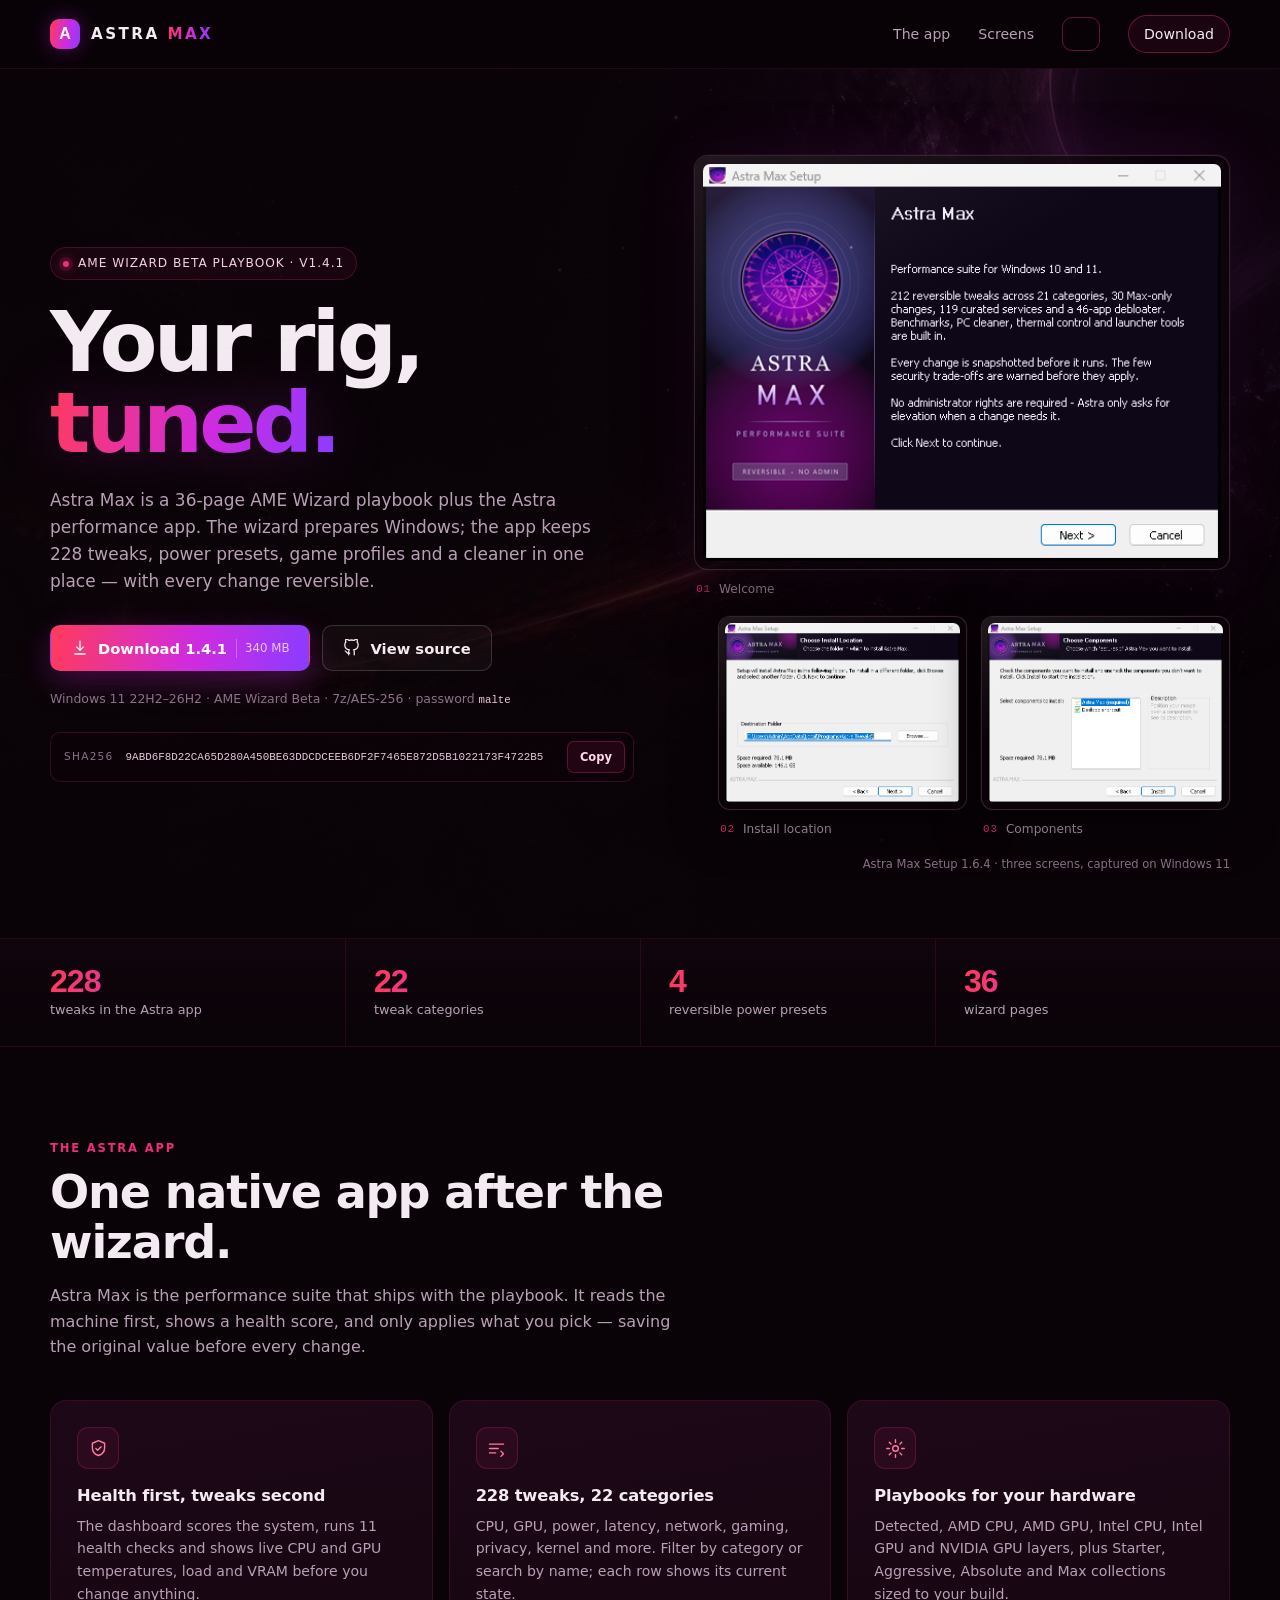
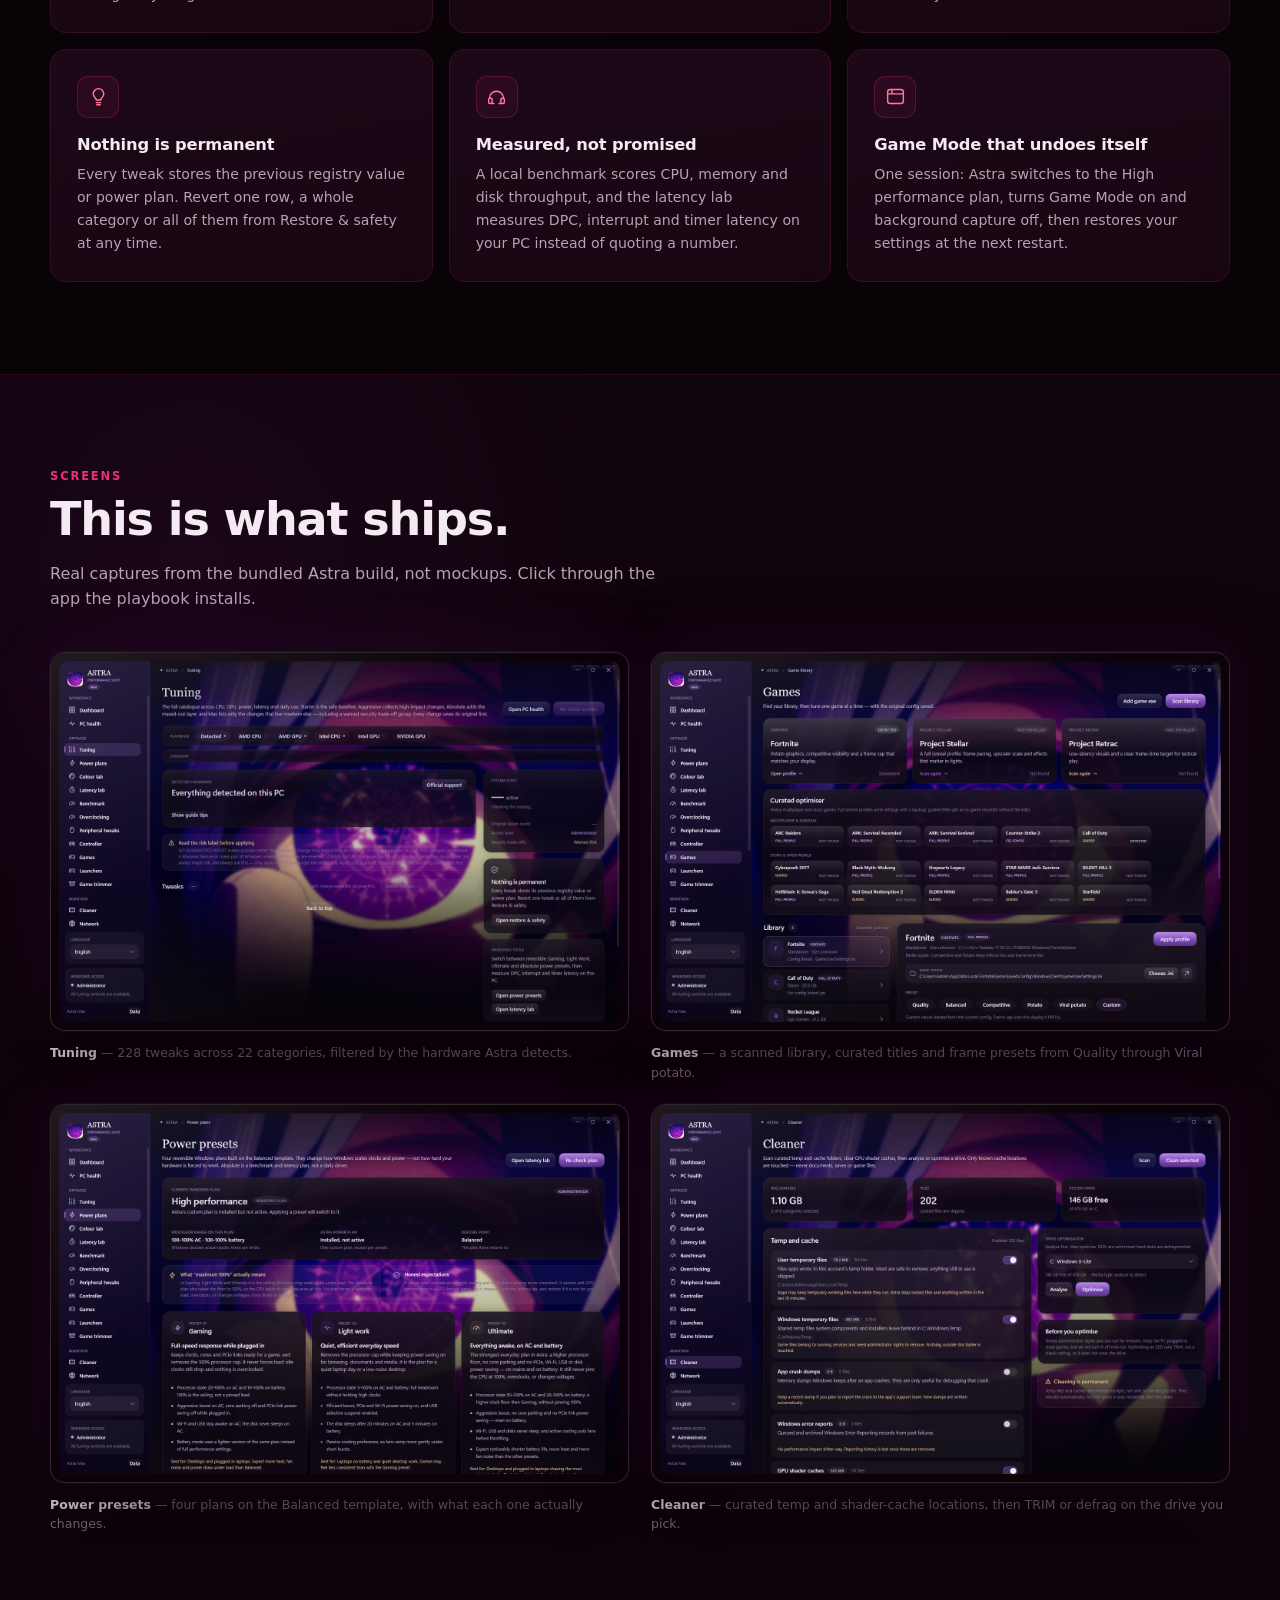
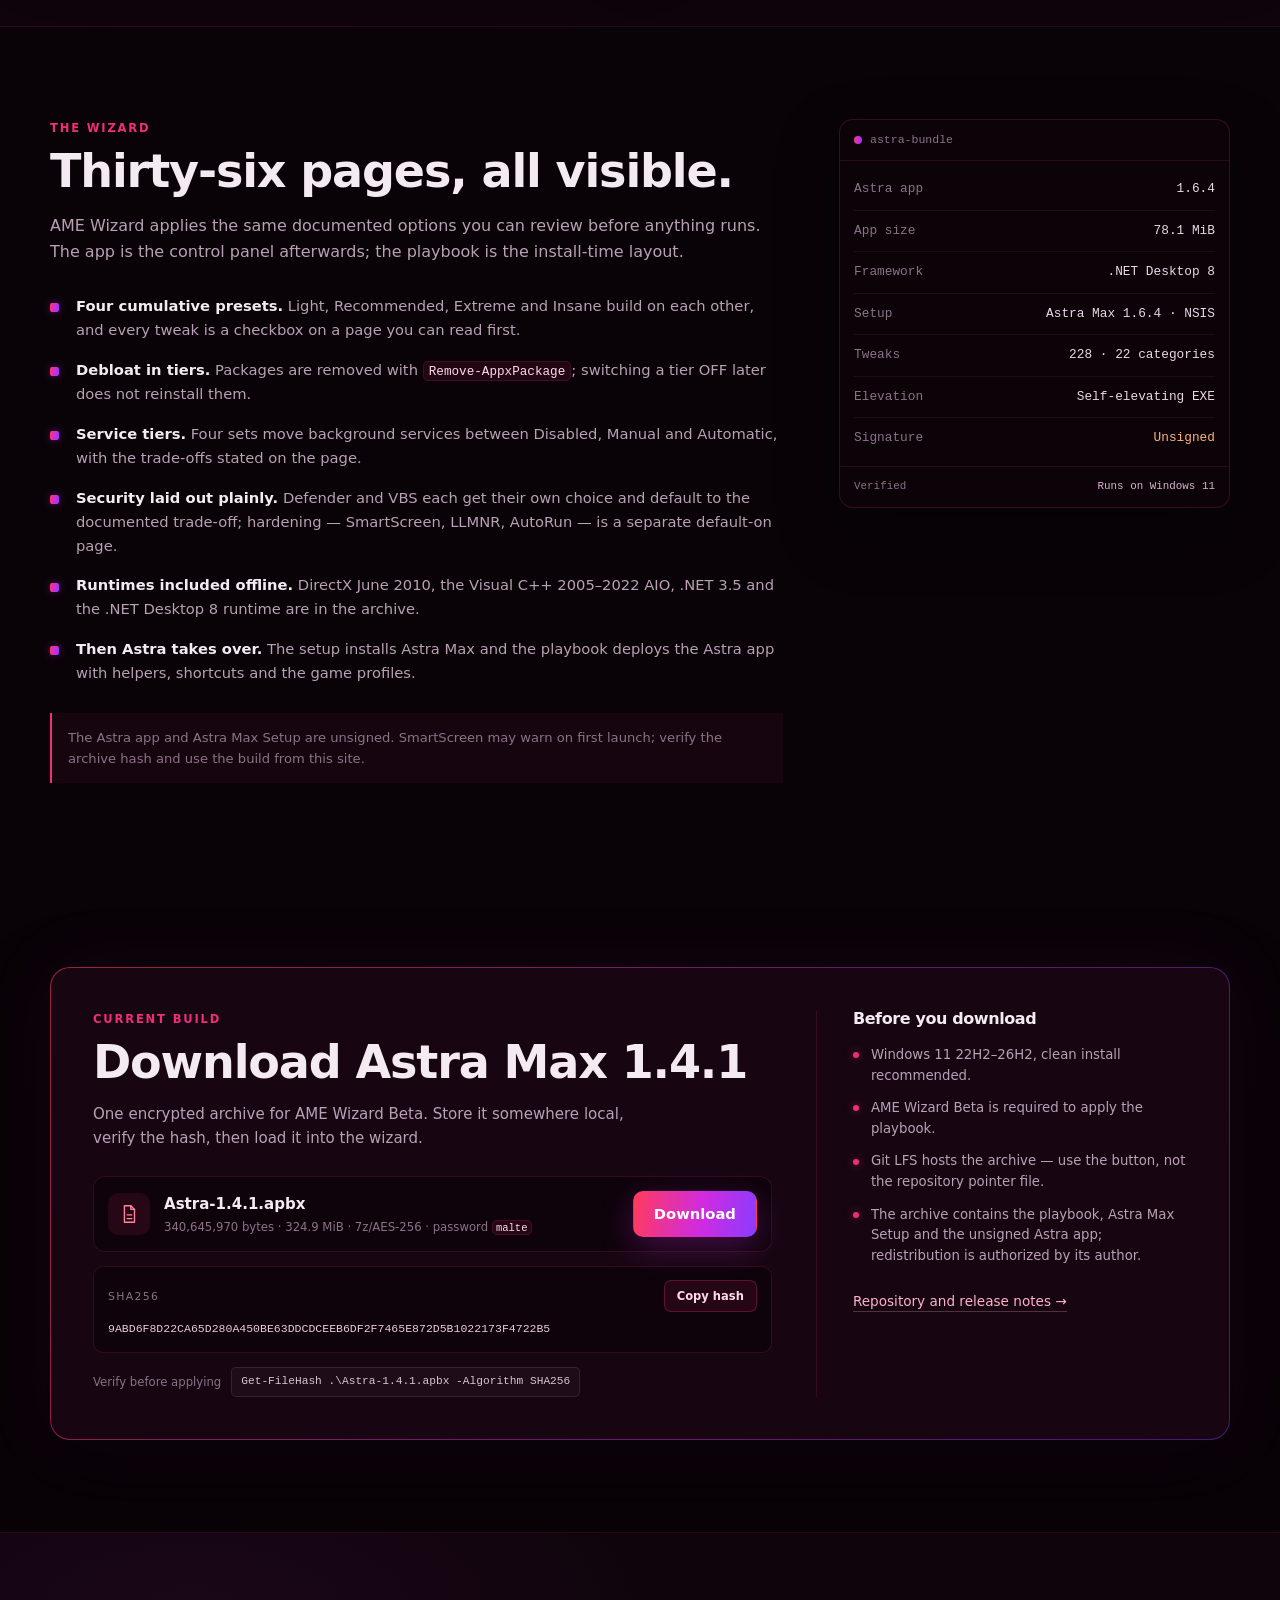
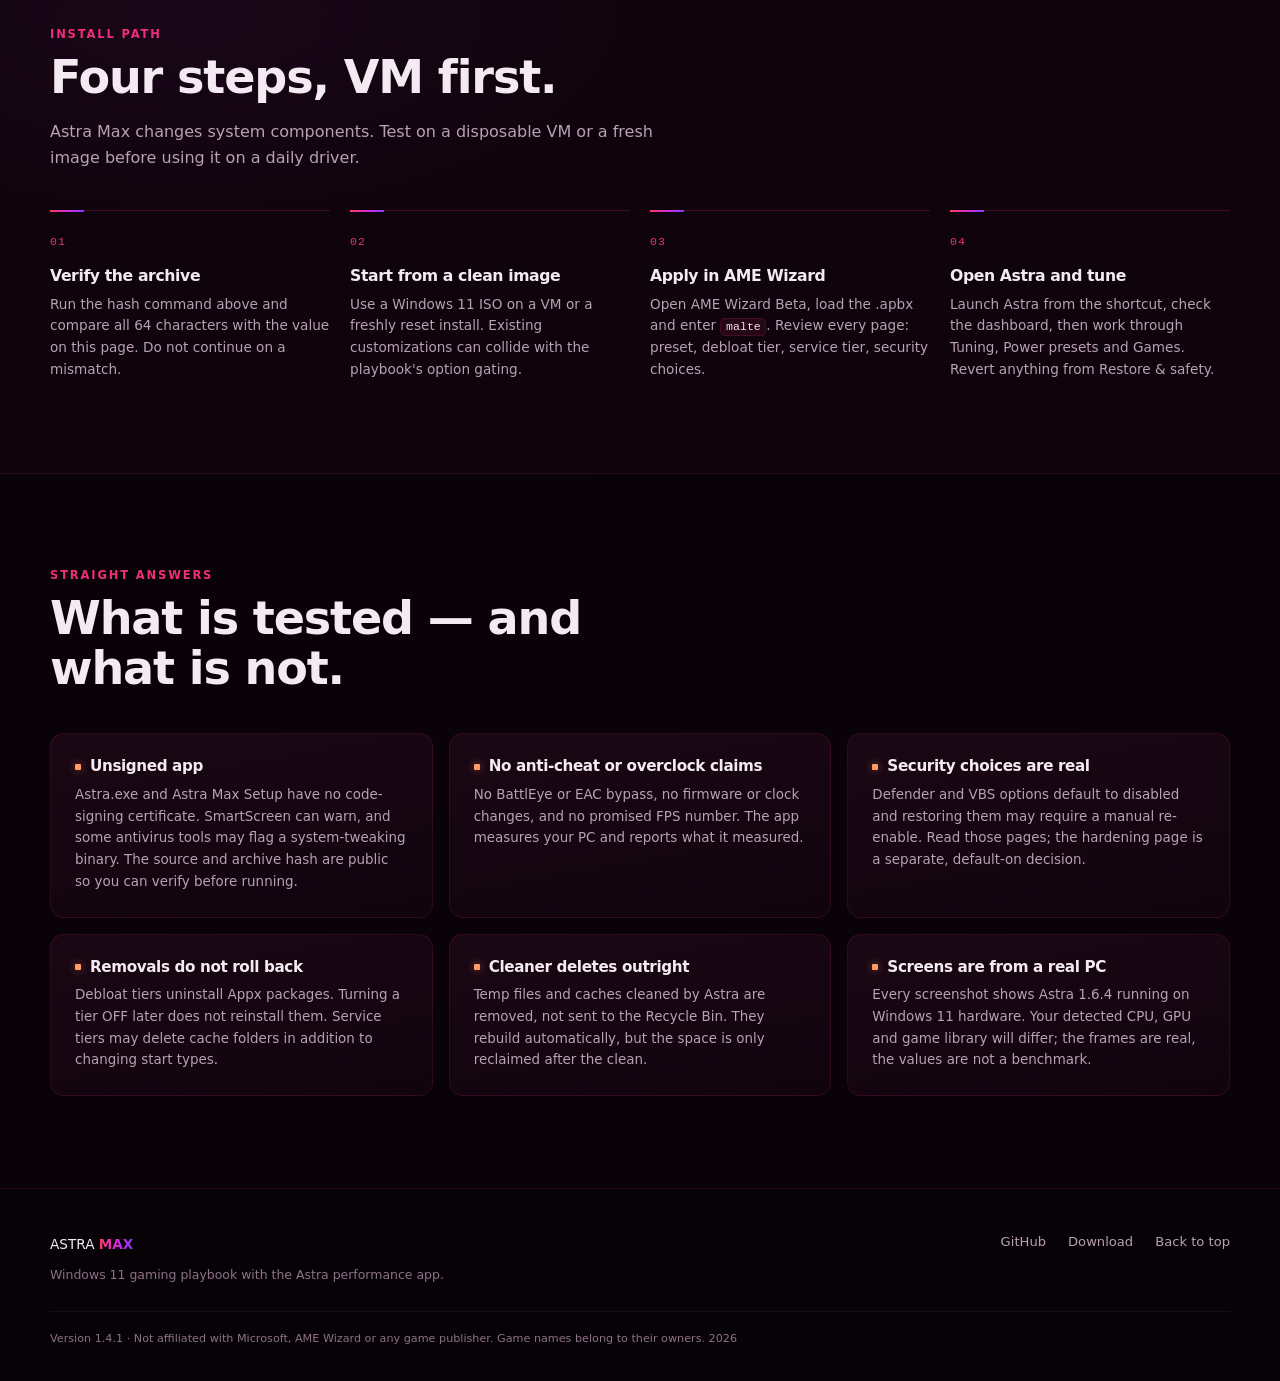
==== docs/index.html @ 4763aed8 "Add a snap transition into the full playbook view A three-line button in the nav dissolves the landi" ====
<!doctype html>
<html lang="en">
<head>
  <meta charset="utf-8">
  <meta name="viewport" content="width=device-width, initial-scale=1">
  <title>Astra Max — Windows 11 Gaming Playbook with the Astra App</title>
  <meta name="description" content="Astra Max is an AME Wizard playbook for Windows 11. The wizard tunes the image; the bundled Astra app keeps 228 tweaks, power presets, game profiles, cleaner and benchmark reversible after setup.">
  <meta name="theme-color" content="#0a0308">
  <meta property="og:type" content="website">
  <meta property="og:title" content="Astra Max — Windows 11 Gaming Playbook">
  <meta property="og:description" content="A 36-page AME Wizard playbook plus the Astra app: 228 tweaks, 22 categories, four power presets, game profiles and a cleaner — all reversible.">
  <meta property="og:image" content="https://raw.githubusercontent.com/Astra-playbook/AstraMax-Playbook/main/docs/assets/setup-1.png">
  <meta name="twitter:card" content="summary_large_image">
  <link rel="icon" href="assets/favicon.svg" type="image/svg+xml">
  <link rel="stylesheet" href="styles.css">
</head>
<body>
  <a class="skip-link" href="#main">Skip to content</a>

  <div id="site-view">
  <header class="site-header">
    <div class="wrap header-inner">
      <a class="brand" href="#top" aria-label="Astra Max home">
        <span class="brand-mark" aria-hidden="true">A</span>
        <span class="brand-text">ASTRA <strong>MAX</strong></span>
      </a>
      <nav class="site-nav" aria-label="Main">
        <a href="#app">The app</a>
        <a href="#inside">Screens</a>
        <button class="nav-lines" id="open-playbook" type="button" aria-label="Open the playbook" title="Open the playbook">
          <span></span><span></span><span></span>
        </button>
        <a class="nav-cta" href="#download">Download</a>
      </nav>
    </div>
  </header>

  <main id="main">
    <section class="hero" id="top">
      <div class="hero-media" aria-hidden="true"></div>
      <div class="wrap hero-grid">
        <div class="hero-copy">
          <p class="eyebrow"><span class="pulse" aria-hidden="true"></span> AME Wizard Beta playbook · v1.4.1</p>
          <h1>Your rig,<br><span class="grad-text">tuned.</span></h1>
          <p class="lede">Astra Max is a 36-page AME Wizard playbook plus the Astra performance app. The wizard prepares Windows; the app keeps 228 tweaks, power presets, game profiles and a cleaner in one place — with every change reversible.</p>
          <div class="cta-row">
            <a class="btn btn-primary" href="https://github.com/Astra-playbook/AstraMax-Playbook/raw/main/Astra-1.4.1.apbx">
              <svg viewBox="0 0 24 24" aria-hidden="true"><path d="M12 3v12m0 0 4.5-4.5M12 15l-4.5-4.5M5 20h14"/></svg>
              Download 1.4.1 <span class="btn-meta">340 MB</span>
            </a>
            <a class="btn btn-ghost" href="https://github.com/Astra-playbook/AstraMax-Playbook">
              <svg viewBox="0 0 24 24" aria-hidden="true"><path d="M9 19c-4 1.5-4-2.5-6-3m12 5v-3.9a3.4 3.4 0 0 0-1-2.6c3-.3 6.2-1.5 6.2-6.8A5.3 5.3 0 0 0 18.8 4a4.9 4.9 0 0 0-.1-3.7S17.5 0 14.7 1.8a13 13 0 0 0-6.8 0C5.1 0 3.9.3 3.9.3A4.9 4.9 0 0 0 3.8 4 5.3 5.3 0 0 0 2.4 7.7c0 5.3 3.2 6.5 6.2 6.8a3.4 3.4 0 0 0-1 2.6V21"/></svg>
              View source
            </a>
          </div>
          <p class="hero-meta">Windows 11 22H2–26H2 · AME Wizard Beta · 7z/AES-256 · password <code>malte</code></p>

          <div class="hash-chip">
            <span class="hash-label">SHA256</span>
            <code>9ABD6F8D22CA65D280A450BE63DDCDCEEB6DF2F7465E872D5B1022173F4722B5</code>
            <button class="copy-btn" type="button" data-copy="9ABD6F8D22CA65D280A450BE63DDCDCEEB6DF2F7465E872D5B1022173F4722B5">Copy</button>
          </div>
        </div>

        <figure class="shot setup-hero">
          <div class="setup-hero-main">
            <div class="shot-frame">
              <img src="assets/setup-1.png" width="503" height="386" alt="Astra Max Setup welcome screen: the Astra Max performance suite branding panel and the reversible, no-admin summary with a Next button." loading="eager">
            </div>
            <p class="setup-tag"><span>01</span> Welcome</p>
          </div>
          <div class="setup-hero-pair">
            <div>
              <div class="shot-frame">
                <img src="assets/setup-2.png" width="503" height="386" alt="Astra Max Setup install-location screen with the destination folder set to the user's local Programs folder and 78.1 MB required." loading="eager">
              </div>
              <p class="setup-tag"><span>02</span> Install location</p>
            </div>
            <div>
              <div class="shot-frame">
                <img src="assets/setup-3.png" width="503" height="386" alt="Astra Max Setup components screen with Astra Max and the desktop shortcut checked before Install." loading="eager">
              </div>
              <p class="setup-tag"><span>03</span> Components</p>
            </div>
          </div>
          <figcaption>Astra Max Setup 1.6.4 · three screens, captured on Windows 11</figcaption>
        </figure>
      </div>
    </section>

    <section class="stats" aria-label="Astra Max at a glance">
      <div class="wrap stats-grid">
        <div class="stat"><span class="stat-num">228</span><span class="stat-label">tweaks in the Astra app</span></div>
        <div class="stat"><span class="stat-num">22</span><span class="stat-label">tweak categories</span></div>
        <div class="stat"><span class="stat-num">4</span><span class="stat-label">reversible power presets</span></div>
        <div class="stat"><span class="stat-num">36</span><span class="stat-label">wizard pages</span></div>
      </div>
    </section>

    <section class="section" id="app">
      <div class="wrap">
        <div class="section-head">
          <p class="kicker">The Astra app</p>
          <h2>One native app after the wizard.</h2>
          <p class="section-lede">Astra Max is the performance suite that ships with the playbook. It reads the machine first, shows a health score, and only applies what you pick — saving the original value before every change.</p>
        </div>

        <div class="feature-grid">
          <article class="card">
            <span class="icon" aria-hidden="true">
              <svg viewBox="0 0 24 24"><path d="M12 3l7 3v5c0 4.4-2.9 7.6-7 9-4.1-1.4-7-4.6-7-9V6z"/><path d="m9 12 2 2 4-4"/></svg>
            </span>
            <h3>Health first, tweaks second</h3>
            <p>The dashboard scores the system, runs 11 health checks and shows live CPU and GPU temperatures, load and VRAM before you change anything.</p>
          </article>

          <article class="card">
            <span class="icon" aria-hidden="true">
              <svg viewBox="0 0 24 24"><path d="M4 7h16M4 12h10M4 17h7"/><path d="M17 15l3 3-3 3"/></svg>
            </span>
            <h3>228 tweaks, 22 categories</h3>
            <p>CPU, GPU, power, latency, network, gaming, privacy, kernel and more. Filter by category or search by name; each row shows its current state.</p>
          </article>

          <article class="card">
            <span class="icon" aria-hidden="true">
              <svg viewBox="0 0 24 24"><circle cx="12" cy="12" r="3.2"/><path d="M12 2v3m0 14v3M2 12h3m14 0h3M4.9 4.9 7 7m10 10 2.1 2.1M19.1 4.9 17 7M7 17l-2.1 2.1"/></svg>
            </span>
            <h3>Playbooks for your hardware</h3>
            <p>Detected, AMD CPU, AMD GPU, Intel CPU, Intel GPU and NVIDIA GPU layers, plus Starter, Aggressive, Absolute and Max collections sized to your build.</p>
          </article>

          <article class="card">
            <span class="icon" aria-hidden="true">
              <svg viewBox="0 0 24 24"><path d="M6 9a6 6 0 1 1 12 0c0 2-1 3.2-2.2 4.4-.7.7-1.1 1.6-1.1 2.6H9.3c0-1-.4-1.9-1.1-2.6C7 12.2 6 11 6 9z"/><path d="M9.5 19h5M10 21.5h4"/></svg>
            </span>
            <h3>Nothing is permanent</h3>
            <p>Every tweak stores the previous registry value or power plan. Revert one row, a whole category or all of them from Restore &amp; safety at any time.</p>
          </article>

          <article class="card">
            <span class="icon" aria-hidden="true">
              <svg viewBox="0 0 24 24"><path d="M4 14a8 8 0 0 1 16 0"/><rect x="3" y="14" width="4" height="6" rx="1.5"/><rect x="17" y="14" width="4" height="6" rx="1.5"/><path d="M7 20h2m6 0h2"/></svg>
            </span>
            <h3>Measured, not promised</h3>
            <p>A local benchmark scores CPU, memory and disk throughput, and the latency lab measures DPC, interrupt and timer latency on your PC instead of quoting a number.</p>
          </article>

          <article class="card">
            <span class="icon" aria-hidden="true">
              <svg viewBox="0 0 24 24"><rect x="3" y="4" width="18" height="16" rx="3"/><path d="M3 9h18M8 4v5"/></svg>
            </span>
            <h3>Game Mode that undoes itself</h3>
            <p>One session: Astra switches to the High performance plan, turns Game Mode on and background capture off, then restores your settings at the next restart.</p>
          </article>
        </div>
      </div>
    </section>

    <section class="section section-alt" id="inside">
      <div class="wrap">
        <div class="section-head">
          <p class="kicker">Screens</p>
          <h2>This is what ships.</h2>
          <p class="section-lede">Real captures from the bundled Astra build, not mockups. Click through the app the playbook installs.</p>
        </div>

        <div class="gallery">
          <figure class="gallery-item">
            <div class="shot-frame">
              <img src="assets/astra-tuning.png" width="1460" height="940" alt="Astra Tuning page with playbook chips for AMD, Intel and NVIDIA hardware, 22 category filters and the 228-tweak catalogue." loading="lazy">
            </div>
            <figcaption><strong>Tuning</strong> — 228 tweaks across 22 categories, filtered by the hardware Astra detects.</figcaption>
          </figure>

          <figure class="gallery-item">
            <div class="shot-frame">
              <img src="assets/astra-games.png" width="1460" height="940" alt="Astra Games page with a detected Fortnite library entry, curated game list and Fortnite frame-rate presets from Quality to Potato." loading="lazy">
            </div>
            <figcaption><strong>Games</strong> — a scanned library, curated titles and frame presets from Quality through Viral potato.</figcaption>
          </figure>

          <figure class="gallery-item">
            <div class="shot-frame">
              <img src="assets/astra-power.png" width="1460" height="940" alt="Astra Power presets page showing the Gaming, Light work and Ultimate plans with processor ranges and honest notes about what each can and cannot do." loading="lazy">
            </div>
            <figcaption><strong>Power presets</strong> — four plans on the Balanced template, with what each one actually changes.</figcaption>
          </figure>

          <figure class="gallery-item">
            <div class="shot-frame">
              <img src="assets/astra-cleaner.png" width="1460" height="940" alt="Astra Cleaner page listing temp folders, crash dumps and GPU shader caches with sizes, plus drive optimisation tools." loading="lazy">
            </div>
            <figcaption><strong>Cleaner</strong> — curated temp and shader-cache locations, then TRIM or defrag on the drive you pick.</figcaption>
          </figure>
        </div>
      </div>
    </section>

    <section class="section" id="playbook">
      <div class="wrap playbook-grid">
        <div>
          <p class="kicker">The wizard</p>
          <h2>Thirty-six pages, all visible.</h2>
          <p class="section-lede">AME Wizard applies the same documented options you can review before anything runs. The app is the control panel afterwards; the playbook is the install-time layout.</p>

          <ul class="check-list">
            <li><strong>Four cumulative presets.</strong> Light, Recommended, Extreme and Insane build on each other, and every tweak is a checkbox on a page you can read first.</li>
            <li><strong>Debloat in tiers.</strong> Packages are removed with <code>Remove-AppxPackage</code>; switching a tier OFF later does not reinstall them.</li>
            <li><strong>Service tiers.</strong> Four sets move background services between Disabled, Manual and Automatic, with the trade-offs stated on the page.</li>
            <li><strong>Security laid out plainly.</strong> Defender and VBS each get their own choice and default to the documented trade-off; hardening — SmartScreen, LLMNR, AutoRun — is a separate default-on page.</li>
            <li><strong>Runtimes included offline.</strong> DirectX June 2010, the Visual C++ 2005–2022 AIO, .NET 3.5 and the .NET Desktop 8 runtime are in the archive.</li>
            <li><strong>Then Astra takes over.</strong> The setup installs Astra Max and the playbook deploys the Astra app with helpers, shortcuts and the game profiles.</li>
          </ul>

          <p class="note-inline">The Astra app and Astra Max Setup are unsigned. SmartScreen may warn on first launch; verify the archive hash and use the build from this site.</p>
        </div>

        <aside class="toolkit-panel" aria-label="Bundle details">
          <div class="panel-head">
            <span class="panel-dot" aria-hidden="true"></span>
            <span>astra-bundle</span>
          </div>
          <dl class="spec">
            <div><dt>Astra app</dt><dd>1.6.4</dd></div>
            <div><dt>App size</dt><dd>78.1 MiB</dd></div>
            <div><dt>Framework</dt><dd>.NET Desktop 8</dd></div>
            <div><dt>Setup</dt><dd>Astra Max 1.6.4 · NSIS</dd></div>
            <div><dt>Tweaks</dt><dd>228 · 22 categories</dd></div>
            <div><dt>Elevation</dt><dd>Self-elevating EXE</dd></div>
            <div><dt>Signature</dt><dd class="warn">Unsigned</dd></div>
          </dl>
          <div class="panel-foot">
            <span>Verified</span>
            <span class="panel-state">Runs on Windows 11</span>
          </div>
        </aside>
      </div>
    </section>

    <section class="section" id="download">
      <div class="wrap">
        <div class="download-card">
          <div class="download-main">
            <p class="kicker">Current build</p>
            <h2>Download Astra Max 1.4.1</h2>
            <p class="download-lede">One encrypted archive for AME Wizard Beta. Store it somewhere local, verify the hash, then load it into the wizard.</p>

            <div class="file-row">
              <div class="file-icon" aria-hidden="true">
                <svg viewBox="0 0 24 24"><path d="M7 3h7l4 4v14H7z"/><path d="M14 3v4h4M10 13h5M10 17h5"/></svg>
              </div>
              <div class="file-meta">
                <strong>Astra-1.4.1.apbx</strong>
                <span>340,645,970 bytes · 324.9 MiB · 7z/AES-256 · password <code>malte</code></span>
              </div>
              <a class="btn btn-primary btn-download" href="https://github.com/Astra-playbook/AstraMax-Playbook/raw/main/Astra-1.4.1.apbx">Download</a>
            </div>

            <div class="sha-box">
              <div class="sha-head">
                <span>SHA256</span>
                <button class="copy-btn" type="button" data-copy="9ABD6F8D22CA65D280A450BE63DDCDCEEB6DF2F7465E872D5B1022173F4722B5">Copy hash</button>
              </div>
              <code class="sha">9ABD6F8D22CA65D280A450BE63DDCDCEEB6DF2F7465E872D5B1022173F4722B5</code>
            </div>

            <div class="verify">
              <span>Verify before applying</span>
              <code>Get-FileHash .\Astra-1.4.1.apbx -Algorithm SHA256</code>
            </div>
          </div>

          <aside class="download-side">
            <h3>Before you download</h3>
            <ul class="plain-list">
              <li>Windows 11 22H2–26H2, clean install recommended.</li>
              <li>AME Wizard Beta is required to apply the playbook.</li>
              <li>Git LFS hosts the archive — use the button, not the repository pointer file.</li>
              <li>The archive contains the playbook, Astra Max Setup and the unsigned Astra app; redistribution is authorized by its author.</li>
            </ul>
            <a class="text-link" href="https://github.com/Astra-playbook/AstraMax-Playbook">Repository and release notes <span aria-hidden="true">→</span></a>
          </aside>
        </div>
      </div>
    </section>

    <section class="section section-alt" id="install">
      <div class="wrap">
        <div class="section-head">
          <p class="kicker">Install path</p>
          <h2>Four steps, VM first.</h2>
          <p class="section-lede">Astra Max changes system components. Test on a disposable VM or a fresh image before using it on a daily driver.</p>
        </div>

        <ol class="steps">
          <li>
            <span class="step-num">01</span>
            <h3>Verify the archive</h3>
            <p>Run the hash command above and compare all 64 characters with the value on this page. Do not continue on a mismatch.</p>
          </li>
          <li>
            <span class="step-num">02</span>
            <h3>Start from a clean image</h3>
            <p>Use a Windows 11 ISO on a VM or a freshly reset install. Existing customizations can collide with the playbook's option gating.</p>
          </li>
          <li>
            <span class="step-num">03</span>
            <h3>Apply in AME Wizard</h3>
            <p>Open AME Wizard Beta, load the .apbx and enter <code>malte</code>. Review every page: preset, debloat tier, service tier, security choices.</p>
          </li>
          <li>
            <span class="step-num">04</span>
            <h3>Open Astra and tune</h3>
            <p>Launch Astra from the shortcut, check the dashboard, then work through Tuning, Power presets and Games. Revert anything from Restore &amp; safety.</p>
          </li>
        </ol>
      </div>
    </section>

    <section class="section" id="caveats">
      <div class="wrap">
        <div class="section-head">
          <p class="kicker">Straight answers</p>
          <h2>What is tested — and what is not.</h2>
        </div>

        <div class="caveat-grid">
          <article class="caveat">
            <h3>Unsigned app</h3>
            <p>Astra.exe and Astra Max Setup have no code-signing certificate. SmartScreen can warn, and some antivirus tools may flag a system-tweaking binary. The source and archive hash are public so you can verify before running.</p>
          </article>
          <article class="caveat">
            <h3>No anti-cheat or overclock claims</h3>
            <p>No BattlEye or EAC bypass, no firmware or clock changes, and no promised FPS number. The app measures your PC and reports what it measured.</p>
          </article>
          <article class="caveat">
            <h3>Security choices are real</h3>
            <p>Defender and VBS options default to disabled and restoring them may require a manual re-enable. Read those pages; the hardening page is a separate, default-on decision.</p>
          </article>
          <article class="caveat">
            <h3>Removals do not roll back</h3>
            <p>Debloat tiers uninstall Appx packages. Turning a tier OFF later does not reinstall them. Service tiers may delete cache folders in addition to changing start types.</p>
          </article>
          <article class="caveat">
            <h3>Cleaner deletes outright</h3>
            <p>Temp files and caches cleaned by Astra are removed, not sent to the Recycle Bin. They rebuild automatically, but the space is only reclaimed after the clean.</p>
          </article>
          <article class="caveat">
            <h3>Screens are from a real PC</h3>
            <p>Every screenshot shows Astra 1.6.4 running on Windows 11 hardware. Your detected CPU, GPU and game library will differ; the frames are real, the values are not a benchmark.</p>
          </article>
        </div>
      </div>
    </section>
  </main>

  <footer class="site-footer">
    <div class="wrap footer-inner">
      <div>
        <span class="brand-text small">ASTRA <strong>MAX</strong></span>
        <p>Windows 11 gaming playbook with the Astra performance app.</p>
      </div>
      <div class="footer-links">
        <a href="https://github.com/Astra-playbook/AstraMax-Playbook">GitHub</a>
        <a href="#download">Download</a>
        <a href="#top">Back to top</a>
      </div>
      <p class="fineprint">Version 1.4.1 · Not affiliated with Microsoft, AME Wizard or any game publisher. Game names belong to their owners. <span id="year"></span></p>
    </div>
  </footer>
  </div>

  <section class="playbook-view" id="playbook-view" hidden aria-label="The Astra Max playbook">
    <header class="pb-header">
      <div class="wrap pb-header-inner">
        <button class="pb-back" id="close-playbook" type="button">
          <svg viewBox="0 0 24 24" aria-hidden="true"><path d="M15 5l-7 7 7 7"/></svg>
          Back to site
        </button>
        <span class="pb-brand">ASTRA <strong>MAX</strong></span>
        <a class="nav-cta" href="https://github.com/Astra-playbook/AstraMax-Playbook/raw/main/Astra-1.4.1.apbx">Download 1.4.1</a>
      </div>
    </header>

    <div class="wrap pb-body">
      <div class="pb-intro">
        <p class="kicker">The wizard</p>
        <h1>The playbook.</h1>
        <p class="pb-lede">All 36 pages in the order AME Wizard shows them. Every entry is a checkbox or radio button on a page you can read before anything runs — nothing is applied silently.</p>
      </div>

      <div class="pb-pages" id="pb-pages"></div>

      <p class="pb-footnote">Astra Max 1.4.1 · 36 pages · the page list mirrors <code>playbook.conf</code> in the repository.</p>
    </div>
  </section>

  <script src="app.js"></script>
</body>
</html>
---- docs/styles.css ----
:root {
  --bg: #090307;
  --bg-soft: #0f040c;
  --panel: #170612;
  --panel-2: #1d0817;
  --line: rgba(236, 45, 122, 0.18);
  --line-strong: rgba(236, 45, 122, 0.4);
  --text: #f4ebf2;
  --muted: #b9a0b6;
  --dim: #8c7189;
  --red: #ff3b5c;
  --pink: #ef2d7a;
  --purple: #c026d3;
  --violet: #8a3cff;
  --grad: linear-gradient(100deg, #ff3b5c 0%, #d02be0 55%, #8a3cff 100%);
  --mono: ui-monospace, "Cascadia Code", "SFMono-Regular", Consolas, monospace;
  --radius: 16px;
  --wrap: 1180px;
}

*,
*::before,
*::after {
  box-sizing: border-box;
}

html {
  scroll-behavior: smooth;
  scroll-padding-top: 84px;
  -webkit-text-size-adjust: 100%;
}

body {
  margin: 0;
  background: var(--bg);
  color: var(--text);
  font-family: "Segoe UI Variable Text", "Segoe UI", system-ui, -apple-system, sans-serif;
  font-size: 16px;
  line-height: 1.6;
  -webkit-font-smoothing: antialiased;
}

img,
svg {
  display: block;
  max-width: 100%;
}

a {
  color: inherit;
}

code {
  font-family: var(--mono);
  font-size: 0.86em;
  color: #ffd9ea;
  background: rgba(236, 45, 122, 0.1);
  border: 1px solid rgba(236, 45, 122, 0.16);
  padding: 0.12em 0.4em;
  border-radius: 5px;
  white-space: nowrap;
}

::selection {
  background: rgba(208, 43, 224, 0.45);
  color: #fff;
}

:focus-visible {
  outline: 2px solid var(--pink);
  outline-offset: 3px;
  border-radius: 4px;
}

.skip-link {
  position: absolute;
  left: 16px;
  top: -60px;
  z-index: 100;
  padding: 10px 16px;
  background: var(--panel-2);
  border: 1px solid var(--line-strong);
  border-radius: 8px;
  color: var(--text);
  text-decoration: none;
}

.skip-link:focus {
  top: 16px;
}

.wrap {
  width: min(var(--wrap), calc(100% - 48px));
  margin-inline: auto;
}

/* Header */
.site-header {
  position: sticky;
  top: 0;
  z-index: 50;
  background: rgba(9, 3, 7, 0.72);
  border-bottom: 1px solid rgba(236, 45, 122, 0.12);
  backdrop-filter: blur(16px) saturate(130%);
}

.header-inner {
  display: flex;
  align-items: center;
  justify-content: space-between;
  height: 68px;
  gap: 24px;
}

.brand {
  display: inline-flex;
  align-items: center;
  gap: 11px;
  text-decoration: none;
  letter-spacing: 0.16em;
  font-size: 0.95rem;
  font-weight: 700;
}

.brand-mark {
  display: grid;
  place-items: center;
  width: 30px;
  height: 30px;
  border-radius: 9px;
  background: var(--grad);
  color: #fff;
  font-family: "Segoe UI Variable Display", "Segoe UI", sans-serif;
  font-size: 1rem;
  font-weight: 800;
  letter-spacing: 0;
  box-shadow: 0 0 22px rgba(208, 43, 224, 0.35);
}

.brand-text strong {
  background: var(--grad);
  -webkit-background-clip: text;
  background-clip: text;
  color: transparent;
}

.site-nav {
  display: flex;
  align-items: center;
  gap: 28px;
  font-size: 0.88rem;
}

.site-nav a {
  color: var(--muted);
  text-decoration: none;
  transition: color 0.18s ease;
}

.site-nav a:hover {
  color: var(--text);
}

.site-nav .nav-cta,
.pb-header .nav-cta {
  color: var(--text);
  padding: 7px 15px;
  border: 1px solid var(--line-strong);
  border-radius: 999px;
  background: rgba(236, 45, 122, 0.08);
  text-decoration: none;
}

.site-nav .nav-cta:hover,
.pb-header .nav-cta:hover {
  background: rgba(236, 45, 122, 0.16);
}

/* Hero */
.hero {
  position: relative;
  padding: 86px 0 64px;
  overflow: clip;
  isolation: isolate;
}

.hero-media {
  position: absolute;
  inset: 0;
  z-index: -2;
  background: url("assets/astra-hero.jpg") center / cover no-repeat;
  opacity: 0.62;
}

.hero::before {
  content: "";
  position: absolute;
  inset: 0;
  z-index: -1;
  background:
    linear-gradient(90deg, rgba(9, 3, 7, 0.97) 0%, rgba(9, 3, 7, 0.9) 38%, rgba(9, 3, 7, 0.58) 72%, rgba(9, 3, 7, 0.72) 100%),
    linear-gradient(0deg, var(--bg) 0%, rgba(9, 3, 7, 0) 42%),
    radial-gradient(70% 80% at 85% 20%, rgba(208, 43, 224, 0.16), transparent 65%);
}

.hero-grid {
  display: grid;
  grid-template-columns: 1.05fr 0.95fr;
  gap: 52px;
  align-items: center;
}

.eyebrow {
  display: inline-flex;
  align-items: center;
  gap: 9px;
  margin: 0 0 22px;
  padding: 6px 12px;
  border: 1px solid rgba(236, 45, 122, 0.22);
  border-radius: 999px;
  background: rgba(236, 45, 122, 0.07);
  color: #f2cfe0;
  font-size: 0.76rem;
  letter-spacing: 0.08em;
  text-transform: uppercase;
}

.pulse {
  width: 6px;
  height: 6px;
  border-radius: 50%;
  background: var(--pink);
  box-shadow: 0 0 0 4px rgba(239, 45, 122, 0.14), 0 0 12px var(--pink);
}

h1,
h2,
h3 {
  font-family: "Segoe UI Variable Display", "Segoe UI", system-ui, sans-serif;
  line-height: 1.08;
  margin: 0;
  letter-spacing: -0.025em;
}

h1 {
  font-size: clamp(3.2rem, 6.6vw, 5.4rem);
  font-weight: 800;
  line-height: 0.95;
  letter-spacing: -0.045em;
}

.grad-text {
  background: var(--grad);
  -webkit-background-clip: text;
  background-clip: text;
  color: transparent;
  filter: drop-shadow(0 0 28px rgba(208, 43, 224, 0.25));
}

.lede {
  max-width: 34rem;
  margin: 24px 0 0;
  color: var(--muted);
  font-size: 1.06rem;
}

.cta-row {
  display: flex;
  flex-wrap: wrap;
  gap: 12px;
  margin-top: 30px;
}

.btn {
  display: inline-flex;
  align-items: center;
  justify-content: center;
  gap: 9px;
  min-height: 46px;
  padding: 0 20px;
  border-radius: 10px;
  border: 1px solid transparent;
  font: inherit;
  font-size: 0.92rem;
  font-weight: 600;
  text-decoration: none;
  cursor: pointer;
  transition: transform 0.18s ease, box-shadow 0.18s ease, background-color 0.18s ease, border-color 0.18s ease;
}

.btn svg {
  width: 18px;
  height: 18px;
  fill: none;
  stroke: currentColor;
  stroke-width: 1.7;
  stroke-linecap: round;
  stroke-linejoin: round;
}

.btn-primary {
  color: #fff;
  background: var(--grad);
  box-shadow: 0 10px 32px rgba(208, 43, 224, 0.28);
}

.btn-primary:hover {
  transform: translateY(-1px);
  box-shadow: 0 14px 38px rgba(208, 43, 224, 0.4);
}

.btn-ghost {
  color: var(--text);
  background: rgba(255, 255, 255, 0.03);
  border-color: rgba(255, 255, 255, 0.16);
}

.btn-ghost:hover {
  background: rgba(255, 255, 255, 0.07);
  border-color: rgba(255, 255, 255, 0.26);
}

.btn-meta {
  font-weight: 500;
  color: rgba(255, 255, 255, 0.72);
  font-size: 0.8em;
  padding-left: 8px;
  border-left: 1px solid rgba(255, 255, 255, 0.28);
}

.hero-meta {
  margin: 18px 0 0;
  color: var(--dim);
  font-size: 0.78rem;
}

.hero-meta code {
  color: #f0c7dc;
  background: none;
  border: 0;
  padding: 0;
}

.hash-chip {
  display: flex;
  align-items: center;
  gap: 12px;
  max-width: 36.5rem;
  margin-top: 22px;
  padding: 8px 8px 8px 13px;
  border: 1px solid rgba(236, 45, 122, 0.2);
  border-radius: 10px;
  background: rgba(13, 3, 10, 0.72);
}

.hash-label {
  flex: none;
  color: var(--dim);
  font-size: 0.66rem;
  letter-spacing: 0.12em;
}

.hash-chip code {
  flex: 1;
  min-width: 0;
  overflow-wrap: anywhere;
  white-space: normal;
  color: #e8c9db;
  background: none;
  border: 0;
  padding: 0;
  font-size: 0.68rem;
  line-height: 1.5;
}

.copy-btn {
  flex: none;
  padding: 6px 12px;
  border: 1px solid rgba(236, 45, 122, 0.3);
  border-radius: 7px;
  background: rgba(236, 45, 122, 0.1);
  color: #ffd9ea;
  font: inherit;
  font-size: 0.72rem;
  font-weight: 600;
  cursor: pointer;
  transition: background-color 0.18s ease, color 0.18s ease;
}

.copy-btn:hover {
  background: rgba(236, 45, 122, 0.2);
}

.copy-btn.copied {
  color: #d8ffe4;
  border-color: rgba(80, 220, 140, 0.5);
  background: rgba(80, 220, 140, 0.12);
}

/* Hero screenshot */
.shot {
  margin: 0;
}

.shot-frame {
  position: relative;
  padding: 8px;
  border: 1px solid rgba(255, 255, 255, 0.14);
  border-radius: 15px;
  background: rgba(12, 3, 9, 0.78);
  box-shadow: 0 36px 90px rgba(0, 0, 0, 0.62), 0 0 0 1px rgba(236, 45, 122, 0.08), 0 0 70px rgba(208, 43, 224, 0.1);
}

.shot-frame::after {
  content: "";
  position: absolute;
  inset: 0;
  border-radius: 15px;
  pointer-events: none;
  background: linear-gradient(150deg, rgba(255, 255, 255, 0.09), transparent 38%);
}

.shot-frame img {
  width: 100%;
  height: auto;
  border-radius: 9px;
}

.shot figcaption {
  margin-top: 13px;
  color: var(--dim);
  font-size: 0.72rem;
  text-align: right;
}

/* Hero setup composition */
.setup-hero {
  display: grid;
  gap: 16px;
}

.setup-hero .shot-frame {
  padding: 6px;
  border-radius: 12px;
}

.setup-hero .shot-frame::after {
  border-radius: 12px;
}

.setup-hero .shot-frame img {
  border-radius: 7px;
}

.setup-hero-main .shot-frame {
  padding: 8px;
  border-radius: 14px;
  box-shadow: 0 30px 70px rgba(0, 0, 0, 0.58), 0 0 0 1px rgba(236, 45, 122, 0.08), 0 0 60px rgba(208, 43, 224, 0.1);
}

.setup-hero-main .shot-frame::after {
  border-radius: 14px;
}

.setup-hero-pair {
  display: grid;
  grid-template-columns: 1fr 1fr;
  gap: 14px;
  margin-left: 24px;
}

.setup-hero-pair .shot-frame {
  box-shadow: 0 18px 44px rgba(0, 0, 0, 0.5), 0 0 0 1px rgba(236, 45, 122, 0.06);
}

.setup-tag {
  display: flex;
  align-items: center;
  gap: 8px;
  margin: 10px 0 0;
  padding-left: 2px;
  color: var(--muted);
  font-size: 0.76rem;
}

.setup-tag span {
  font-family: var(--mono);
  color: var(--pink);
  font-size: 0.68rem;
  letter-spacing: 0.08em;
}

.setup-hero figcaption {
  margin-top: 0;
}

/* Playbook trigger */
.nav-lines {
  display: inline-flex;
  flex-direction: column;
  justify-content: center;
  gap: 4px;
  width: 38px;
  height: 34px;
  padding: 0 9px;
  border: 1px solid var(--line-strong);
  border-radius: 10px;
  background: transparent;
  cursor: pointer;
  transition: border-color 0.18s ease, background 0.18s ease;
}

.nav-lines span {
  display: block;
  height: 2px;
  border-radius: 2px;
  background: var(--text);
  transition: background 0.18s ease;
}

.nav-lines:hover,
.nav-lines:focus-visible {
  border-color: rgba(236, 45, 122, 0.45);
  background: rgba(236, 45, 122, 0.12);
}

.nav-lines:hover span,
.nav-lines:focus-visible span {
  background: #fff;
}

/* Playbook view */
.playbook-view {
  min-height: 100vh;
  background:
    radial-gradient(60% 40% at 85% 0%, rgba(208, 43, 224, 0.1), transparent 60%),
    var(--bg);
}

.pb-header {
  position: sticky;
  top: 0;
  z-index: 50;
  background: rgba(9, 3, 7, 0.82);
  border-bottom: 1px solid rgba(236, 45, 122, 0.12);
  backdrop-filter: blur(16px) saturate(130%);
}

.pb-header-inner {
  display: flex;
  align-items: center;
  gap: 18px;
  height: 68px;
}

.pb-back {
  display: inline-flex;
  align-items: center;
  gap: 7px;
  padding: 7px 14px 7px 10px;
  border: 1px solid var(--line-strong);
  border-radius: 999px;
  background: transparent;
  color: var(--text);
  font: inherit;
  font-size: 0.84rem;
  cursor: pointer;
  transition: border-color 0.18s ease, background 0.18s ease;
}

.pb-back:hover,
.pb-back:focus-visible {
  border-color: rgba(236, 45, 122, 0.45);
  background: rgba(236, 45, 122, 0.12);
}

.pb-back svg {
  width: 15px;
  height: 15px;
  fill: none;
  stroke: currentColor;
  stroke-width: 2;
  stroke-linecap: round;
  stroke-linejoin: round;
}

.pb-brand {
  margin-right: auto;
  letter-spacing: 0.16em;
  font-size: 0.9rem;
  font-weight: 700;
}

.pb-brand strong {
  background: var(--grad);
  -webkit-background-clip: text;
  background-clip: text;
  color: transparent;
}

.pb-body {
  padding: 60px 0 100px;
}

.pb-intro h1 {
  margin: 6px 0 14px;
  font-size: clamp(2.2rem, 5vw, 3.4rem);
  line-height: 1.05;
}

.pb-lede {
  max-width: 760px;
  margin: 0;
  color: var(--muted);
}

.pb-group {
  margin-top: 48px;
}

.pb-group-head {
  display: flex;
  align-items: baseline;
  gap: 12px;
  margin-bottom: 18px;
}

.pb-group-head h2 {
  margin: 0;
  font-size: 1.12rem;
  letter-spacing: 0.01em;
}

.pb-group-head span {
  font-family: var(--mono);
  color: var(--pink);
  font-size: 0.68rem;
  letter-spacing: 0.08em;
}

.pb-cards {
  display: grid;
  grid-template-columns: repeat(auto-fill, minmax(330px, 1fr));
  gap: 16px;
}

.pb-card {
  padding: 20px 20px 16px;
  border: 1px solid rgba(255, 255, 255, 0.09);
  border-radius: 14px;
  background: rgba(15, 5, 12, 0.62);
}

.pb-card-head {
  display: flex;
  align-items: baseline;
  gap: 11px;
  margin-bottom: 9px;
}

.pb-num {
  font-family: var(--mono);
  color: var(--pink);
  font-size: 0.7rem;
  letter-spacing: 0.08em;
}

.pb-card h3 {
  margin: 0;
  font-size: 0.98rem;
}

.pb-card p {
  margin: 0 0 13px;
  color: var(--muted);
  font-size: 0.8rem;
  line-height: 1.6;
}

.pb-options {
  display: flex;
  flex-wrap: wrap;
  gap: 6px;
  margin: 0;
  padding: 0;
  list-style: none;
}

.pb-options li {
  padding: 4px 9px;
  border: 1px solid rgba(236, 45, 122, 0.17);
  border-radius: 7px;
  background: rgba(236, 45, 122, 0.08);
  color: #f0d3e0;
  font-size: 0.71rem;
  line-height: 1.45;
}

.pb-footnote {
  margin-top: 52px;
  color: var(--dim);
  font-size: 0.75rem;
}

/* Snap transition */
.snap-layer {
  position: fixed;
  inset: 0;
  z-index: 300;
  overflow: hidden;
  pointer-events: none;
}

.snap-layer i {
  position: absolute;
  width: var(--s);
  height: var(--s);
  border-radius: 50%;
  background: var(--c);
  opacity: 0;
  animation: snap-dust var(--d) cubic-bezier(0.15, 0.6, 0.4, 1) var(--delay) forwards;
}

@keyframes snap-dust {
  0% {
    opacity: 0;
    transform: translate3d(0, 0, 0) scale(0.6);
  }
  12% {
    opacity: 0.95;
  }
  100% {
    opacity: 0;
    transform: translate3d(var(--dx), var(--dy), 0) scale(0.15);
  }
}

.snap-target {
  animation: snap-dissolve var(--dur, 0.7s) cubic-bezier(0.45, 0, 0.55, 1) var(--delay, 0s) forwards;
}

@keyframes snap-dissolve {
  0% {
    opacity: 1;
    filter: blur(0) brightness(1);
    transform: translate3d(0, 0, 0);
  }
  55% {
    opacity: 0.55;
    filter: blur(2.5px) brightness(1.5);
  }
  100% {
    opacity: 0;
    filter: blur(16px) brightness(2.2);
    transform: translate3d(0, -14px, 0);
  }
}

.snap-material {
  animation: snap-in 0.85s cubic-bezier(0.2, 0.7, 0.3, 1) var(--delay, 0s) backwards;
}

@keyframes snap-in {
  0% {
    opacity: 0;
    filter: blur(12px) brightness(1.6);
    transform: translate3d(0, 10px, 0);
  }
  100% {
    opacity: 1;
    filter: none;
    transform: none;
  }
}

body.snap-flash::after {
  content: "";
  position: fixed;
  inset: 0;
  z-index: 290;
  pointer-events: none;
  background: radial-gradient(60% 60% at 50% 45%, rgba(208, 43, 224, 0.26), transparent 70%);
  animation: snap-flash 1.1s ease-out forwards;
}

@keyframes snap-flash {
  0% {
    opacity: 0;
  }
  30% {
    opacity: 1;
  }
  100% {
    opacity: 0;
  }
}

/* Stats */
.stats {
  border-block: 1px solid rgba(236, 45, 122, 0.13);
  background: linear-gradient(180deg, rgba(23, 6, 18, 0.5), rgba(9, 3, 7, 0.2));
}

.stats-grid {
  display: grid;
  grid-template-columns: repeat(4, 1fr);
}

.stat {
  display: flex;
  flex-direction: column;
  gap: 3px;
  padding: 26px 28px;
  border-left: 1px solid rgba(236, 45, 122, 0.13);
}

.stat:first-child {
  border-left: 0;
  padding-left: 0;
}

.stat-num {
  font-family: "Segoe UI Variable Display", "Segoe UI", sans-serif;
  font-size: 2rem;
  font-weight: 700;
  line-height: 1;
  letter-spacing: -0.03em;
  background: var(--grad);
  -webkit-background-clip: text;
  background-clip: text;
  color: transparent;
}

.stat-label {
  color: var(--muted);
  font-size: 0.8rem;
}

/* Sections */
.section {
  padding: 92px 0;
}

.section-alt {
  border-block: 1px solid rgba(236, 45, 122, 0.1);
  background:
    radial-gradient(55% 60% at 15% 15%, rgba(208, 43, 224, 0.06), transparent 65%),
    var(--bg-soft);
}

.section-head {
  max-width: 640px;
  margin-bottom: 40px;
}

.kicker {
  margin: 0 0 10px;
  color: var(--pink);
  font-size: 0.72rem;
  font-weight: 600;
  letter-spacing: 0.16em;
  text-transform: uppercase;
}

h2 {
  font-size: clamp(1.9rem, 3.6vw, 2.9rem);
  font-weight: 750;
}

.section-lede {
  margin: 16px 0 0;
  color: var(--muted);
  font-size: 1rem;
}

.feature-grid {
  display: grid;
  grid-template-columns: repeat(3, 1fr);
  gap: 16px;
}

.card {
  position: relative;
  padding: 26px;
  border: 1px solid rgba(236, 45, 122, 0.14);
  border-radius: var(--radius);
  background: linear-gradient(170deg, var(--panel-2), var(--panel));
  transition: transform 0.2s ease, border-color 0.2s ease, box-shadow 0.2s ease;
}

.card:hover {
  transform: translateY(-3px);
  border-color: rgba(236, 45, 122, 0.32);
  box-shadow: 0 18px 44px rgba(0, 0, 0, 0.32);
}

.icon {
  display: grid;
  place-items: center;
  width: 42px;
  height: 42px;
  margin-bottom: 18px;
  border: 1px solid rgba(236, 45, 122, 0.22);
  border-radius: 11px;
  background: rgba(236, 45, 122, 0.08);
  color: #ff7d9b;
}

.icon svg {
  width: 21px;
  height: 21px;
  fill: none;
  stroke: currentColor;
  stroke-width: 1.6;
  stroke-linecap: round;
  stroke-linejoin: round;
}

.card h3 {
  font-size: 1.02rem;
  font-weight: 650;
  letter-spacing: -0.01em;
}

.card p {
  margin: 10px 0 0;
  color: var(--muted);
  font-size: 0.88rem;
  line-height: 1.62;
}

.card code {
  font-size: 0.78em;
}

/* Toolkit */
.toolkit-grid {
  display: grid;
  grid-template-columns: 1.5fr 0.8fr;
  gap: 56px;
  align-items: start;
}

.check-list {
  list-style: none;
  margin: 30px 0 0;
  padding: 0;
  display: grid;
  gap: 16px;
}

.check-list li {
  position: relative;
  padding-left: 26px;
  color: var(--muted);
  font-size: 0.92rem;
  line-height: 1.62;
}

.check-list li::before {
  content: "";
  position: absolute;
  left: 0;
  top: 0.62em;
  width: 9px;
  height: 9px;
  border-radius: 2px;
  background: var(--grad);
  box-shadow: 0 0 10px rgba(208, 43, 224, 0.4);
}

.check-list strong {
  color: var(--text);
  font-weight: 600;
}

.note-inline {
  margin: 28px 0 0;
  padding: 14px 16px;
  border-left: 2px solid var(--pink);
  background: rgba(236, 45, 122, 0.06);
  color: var(--dim);
  font-size: 0.82rem;
}

.toolkit-panel {
  overflow: hidden;
  border: 1px solid rgba(236, 45, 122, 0.2);
  border-radius: 14px;
  background: #0c0309;
  box-shadow: 0 24px 60px rgba(0, 0, 0, 0.4);
  font-family: var(--mono);
  font-size: 0.8rem;
}

.panel-head {
  display: flex;
  align-items: center;
  gap: 8px;
  padding: 11px 14px;
  border-bottom: 1px solid rgba(236, 45, 122, 0.14);
  color: var(--dim);
  font-size: 0.72rem;
}

.panel-dot {
  width: 8px;
  height: 8px;
  border-radius: 50%;
  background: var(--grad);
}

.spec {
  margin: 0;
  padding: 8px 14px;
}

.spec > div {
  display: flex;
  justify-content: space-between;
  gap: 16px;
  padding: 10px 0;
  border-bottom: 1px solid rgba(255, 255, 255, 0.05);
}

.spec > div:last-child {
  border-bottom: 0;
}

.spec dt {
  color: var(--dim);
}

.spec dd {
  margin: 0;
  color: #ecd7e8;
  text-align: right;
  overflow-wrap: anywhere;
}

.spec .warn {
  color: #ffb27a;
}

.panel-foot {
  display: flex;
  justify-content: space-between;
  gap: 12px;
  padding: 11px 14px;
  border-top: 1px solid rgba(236, 45, 122, 0.14);
  color: var(--dim);
  font-size: 0.68rem;
}

.panel-state {
  color: #d9b3d0;
}

/* Gallery */
.playbook-grid {
  display: grid;
  grid-template-columns: 1.5fr 0.8fr;
  gap: 56px;
  align-items: start;
}

.gallery {
  display: grid;
  grid-template-columns: repeat(2, 1fr);
  gap: 22px;
}

.gallery-item {
  margin: 0;
}

.gallery-item .shot-frame img {
  width: 100%;
  height: auto;
}

.gallery-item figcaption {
  margin-top: 12px;
  color: var(--dim);
  font-size: 0.78rem;
  line-height: 1.55;
}

.gallery-item figcaption strong {
  color: var(--text);
  font-weight: 600;
}

/* Download */
.download-card {
  display: grid;
  grid-template-columns: 1.5fr 0.82fr;
  gap: 44px;
  padding: 42px;
  border: 1px solid transparent;
  border-radius: 20px;
  background:
    linear-gradient(var(--panel), var(--panel)) padding-box,
    linear-gradient(120deg, rgba(255, 59, 92, 0.6), rgba(208, 43, 224, 0.5) 55%, rgba(138, 60, 255, 0.45)) border-box;
  box-shadow: 0 30px 80px rgba(0, 0, 0, 0.36), 0 0 80px rgba(208, 43, 224, 0.07);
}

.download-main h2 {
  margin-top: 2px;
}

.download-lede {
  max-width: 34rem;
  margin: 14px 0 26px;
  color: var(--muted);
  font-size: 0.94rem;
}

.file-row {
  display: flex;
  align-items: center;
  gap: 14px;
  padding: 14px;
  border: 1px solid rgba(236, 45, 122, 0.16);
  border-radius: 12px;
  background: rgba(9, 3, 7, 0.55);
}

.file-icon {
  flex: none;
  display: grid;
  place-items: center;
  width: 42px;
  height: 42px;
  border-radius: 10px;
  background: rgba(236, 45, 122, 0.1);
  color: #ff85a0;
}

.file-icon svg {
  width: 22px;
  height: 22px;
  fill: none;
  stroke: currentColor;
  stroke-width: 1.5;
  stroke-linecap: round;
  stroke-linejoin: round;
}

.file-meta {
  display: flex;
  flex-direction: column;
  gap: 3px;
  min-width: 0;
}

.file-meta strong {
  font-size: 0.94rem;
}

.file-meta span {
  color: var(--dim);
  font-size: 0.73rem;
  line-height: 1.5;
  overflow-wrap: anywhere;
}

.file-meta code {
  font-size: 0.9em;
  padding: 0.05em 0.3em;
}

.btn-download {
  margin-left: auto;
  flex: none;
}

.sha-box {
  margin-top: 14px;
  padding: 13px 14px;
  border: 1px solid rgba(236, 45, 122, 0.16);
  border-radius: 10px;
  background: rgba(9, 3, 7, 0.55);
}

.sha-head {
  display: flex;
  align-items: center;
  justify-content: space-between;
  gap: 12px;
  margin-bottom: 8px;
  color: var(--dim);
  font-size: 0.68rem;
  letter-spacing: 0.12em;
}

.sha {
  display: block;
  padding: 0;
  border: 0;
  background: none;
  color: #eac9dd;
  font-size: 0.72rem;
  line-height: 1.6;
  overflow-wrap: anywhere;
  white-space: normal;
}

.verify {
  display: flex;
  flex-wrap: wrap;
  align-items: center;
  gap: 10px;
  margin-top: 14px;
  color: var(--dim);
  font-size: 0.73rem;
}

.verify code {
  padding: 5px 9px;
  background: rgba(255, 255, 255, 0.03);
  border-color: rgba(255, 255, 255, 0.09);
  color: #d8c3d3;
  font-size: 0.7rem;
}

.download-side {
  padding-left: 36px;
  border-left: 1px solid rgba(236, 45, 122, 0.14);
}

.download-side h3 {
  font-size: 1rem;
  font-weight: 650;
}

.plain-list {
  list-style: none;
  margin: 18px 0 22px;
  padding: 0;
  display: grid;
  gap: 12px;
}

.plain-list li {
  position: relative;
  padding-left: 18px;
  color: var(--muted);
  font-size: 0.83rem;
  line-height: 1.55;
}

.plain-list li::before {
  content: "";
  position: absolute;
  left: 0;
  top: 0.55em;
  width: 6px;
  height: 6px;
  border-radius: 50%;
  background: var(--pink);
  box-shadow: 0 0 8px rgba(239, 45, 122, 0.5);
}

.text-link {
  color: #ffb0c8;
  font-size: 0.85rem;
  text-decoration: none;
  border-bottom: 1px solid rgba(255, 176, 200, 0.25);
  padding-bottom: 2px;
}

.text-link:hover {
  color: #fff;
  border-color: #fff;
}

/* Steps */
.steps {
  list-style: none;
  margin: 0;
  padding: 0;
  display: grid;
  grid-template-columns: repeat(4, 1fr);
  gap: 20px;
  counter-reset: step;
}

.steps li {
  position: relative;
  padding-top: 22px;
  border-top: 1px solid rgba(236, 45, 122, 0.22);
}

.steps li::before {
  content: "";
  position: absolute;
  left: 0;
  top: -1px;
  width: 34px;
  height: 2px;
  background: var(--grad);
}

.step-num {
  display: block;
  margin-bottom: 16px;
  font-family: var(--mono);
  font-size: 0.72rem;
  color: var(--pink);
  letter-spacing: 0.1em;
}

.steps h3 {
  font-size: 0.98rem;
  font-weight: 650;
}

.steps p {
  margin: 9px 0 0;
  color: var(--muted);
  font-size: 0.85rem;
  line-height: 1.6;
}

.steps code {
  font-size: 0.85em;
}

/* Caveats */
.caveat-grid {
  display: grid;
  grid-template-columns: repeat(3, 1fr);
  gap: 16px;
}

.caveat {
  padding: 24px;
  border: 1px solid rgba(236, 45, 122, 0.13);
  border-radius: 14px;
  background: linear-gradient(170deg, rgba(29, 8, 23, 0.9), rgba(18, 4, 14, 0.9));
}

.caveat h3 {
  display: flex;
  align-items: center;
  gap: 9px;
  font-size: 0.95rem;
  font-weight: 650;
}

.caveat h3::before {
  content: "";
  flex: none;
  width: 6px;
  height: 6px;
  border-radius: 1px;
  background: #ff9a63;
  box-shadow: 0 0 9px rgba(255, 154, 99, 0.5);
}

.caveat p {
  margin: 9px 0 0;
  color: var(--muted);
  font-size: 0.84rem;
  line-height: 1.62;
}

/* Footer */
.site-footer {
  padding: 42px 0 34px;
  border-top: 1px solid rgba(236, 45, 122, 0.12);
  background: #070205;
}

.footer-inner {
  display: grid;
  grid-template-columns: 1fr auto;
  gap: 18px 32px;
  align-items: start;
}

.brand-text.small {
  font-size: 0.85rem;
}

.site-footer p {
  margin: 8px 0 0;
  color: var(--dim);
  font-size: 0.78rem;
}

.footer-links {
  display: flex;
  gap: 22px;
  font-size: 0.82rem;
}

.footer-links a {
  color: var(--muted);
  text-decoration: none;
}

.footer-links a:hover {
  color: var(--text);
}

.fineprint {
  grid-column: 1 / -1;
  padding-top: 18px;
  border-top: 1px solid rgba(255, 255, 255, 0.05);
  color: var(--dim) !important;
  font-size: 0.7rem !important;
}

/* Responsive */
@media (max-width: 1024px) {
  .hero-grid {
    grid-template-columns: 1fr;
    gap: 42px;
  }

  .hero {
    padding-top: 64px;
  }

  .hero-copy {
    max-width: 680px;
  }

  .shot {
    max-width: 900px;
  }

  .feature-grid,
  .caveat-grid {
    grid-template-columns: repeat(2, 1fr);
  }

  .toolkit-grid,
  .playbook-grid {
    grid-template-columns: 1fr;
    gap: 36px;
  }

  .toolkit-panel {
    max-width: 460px;
  }

  .download-card {
    grid-template-columns: 1fr;
    gap: 30px;
    padding: 34px;
  }

  .download-side {
    padding: 26px 0 0;
    border-left: 0;
    border-top: 1px solid rgba(236, 45, 122, 0.14);
  }

  .steps {
    grid-template-columns: repeat(2, 1fr);
    gap: 28px 20px;
  }
}

@media (max-width: 720px) {
  .wrap {
    width: calc(100% - 32px);
  }

  .site-nav {
    gap: 16px;
  }

  .site-nav a:not(.nav-cta) {
    display: none;
  }

  .hero {
    padding: 52px 0 46px;
  }

  .hero::before {
    background:
      linear-gradient(180deg, rgba(9, 3, 7, 0.88) 0%, rgba(9, 3, 7, 0.8) 45%, var(--bg) 100%),
      radial-gradient(80% 50% at 80% 10%, rgba(208, 43, 224, 0.18), transparent 65%);
  }

  .hero-media {
    opacity: 0.42;
  }

  h1 {
    font-size: clamp(2.7rem, 13vw, 3.8rem);
  }

  .lede {
    font-size: 0.98rem;
  }

  .hash-chip {
    flex-wrap: wrap;
    gap: 8px;
  }

  .hash-chip code {
    flex-basis: calc(100% - 54px);
    font-size: 0.64rem;
  }

  .hash-chip .copy-btn {
    margin-left: auto;
  }

  .stats-grid {
    grid-template-columns: repeat(2, 1fr);
  }

  .stat {
    padding: 20px 18px;
  }

  .stat:nth-child(3) {
    border-left: 0;
    padding-left: 0;
  }

  .stat:nth-child(n + 3) {
    border-top: 1px solid rgba(236, 45, 122, 0.13);
  }

  .section {
    padding: 64px 0;
  }

  .feature-grid,
  .caveat-grid,
  .steps {
    grid-template-columns: 1fr;
  }

  .gallery {
    grid-template-columns: 1fr;
  }

  .setup-hero-pair {
    grid-template-columns: 1fr;
    margin-left: 0;
  }

  .pb-header-inner {
    gap: 10px;
  }

  .pb-brand {
    display: none;
  }

  .pb-back,
  .pb-header .nav-cta {
    padding: 6px 11px;
    font-size: 0.78rem;
  }

  .pb-back {
    padding-left: 7px;
  }

  .pb-header .nav-cta {
    margin-left: auto;
  }

  .download-card {
    padding: 24px;
  }

  .file-row {
    flex-wrap: wrap;
  }

  .btn-download {
    width: 100%;
    margin-left: 0;
    margin-top: 4px;
  }

  .footer-inner {
    grid-template-columns: 1fr;
  }

  .footer-links {
    gap: 18px;
  }
}

@media (max-width: 420px) {
  .cta-row .btn {
    width: 100%;
  }

  .shot-frame {
    padding: 5px;
  }

  .file-meta span {
    font-size: 0.7rem;
  }
}

@media (prefers-reduced-motion: reduce) {
  html {
    scroll-behavior: auto;
  }

  *,
  *::before,
  *::after {
    transition-duration: 0.01ms !important;
    animation-duration: 0.01ms !important;
  }
}
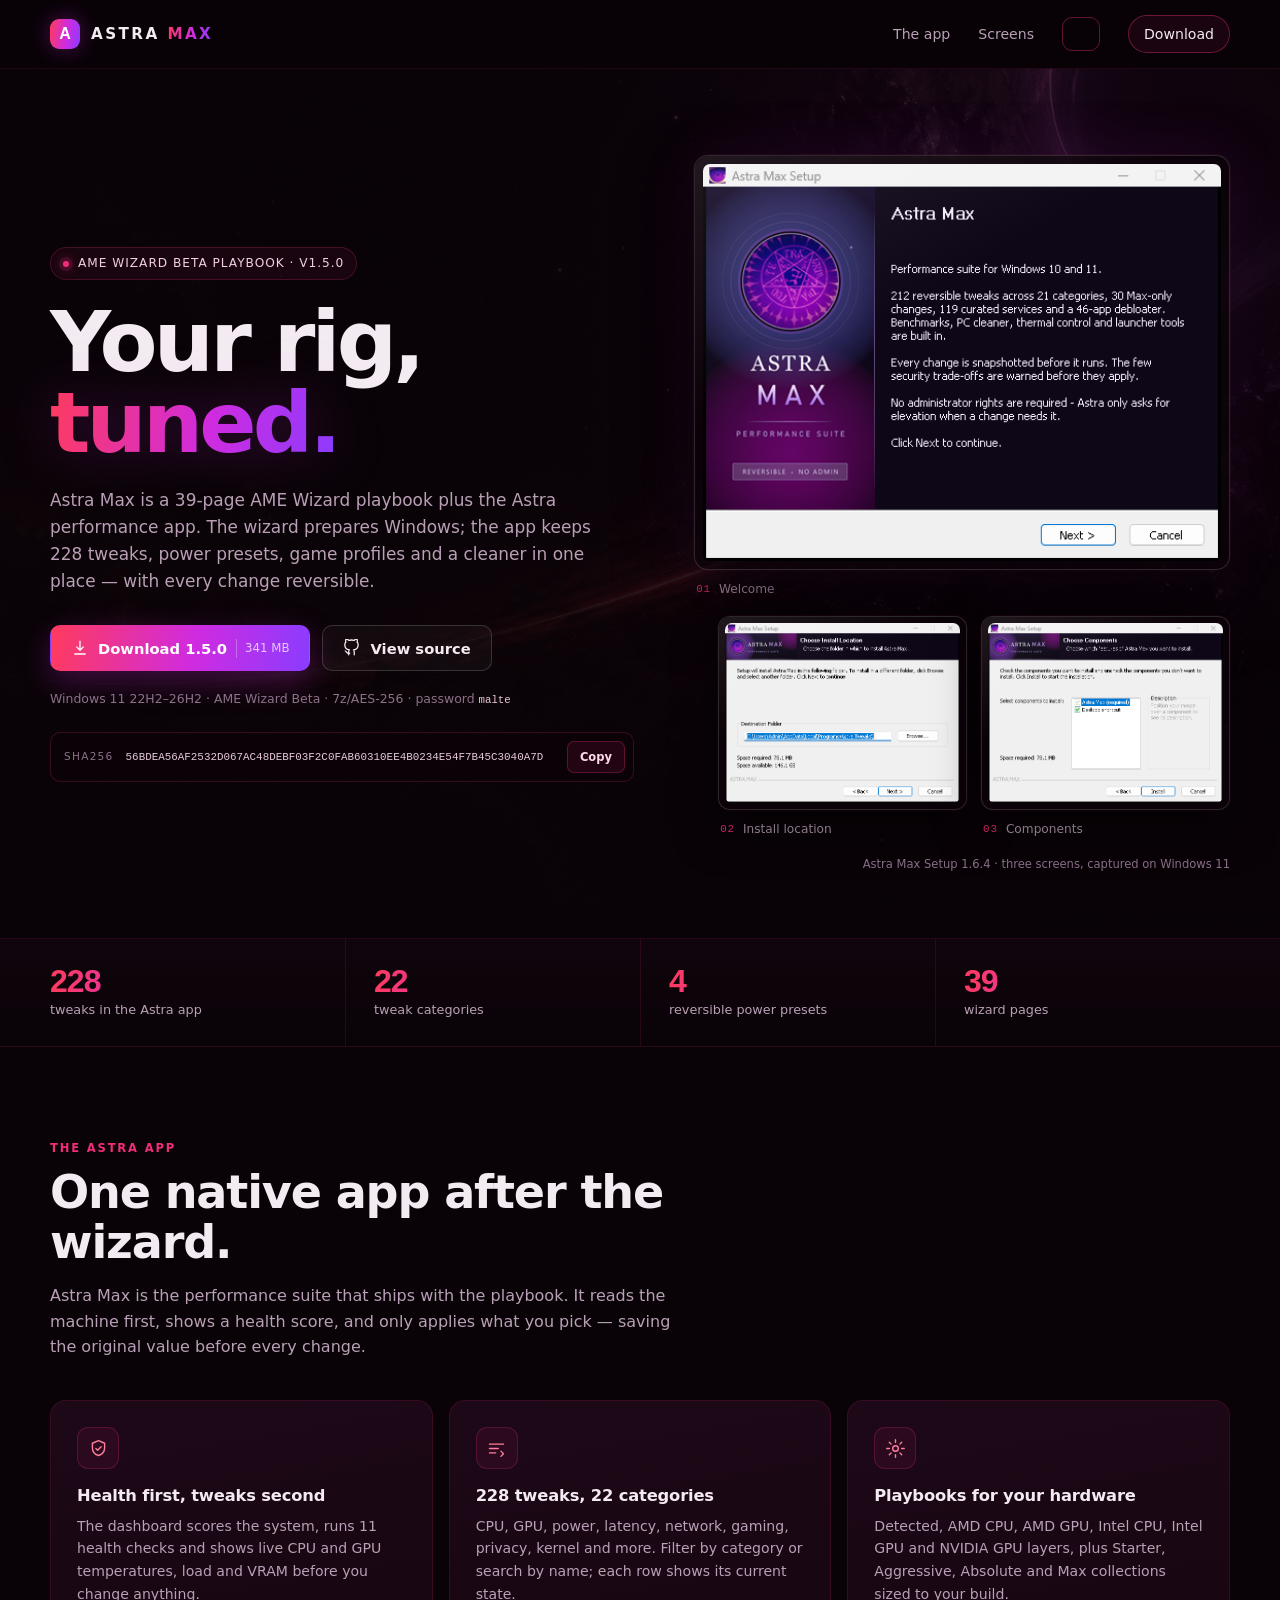
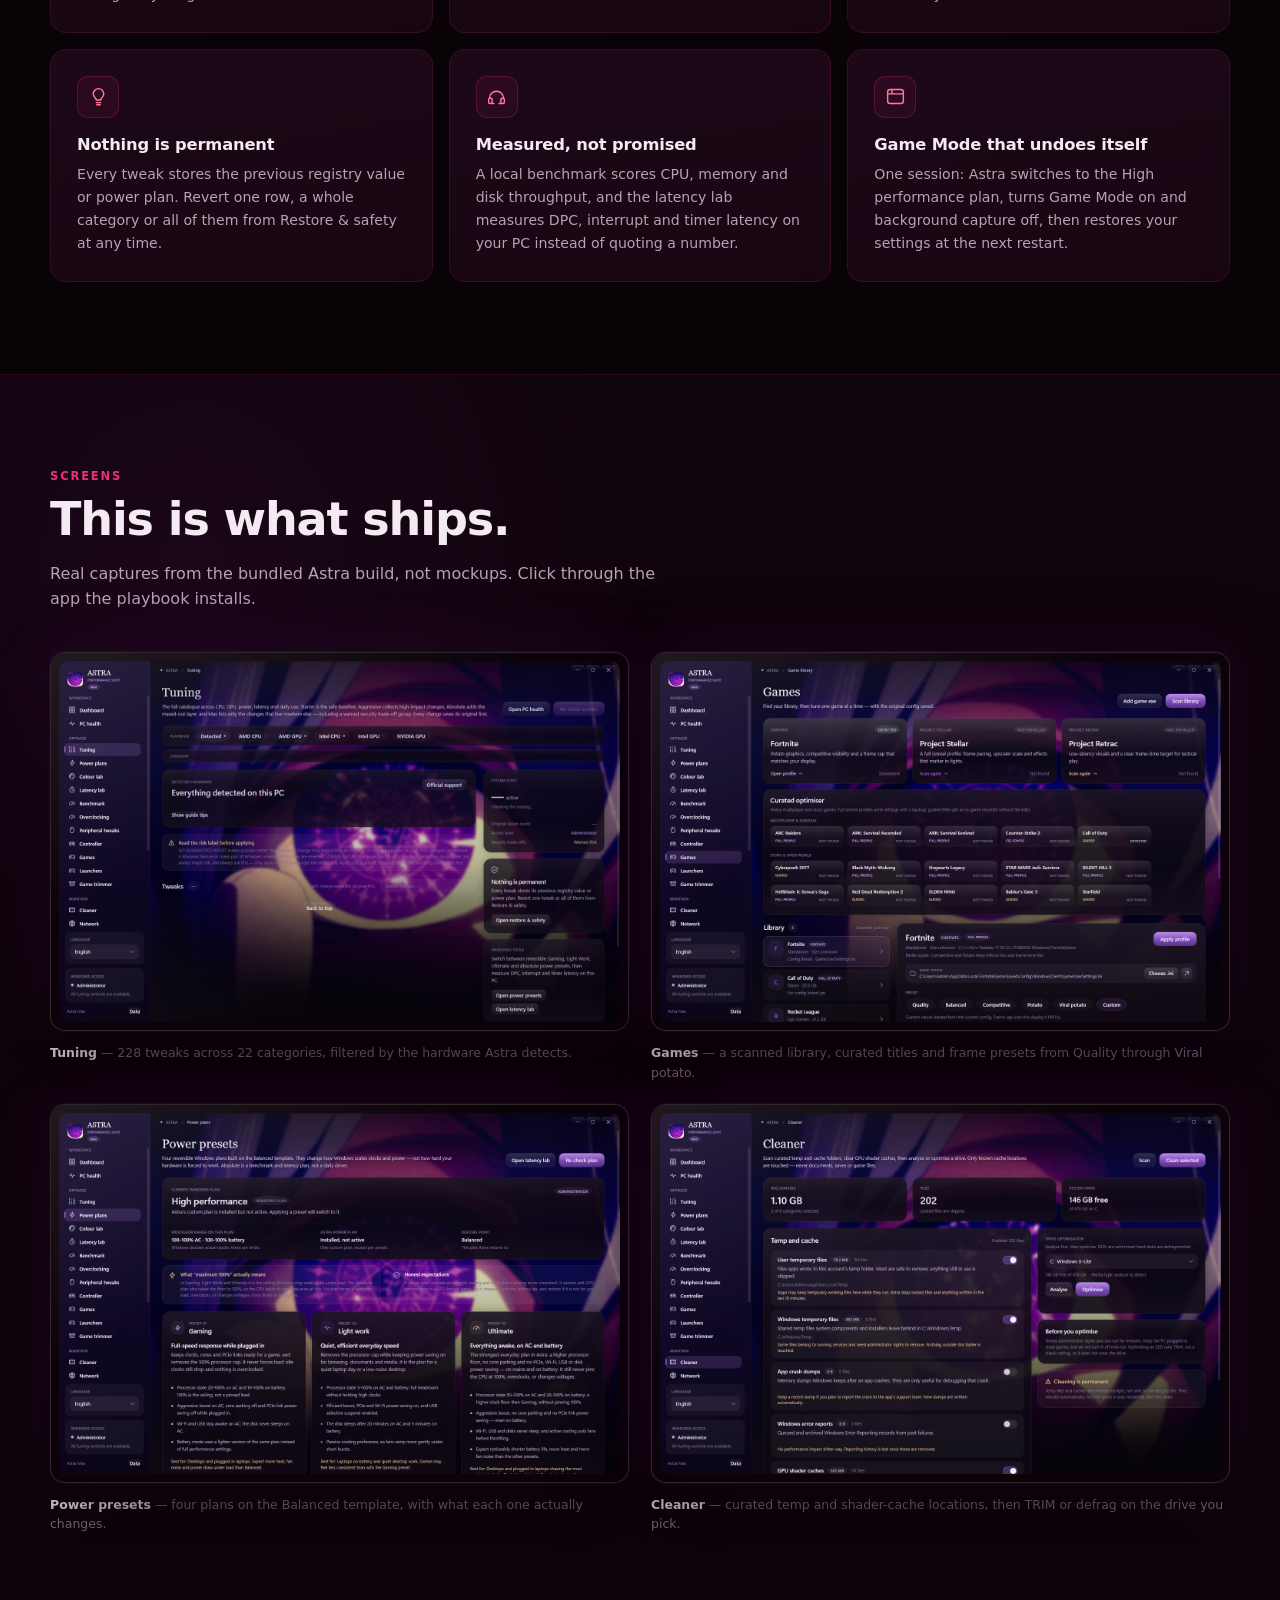
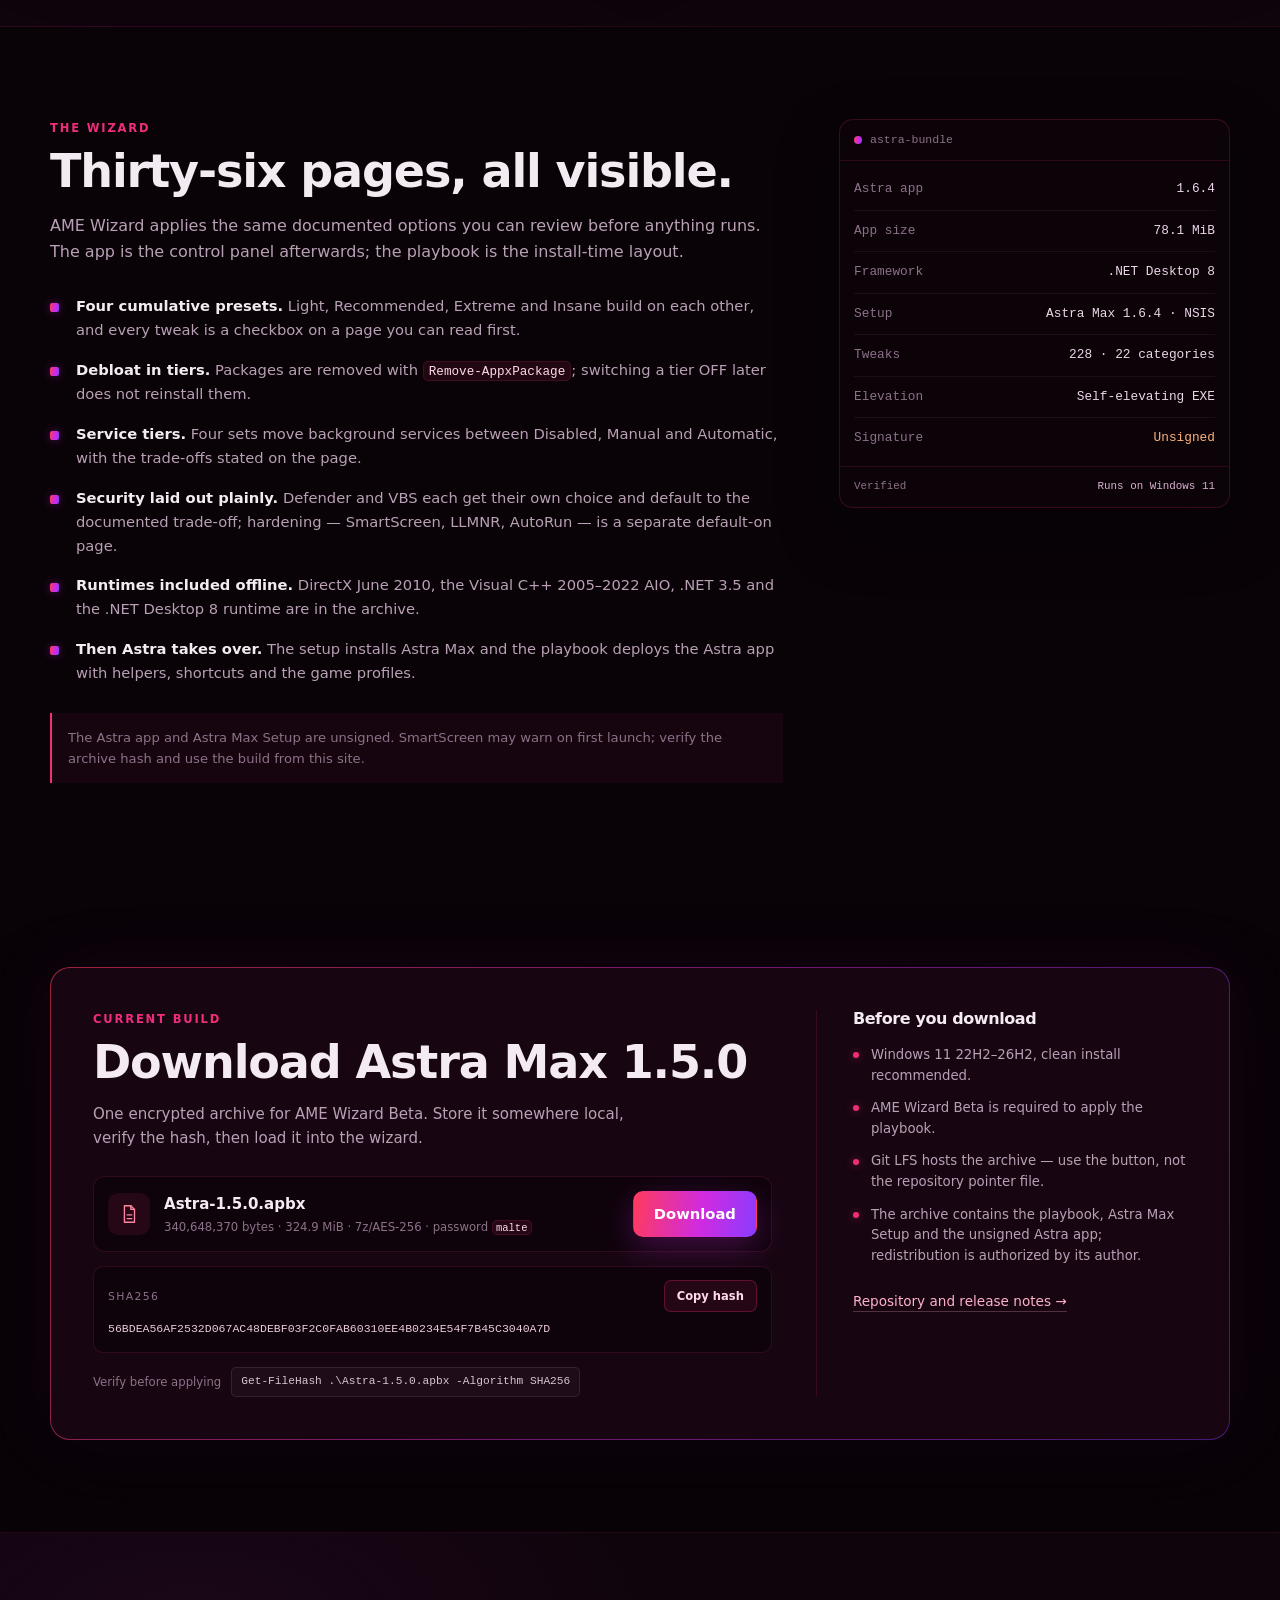
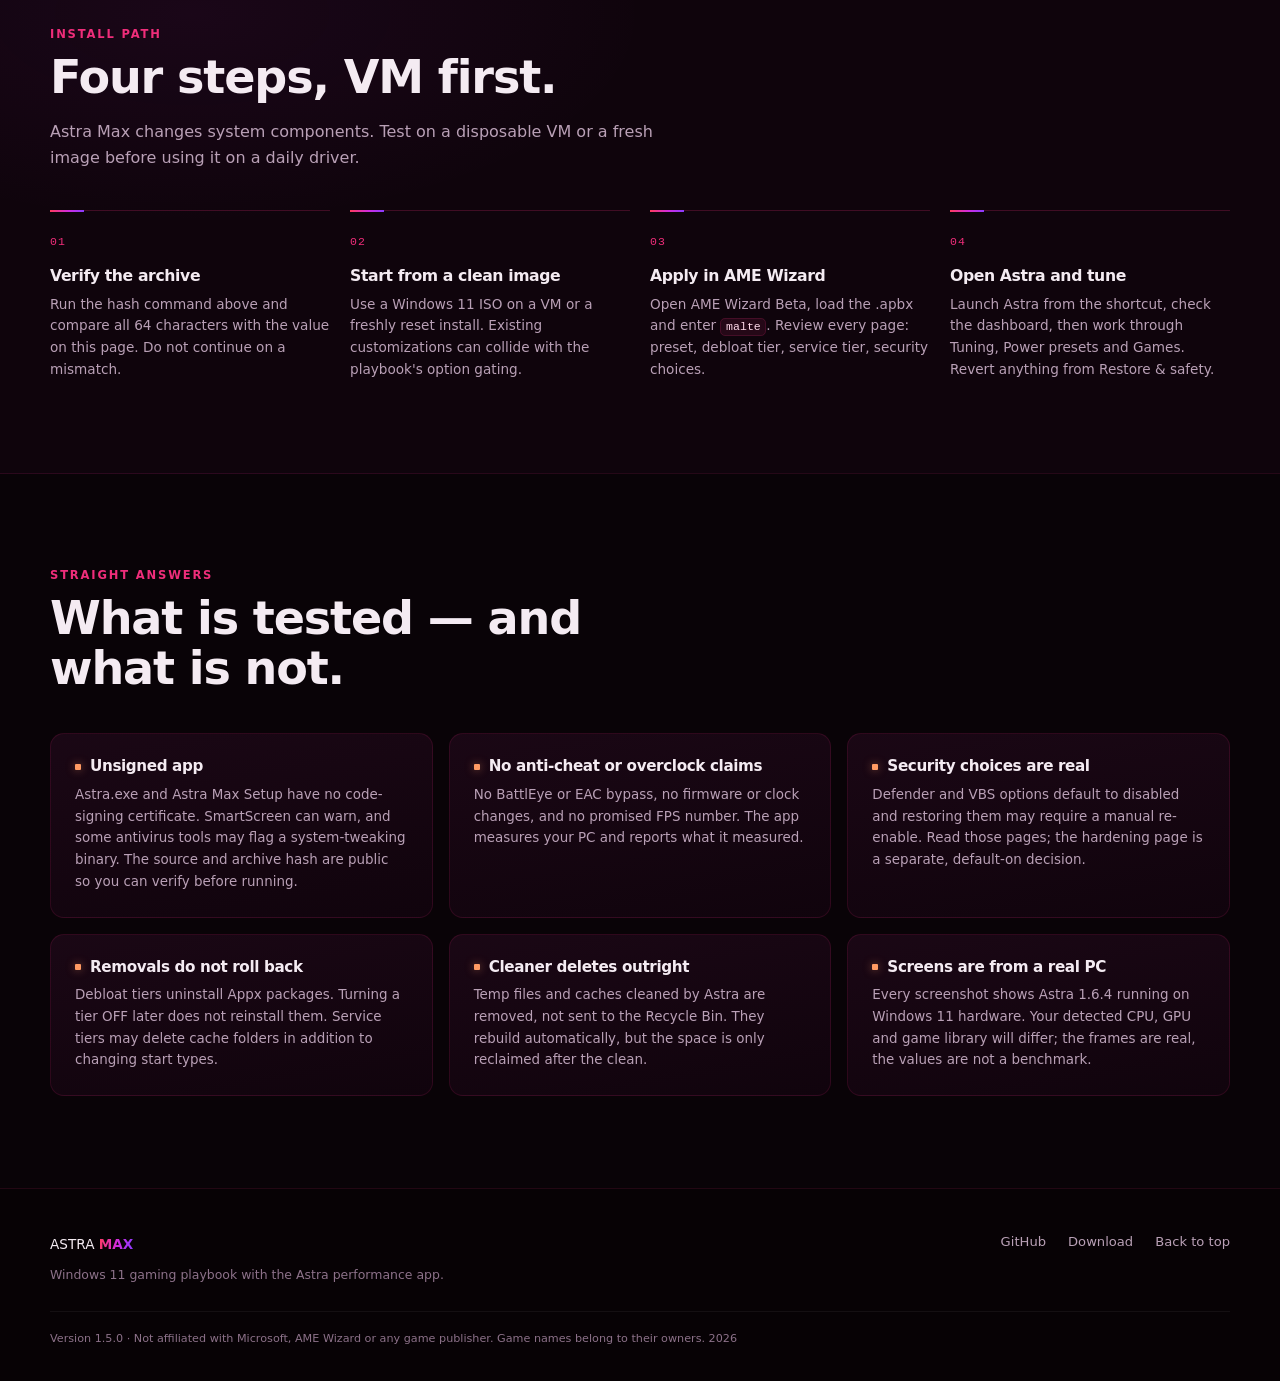
==== commit 5f9a7865: "Port eight Astra tweaks and add a StartAllBack page Bring the app's own Game DVR, fullscreen-optimiz" ====
--- a/docs/index.html
+++ b/docs/index.html
@@ -8,7 +8,7 @@
   <meta name="theme-color" content="#0a0308">
   <meta property="og:type" content="website">
   <meta property="og:title" content="Astra Max — Windows 11 Gaming Playbook">
-  <meta property="og:description" content="A 36-page AME Wizard playbook plus the Astra app: 228 tweaks, 22 categories, four power presets, game profiles and a cleaner — all reversible.">
+  <meta property="og:description" content="A 39-page AME Wizard playbook plus the Astra app: 228 tweaks, 22 categories, four power presets, game profiles and a cleaner — all reversible.">
   <meta property="og:image" content="https://raw.githubusercontent.com/Astra-playbook/AstraMax-Playbook/main/docs/assets/setup-1.png">
   <meta name="twitter:card" content="summary_large_image">
   <link rel="icon" href="assets/favicon.svg" type="image/svg+xml">
@@ -40,13 +40,13 @@
       <div class="hero-media" aria-hidden="true"></div>
       <div class="wrap hero-grid">
         <div class="hero-copy">
-          <p class="eyebrow"><span class="pulse" aria-hidden="true"></span> AME Wizard Beta playbook · v1.4.1</p>
+          <p class="eyebrow"><span class="pulse" aria-hidden="true"></span> AME Wizard Beta playbook · v1.5.0</p>
           <h1>Your rig,<br><span class="grad-text">tuned.</span></h1>
-          <p class="lede">Astra Max is a 36-page AME Wizard playbook plus the Astra performance app. The wizard prepares Windows; the app keeps 228 tweaks, power presets, game profiles and a cleaner in one place — with every change reversible.</p>
+          <p class="lede">Astra Max is a 39-page AME Wizard playbook plus the Astra performance app. The wizard prepares Windows; the app keeps 228 tweaks, power presets, game profiles and a cleaner in one place — with every change reversible.</p>
           <div class="cta-row">
-            <a class="btn btn-primary" href="https://github.com/Astra-playbook/AstraMax-Playbook/raw/main/Astra-1.4.1.apbx">
+            <a class="btn btn-primary" href="https://github.com/Astra-playbook/AstraMax-Playbook/raw/main/Astra-1.5.0.apbx">
               <svg viewBox="0 0 24 24" aria-hidden="true"><path d="M12 3v12m0 0 4.5-4.5M12 15l-4.5-4.5M5 20h14"/></svg>
-              Download 1.4.1 <span class="btn-meta">340 MB</span>
+              Download 1.5.0 <span class="btn-meta">341 MB</span>
             </a>
             <a class="btn btn-ghost" href="https://github.com/Astra-playbook/AstraMax-Playbook">
               <svg viewBox="0 0 24 24" aria-hidden="true"><path d="M9 19c-4 1.5-4-2.5-6-3m12 5v-3.9a3.4 3.4 0 0 0-1-2.6c3-.3 6.2-1.5 6.2-6.8A5.3 5.3 0 0 0 18.8 4a4.9 4.9 0 0 0-.1-3.7S17.5 0 14.7 1.8a13 13 0 0 0-6.8 0C5.1 0 3.9.3 3.9.3A4.9 4.9 0 0 0 3.8 4 5.3 5.3 0 0 0 2.4 7.7c0 5.3 3.2 6.5 6.2 6.8a3.4 3.4 0 0 0-1 2.6V21"/></svg>
@@ -57,8 +57,8 @@
 
           <div class="hash-chip">
             <span class="hash-label">SHA256</span>
-            <code>9ABD6F8D22CA65D280A450BE63DDCDCEEB6DF2F7465E872D5B1022173F4722B5</code>
-            <button class="copy-btn" type="button" data-copy="9ABD6F8D22CA65D280A450BE63DDCDCEEB6DF2F7465E872D5B1022173F4722B5">Copy</button>
+            <code>56BDEA56AF2532D067AC48DEBF03F2C0FAB60310EE4B0234E54F7B45C3040A7D</code>
+            <button class="copy-btn" type="button" data-copy="56BDEA56AF2532D067AC48DEBF03F2C0FAB60310EE4B0234E54F7B45C3040A7D">Copy</button>
           </div>
         </div>
 
@@ -93,7 +93,7 @@
         <div class="stat"><span class="stat-num">228</span><span class="stat-label">tweaks in the Astra app</span></div>
         <div class="stat"><span class="stat-num">22</span><span class="stat-label">tweak categories</span></div>
         <div class="stat"><span class="stat-num">4</span><span class="stat-label">reversible power presets</span></div>
-        <div class="stat"><span class="stat-num">36</span><span class="stat-label">wizard pages</span></div>
+        <div class="stat"><span class="stat-num">39</span><span class="stat-label">wizard pages</span></div>
       </div>
     </section>
 
@@ -243,7 +243,7 @@
         <div class="download-card">
           <div class="download-main">
             <p class="kicker">Current build</p>
-            <h2>Download Astra Max 1.4.1</h2>
+            <h2>Download Astra Max 1.5.0</h2>
             <p class="download-lede">One encrypted archive for AME Wizard Beta. Store it somewhere local, verify the hash, then load it into the wizard.</p>
 
             <div class="file-row">
@@ -251,23 +251,23 @@
                 <svg viewBox="0 0 24 24"><path d="M7 3h7l4 4v14H7z"/><path d="M14 3v4h4M10 13h5M10 17h5"/></svg>
               </div>
               <div class="file-meta">
-                <strong>Astra-1.4.1.apbx</strong>
-                <span>340,645,970 bytes · 324.9 MiB · 7z/AES-256 · password <code>malte</code></span>
+                <strong>Astra-1.5.0.apbx</strong>
+                <span>340,648,370 bytes · 324.9 MiB · 7z/AES-256 · password <code>malte</code></span>
               </div>
-              <a class="btn btn-primary btn-download" href="https://github.com/Astra-playbook/AstraMax-Playbook/raw/main/Astra-1.4.1.apbx">Download</a>
+              <a class="btn btn-primary btn-download" href="https://github.com/Astra-playbook/AstraMax-Playbook/raw/main/Astra-1.5.0.apbx">Download</a>
             </div>
 
             <div class="sha-box">
               <div class="sha-head">
                 <span>SHA256</span>
-                <button class="copy-btn" type="button" data-copy="9ABD6F8D22CA65D280A450BE63DDCDCEEB6DF2F7465E872D5B1022173F4722B5">Copy hash</button>
+                <button class="copy-btn" type="button" data-copy="56BDEA56AF2532D067AC48DEBF03F2C0FAB60310EE4B0234E54F7B45C3040A7D">Copy hash</button>
               </div>
-              <code class="sha">9ABD6F8D22CA65D280A450BE63DDCDCEEB6DF2F7465E872D5B1022173F4722B5</code>
+              <code class="sha">56BDEA56AF2532D067AC48DEBF03F2C0FAB60310EE4B0234E54F7B45C3040A7D</code>
             </div>
 
             <div class="verify">
               <span>Verify before applying</span>
-              <code>Get-FileHash .\Astra-1.4.1.apbx -Algorithm SHA256</code>
+              <code>Get-FileHash .\Astra-1.5.0.apbx -Algorithm SHA256</code>
             </div>
           </div>
 
@@ -366,7 +366,7 @@
         <a href="#download">Download</a>
         <a href="#top">Back to top</a>
       </div>
-      <p class="fineprint">Version 1.4.1 · Not affiliated with Microsoft, AME Wizard or any game publisher. Game names belong to their owners. <span id="year"></span></p>
+      <p class="fineprint">Version 1.5.0 · Not affiliated with Microsoft, AME Wizard or any game publisher. Game names belong to their owners. <span id="year"></span></p>
     </div>
   </footer>
   </div>
@@ -379,7 +379,7 @@
           Back to site
         </button>
         <span class="pb-brand">ASTRA <strong>MAX</strong></span>
-        <a class="nav-cta" href="https://github.com/Astra-playbook/AstraMax-Playbook/raw/main/Astra-1.4.1.apbx">Download 1.4.1</a>
+        <a class="nav-cta" href="https://github.com/Astra-playbook/AstraMax-Playbook/raw/main/Astra-1.5.0.apbx">Download 1.5.0</a>
       </div>
     </header>
 
@@ -387,12 +387,12 @@
       <div class="pb-intro">
         <p class="kicker">The wizard</p>
         <h1>The playbook.</h1>
-        <p class="pb-lede">All 36 pages in the order AME Wizard shows them. Every entry is a checkbox or radio button on a page you can read before anything runs — nothing is applied silently.</p>
+        <p class="pb-lede">All 39 pages in the order AME Wizard shows them. Every entry is a checkbox or radio button on a page you can read before anything runs — nothing is applied silently.</p>
       </div>
 
       <div class="pb-pages" id="pb-pages"></div>
 
-      <p class="pb-footnote">Astra Max 1.4.1 · 36 pages · the page list mirrors <code>playbook.conf</code> in the repository.</p>
+      <p class="pb-footnote">Astra Max 1.5.0 · 39 pages · the page list mirrors <code>playbook.conf</code> in the repository.</p>
     </div>
   </section>
 
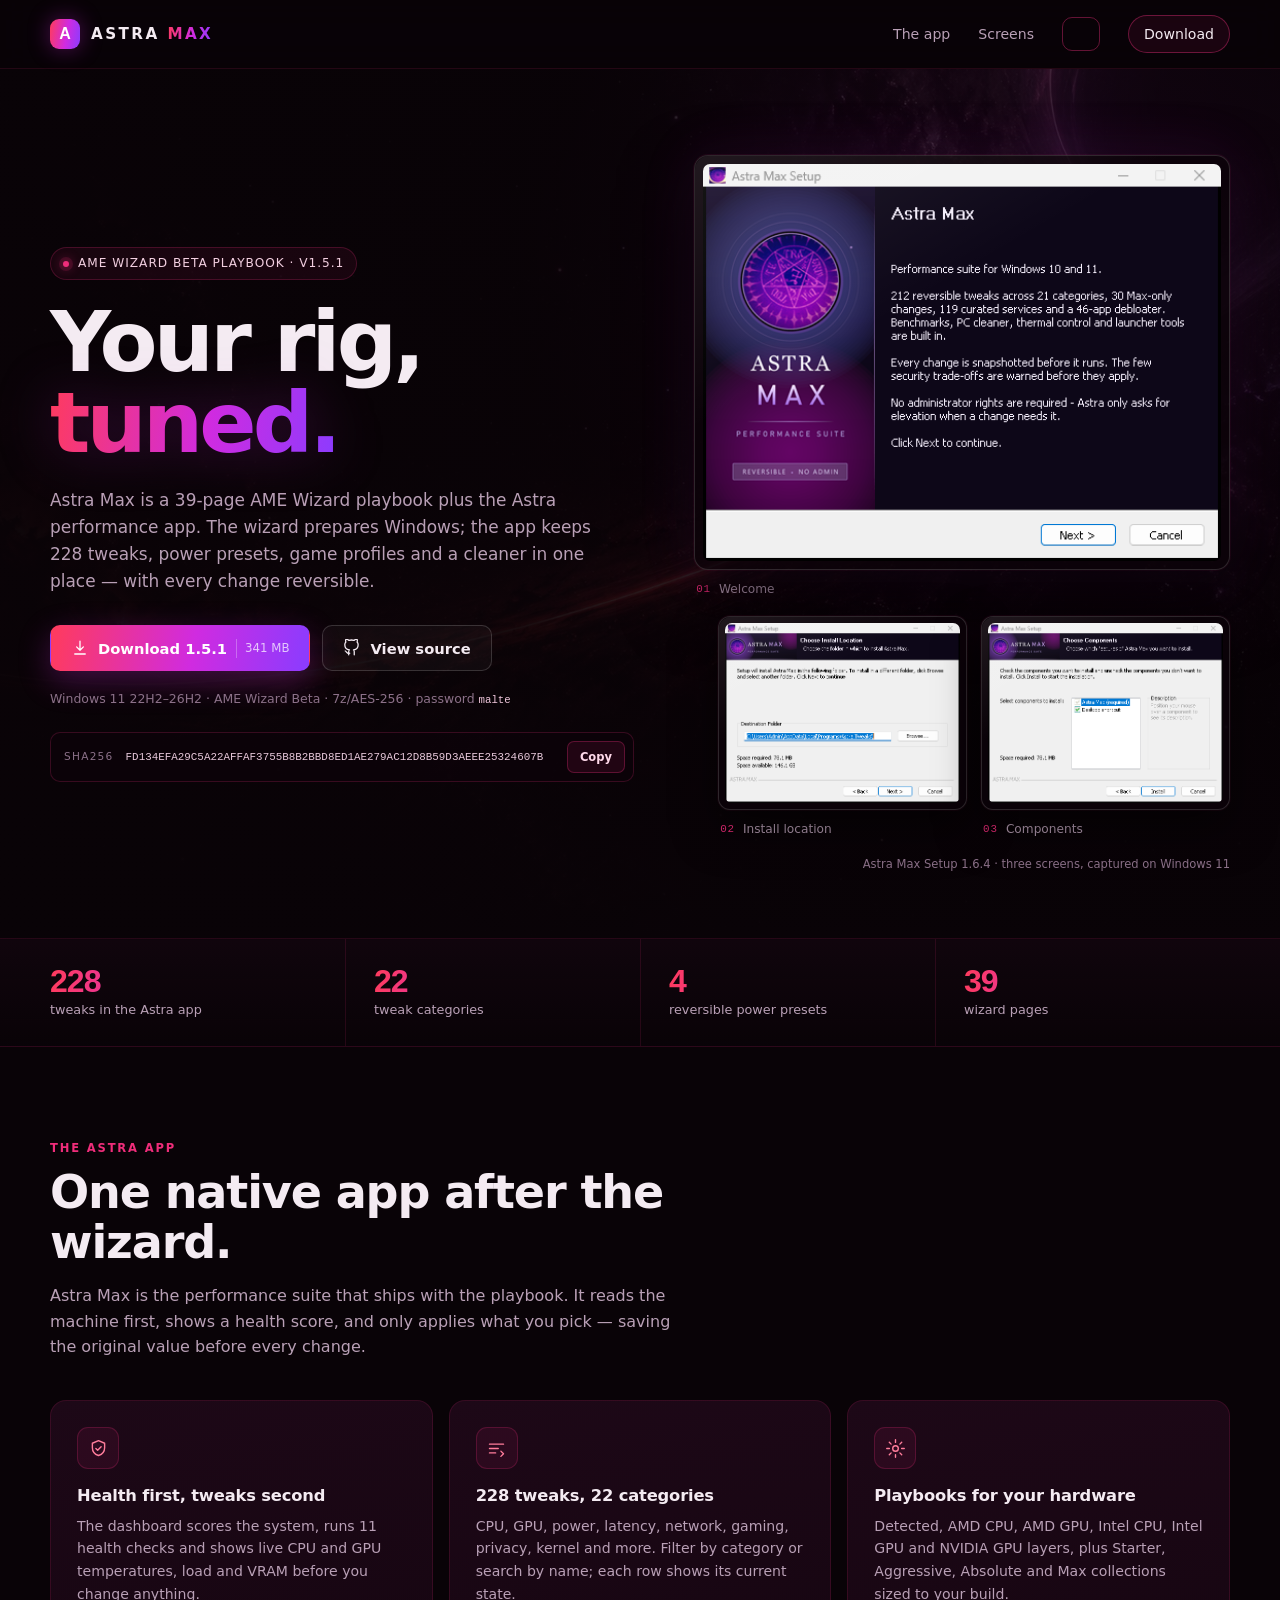
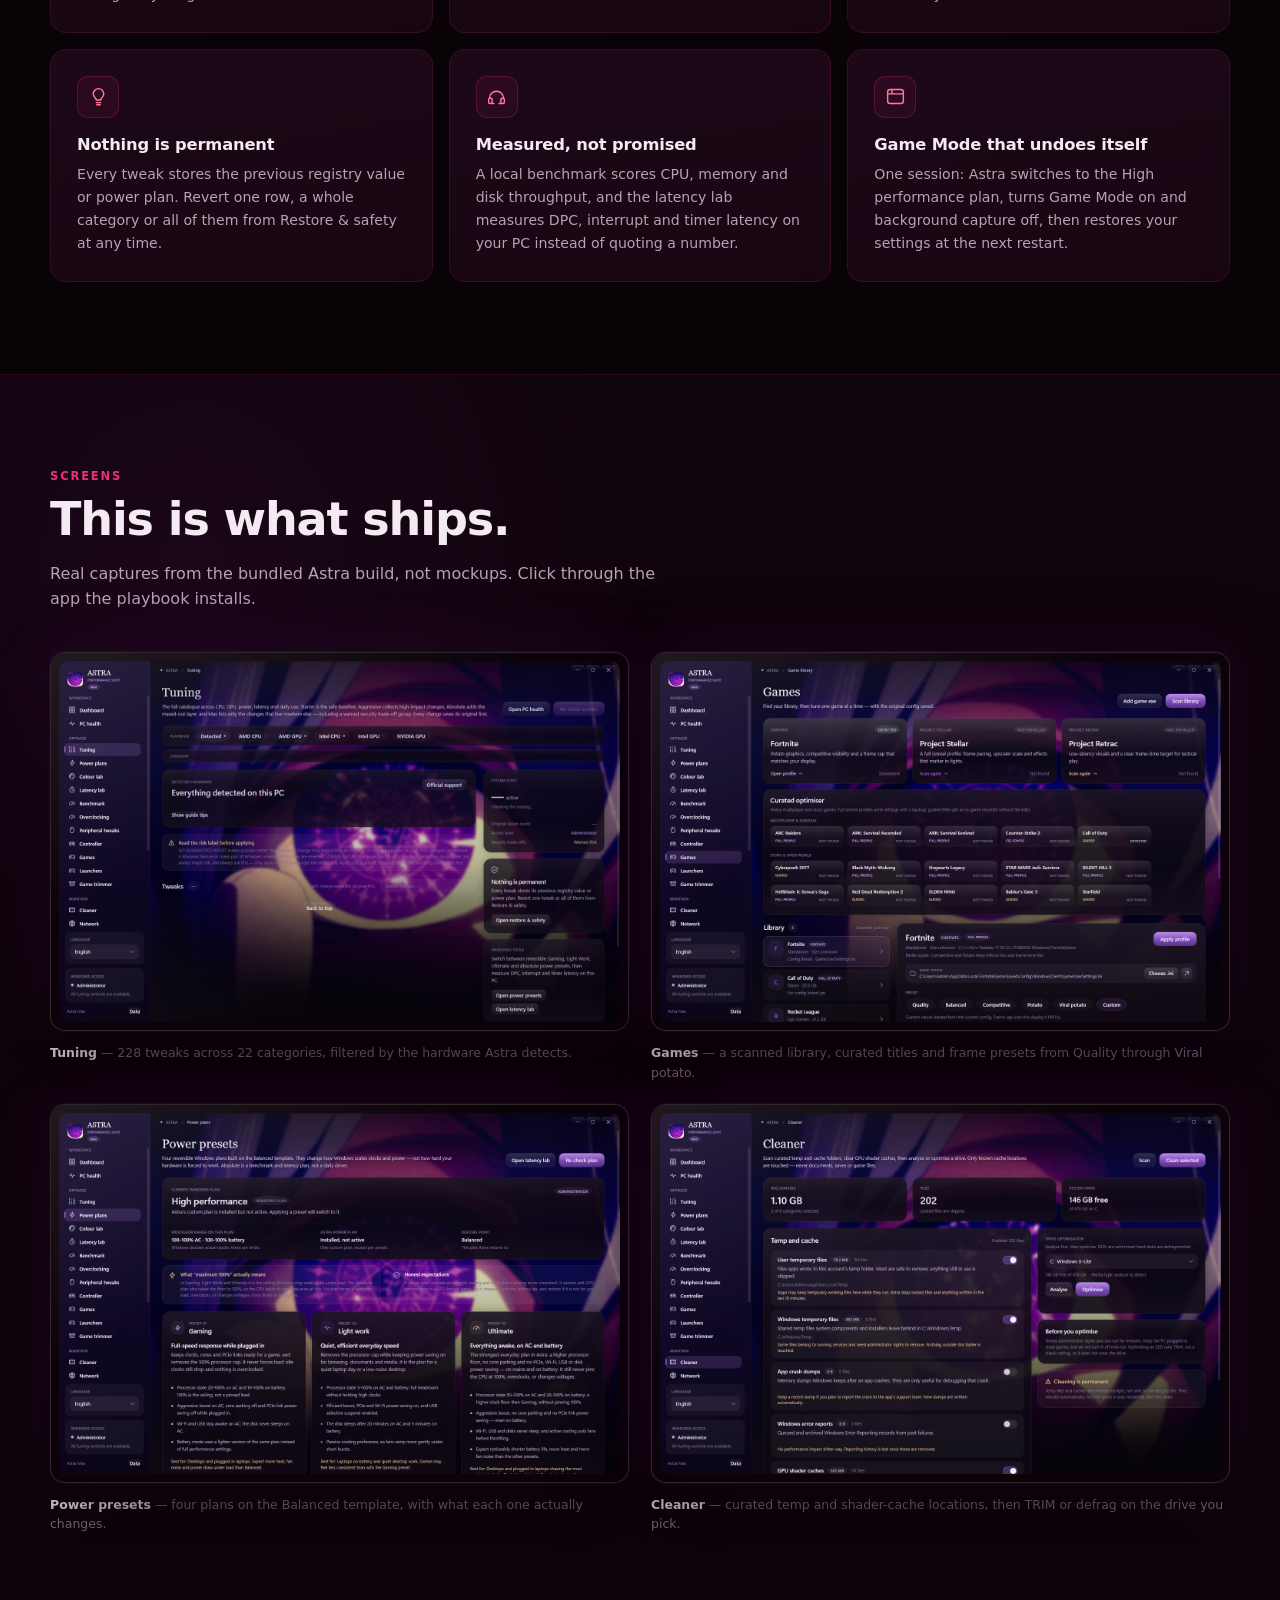
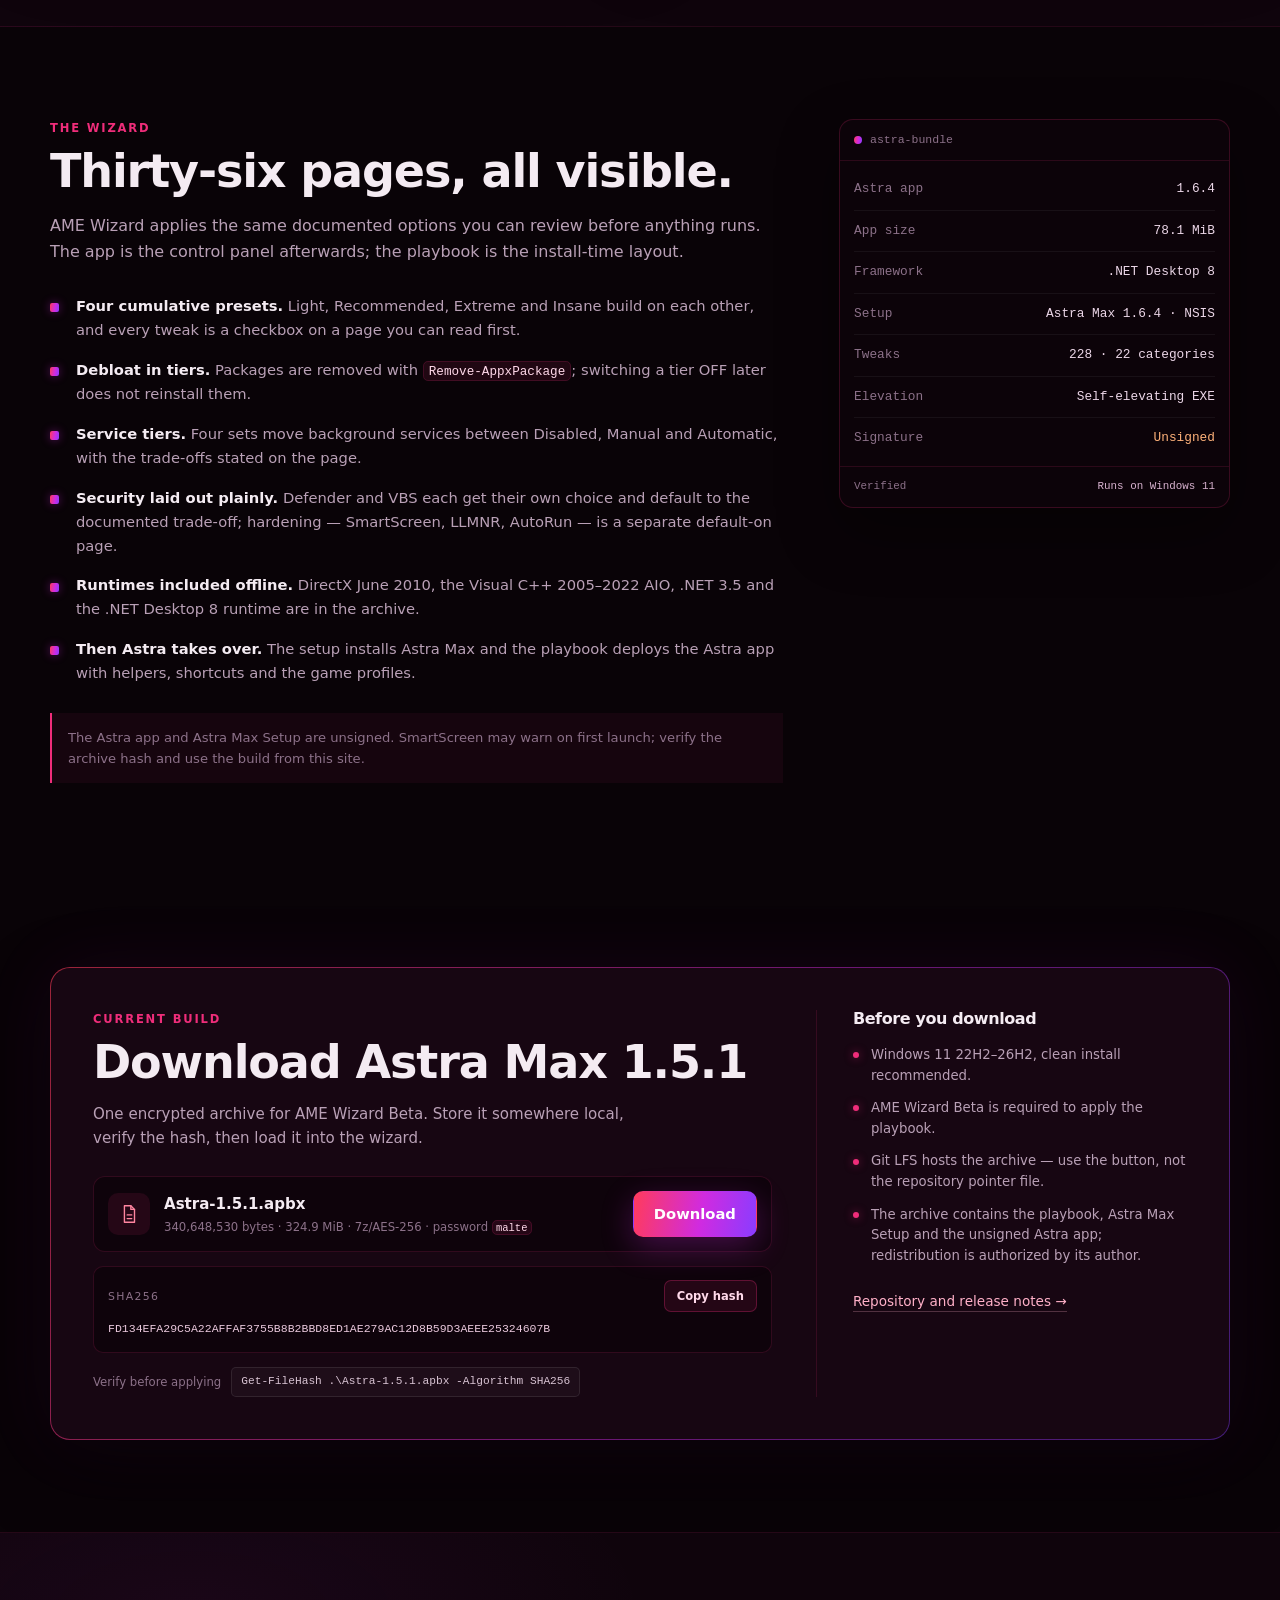
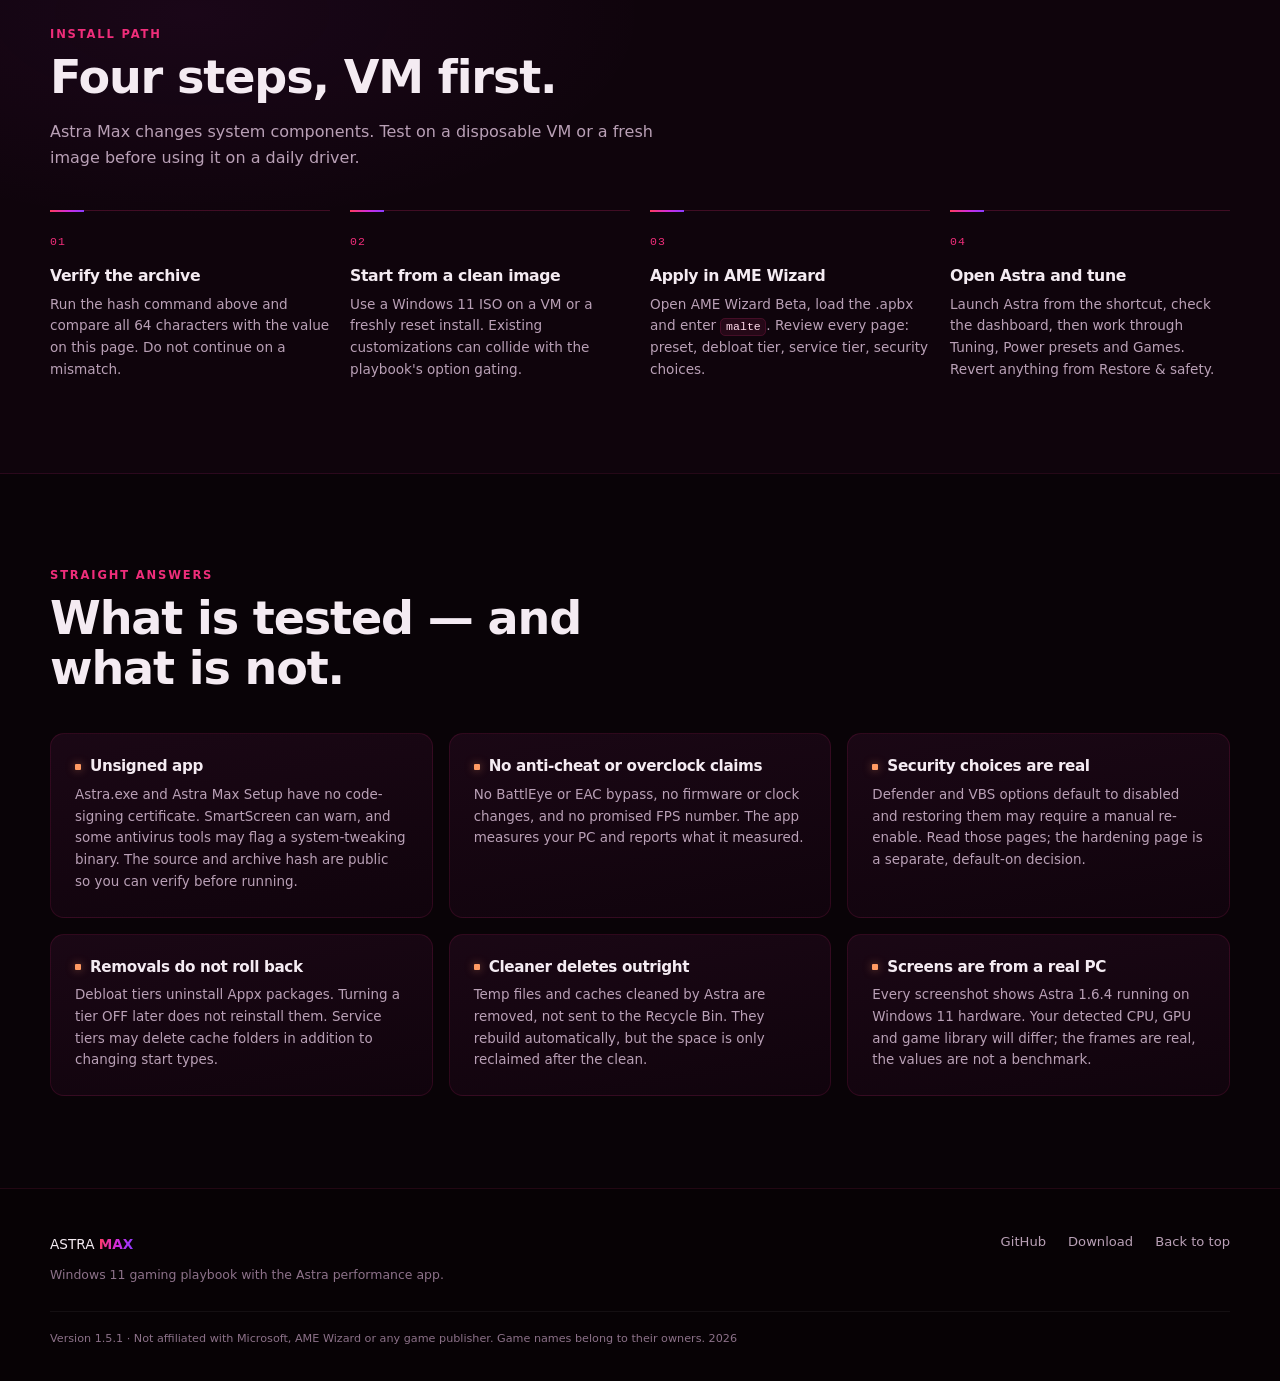
==== commit 060b581e: "Fix the StartAllBack shortcut fallback and ship 1.5.1 Use a proper .url shortcut when the paid insta" ====
--- a/docs/index.html
+++ b/docs/index.html
@@ -40,13 +40,13 @@
       <div class="hero-media" aria-hidden="true"></div>
       <div class="wrap hero-grid">
         <div class="hero-copy">
-          <p class="eyebrow"><span class="pulse" aria-hidden="true"></span> AME Wizard Beta playbook · v1.5.0</p>
+          <p class="eyebrow"><span class="pulse" aria-hidden="true"></span> AME Wizard Beta playbook · v1.5.1</p>
           <h1>Your rig,<br><span class="grad-text">tuned.</span></h1>
           <p class="lede">Astra Max is a 39-page AME Wizard playbook plus the Astra performance app. The wizard prepares Windows; the app keeps 228 tweaks, power presets, game profiles and a cleaner in one place — with every change reversible.</p>
           <div class="cta-row">
-            <a class="btn btn-primary" href="https://github.com/Astra-playbook/AstraMax-Playbook/raw/main/Astra-1.5.0.apbx">
+            <a class="btn btn-primary" href="https://github.com/Astra-playbook/AstraMax-Playbook/raw/main/Astra-1.5.1.apbx">
               <svg viewBox="0 0 24 24" aria-hidden="true"><path d="M12 3v12m0 0 4.5-4.5M12 15l-4.5-4.5M5 20h14"/></svg>
-              Download 1.5.0 <span class="btn-meta">341 MB</span>
+              Download 1.5.1 <span class="btn-meta">341 MB</span>
             </a>
             <a class="btn btn-ghost" href="https://github.com/Astra-playbook/AstraMax-Playbook">
               <svg viewBox="0 0 24 24" aria-hidden="true"><path d="M9 19c-4 1.5-4-2.5-6-3m12 5v-3.9a3.4 3.4 0 0 0-1-2.6c3-.3 6.2-1.5 6.2-6.8A5.3 5.3 0 0 0 18.8 4a4.9 4.9 0 0 0-.1-3.7S17.5 0 14.7 1.8a13 13 0 0 0-6.8 0C5.1 0 3.9.3 3.9.3A4.9 4.9 0 0 0 3.8 4 5.3 5.3 0 0 0 2.4 7.7c0 5.3 3.2 6.5 6.2 6.8a3.4 3.4 0 0 0-1 2.6V21"/></svg>
@@ -57,8 +57,8 @@
 
           <div class="hash-chip">
             <span class="hash-label">SHA256</span>
-            <code>56BDEA56AF2532D067AC48DEBF03F2C0FAB60310EE4B0234E54F7B45C3040A7D</code>
-            <button class="copy-btn" type="button" data-copy="56BDEA56AF2532D067AC48DEBF03F2C0FAB60310EE4B0234E54F7B45C3040A7D">Copy</button>
+            <code>FD134EFA29C5A22AFFAF3755B8B2BBD8ED1AE279AC12D8B59D3AEEE25324607B</code>
+            <button class="copy-btn" type="button" data-copy="FD134EFA29C5A22AFFAF3755B8B2BBD8ED1AE279AC12D8B59D3AEEE25324607B">Copy</button>
           </div>
         </div>
 
@@ -243,7 +243,7 @@
         <div class="download-card">
           <div class="download-main">
             <p class="kicker">Current build</p>
-            <h2>Download Astra Max 1.5.0</h2>
+            <h2>Download Astra Max 1.5.1</h2>
             <p class="download-lede">One encrypted archive for AME Wizard Beta. Store it somewhere local, verify the hash, then load it into the wizard.</p>
 
             <div class="file-row">
@@ -251,23 +251,23 @@
                 <svg viewBox="0 0 24 24"><path d="M7 3h7l4 4v14H7z"/><path d="M14 3v4h4M10 13h5M10 17h5"/></svg>
               </div>
               <div class="file-meta">
-                <strong>Astra-1.5.0.apbx</strong>
-                <span>340,648,370 bytes · 324.9 MiB · 7z/AES-256 · password <code>malte</code></span>
+                <strong>Astra-1.5.1.apbx</strong>
+                <span>340,648,530 bytes · 324.9 MiB · 7z/AES-256 · password <code>malte</code></span>
               </div>
-              <a class="btn btn-primary btn-download" href="https://github.com/Astra-playbook/AstraMax-Playbook/raw/main/Astra-1.5.0.apbx">Download</a>
+              <a class="btn btn-primary btn-download" href="https://github.com/Astra-playbook/AstraMax-Playbook/raw/main/Astra-1.5.1.apbx">Download</a>
             </div>
 
             <div class="sha-box">
               <div class="sha-head">
                 <span>SHA256</span>
-                <button class="copy-btn" type="button" data-copy="56BDEA56AF2532D067AC48DEBF03F2C0FAB60310EE4B0234E54F7B45C3040A7D">Copy hash</button>
+                <button class="copy-btn" type="button" data-copy="FD134EFA29C5A22AFFAF3755B8B2BBD8ED1AE279AC12D8B59D3AEEE25324607B">Copy hash</button>
               </div>
-              <code class="sha">56BDEA56AF2532D067AC48DEBF03F2C0FAB60310EE4B0234E54F7B45C3040A7D</code>
+              <code class="sha">FD134EFA29C5A22AFFAF3755B8B2BBD8ED1AE279AC12D8B59D3AEEE25324607B</code>
             </div>
 
             <div class="verify">
               <span>Verify before applying</span>
-              <code>Get-FileHash .\Astra-1.5.0.apbx -Algorithm SHA256</code>
+              <code>Get-FileHash .\Astra-1.5.1.apbx -Algorithm SHA256</code>
             </div>
           </div>
 
@@ -366,7 +366,7 @@
         <a href="#download">Download</a>
         <a href="#top">Back to top</a>
       </div>
-      <p class="fineprint">Version 1.5.0 · Not affiliated with Microsoft, AME Wizard or any game publisher. Game names belong to their owners. <span id="year"></span></p>
+      <p class="fineprint">Version 1.5.1 · Not affiliated with Microsoft, AME Wizard or any game publisher. Game names belong to their owners. <span id="year"></span></p>
     </div>
   </footer>
   </div>
@@ -379,7 +379,7 @@
           Back to site
         </button>
         <span class="pb-brand">ASTRA <strong>MAX</strong></span>
-        <a class="nav-cta" href="https://github.com/Astra-playbook/AstraMax-Playbook/raw/main/Astra-1.5.0.apbx">Download 1.5.0</a>
+        <a class="nav-cta" href="https://github.com/Astra-playbook/AstraMax-Playbook/raw/main/Astra-1.5.1.apbx">Download 1.5.1</a>
       </div>
     </header>
 
@@ -392,7 +392,7 @@
 
       <div class="pb-pages" id="pb-pages"></div>
 
-      <p class="pb-footnote">Astra Max 1.5.0 · 39 pages · the page list mirrors <code>playbook.conf</code> in the repository.</p>
+      <p class="pb-footnote">Astra Max 1.5.1 · 39 pages · the page list mirrors <code>playbook.conf</code> in the repository.</p>
     </div>
   </section>
 
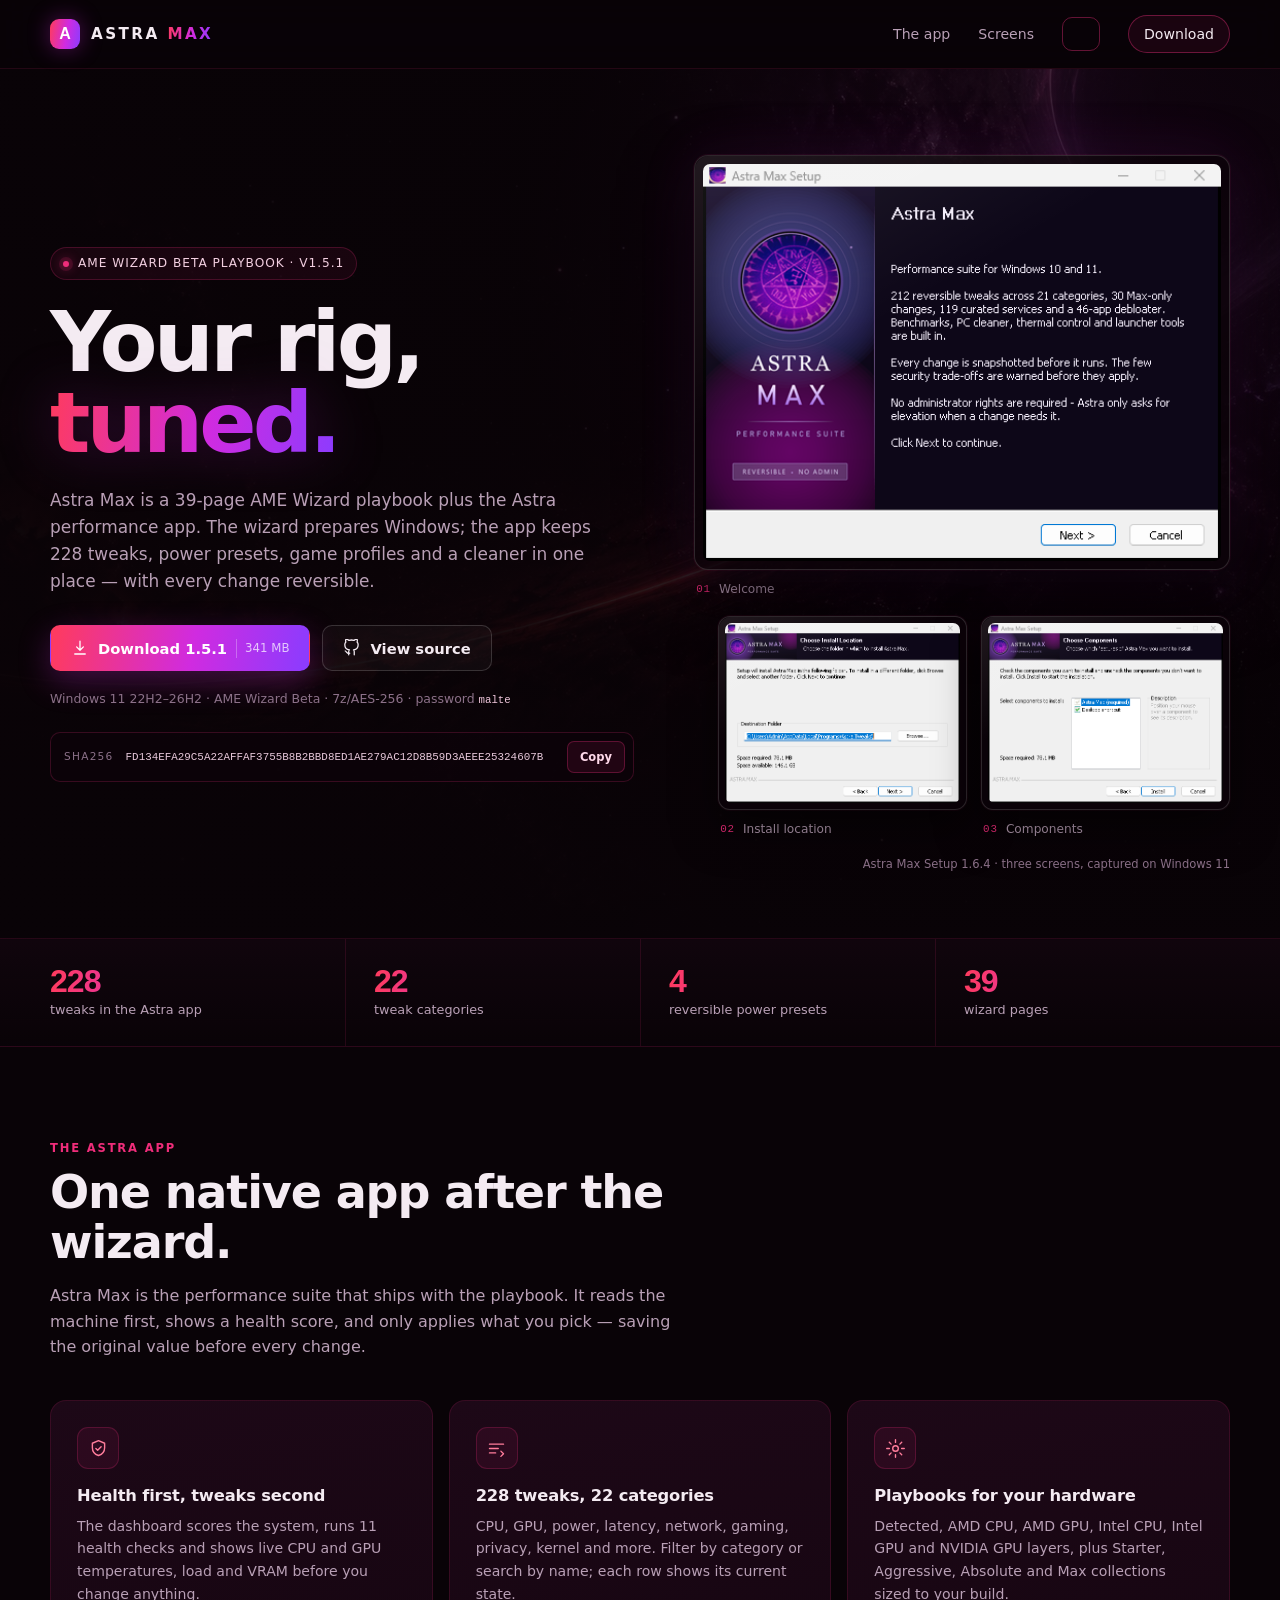
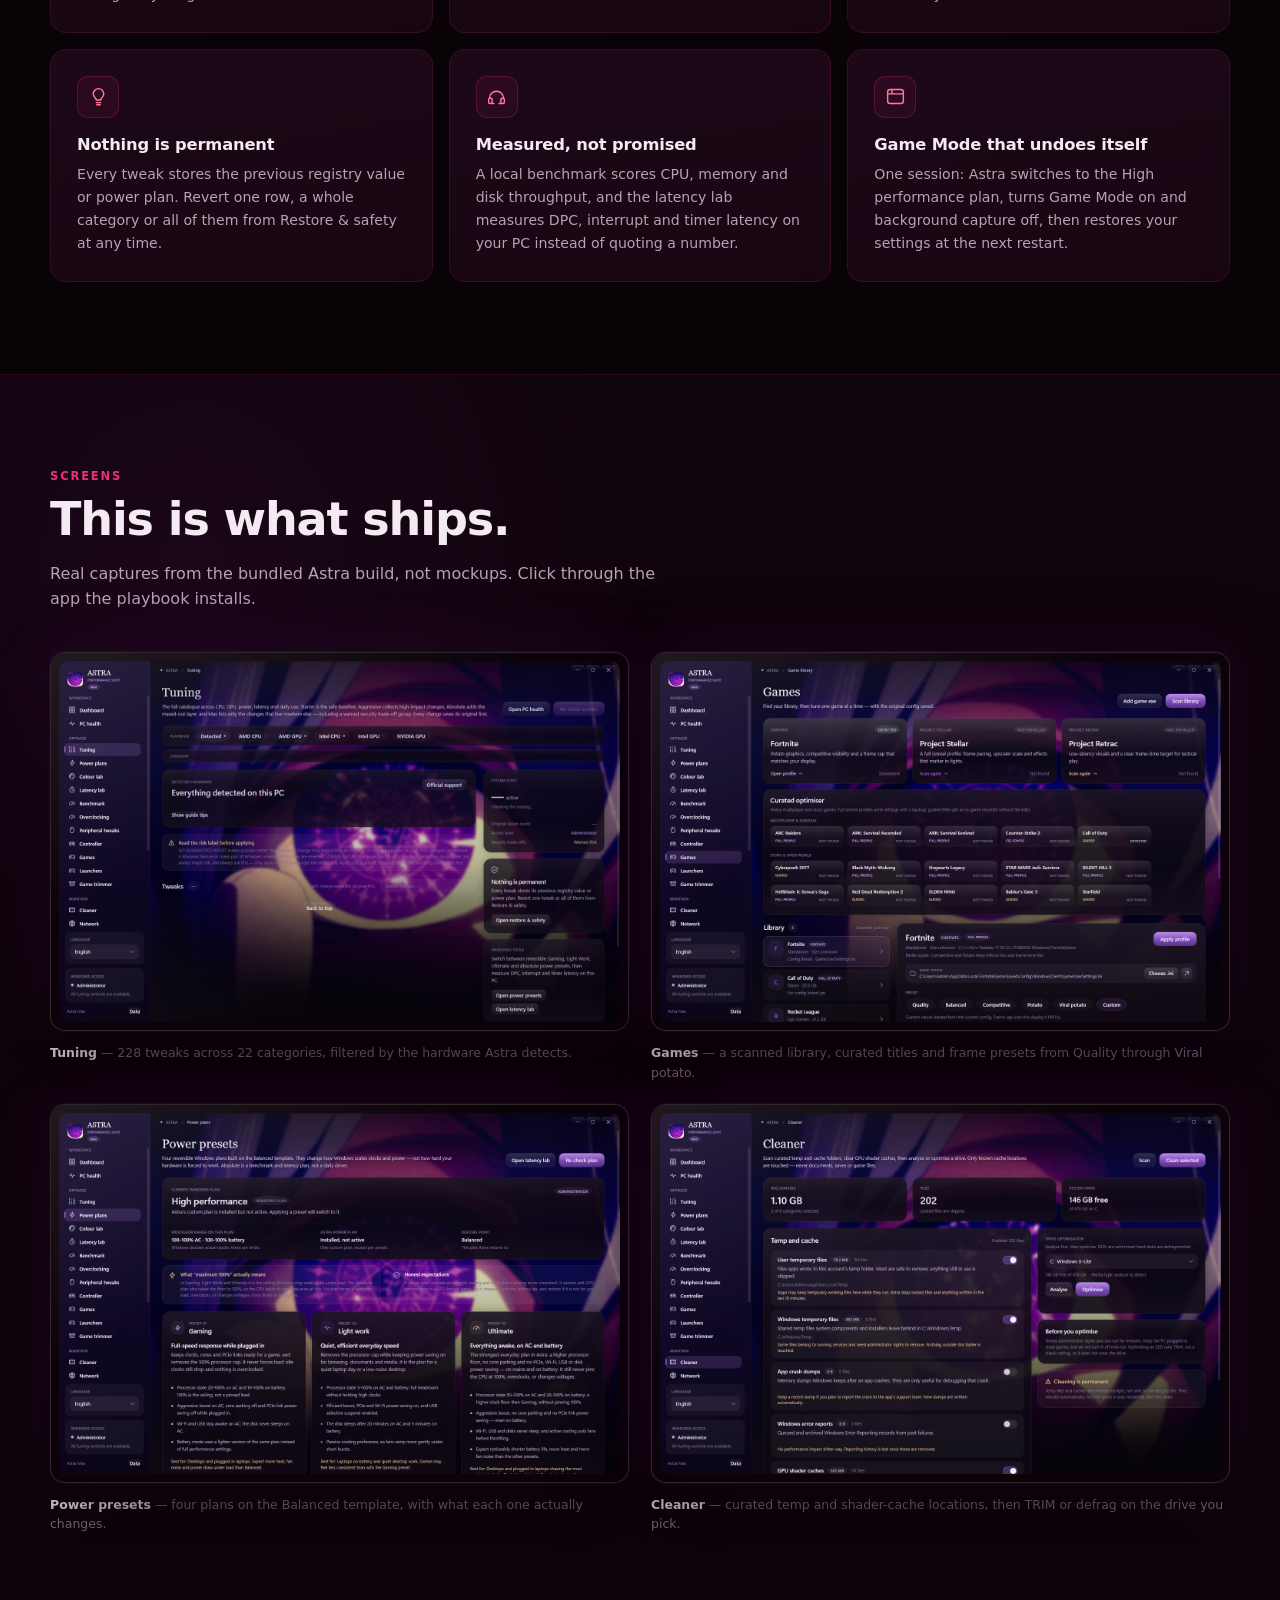
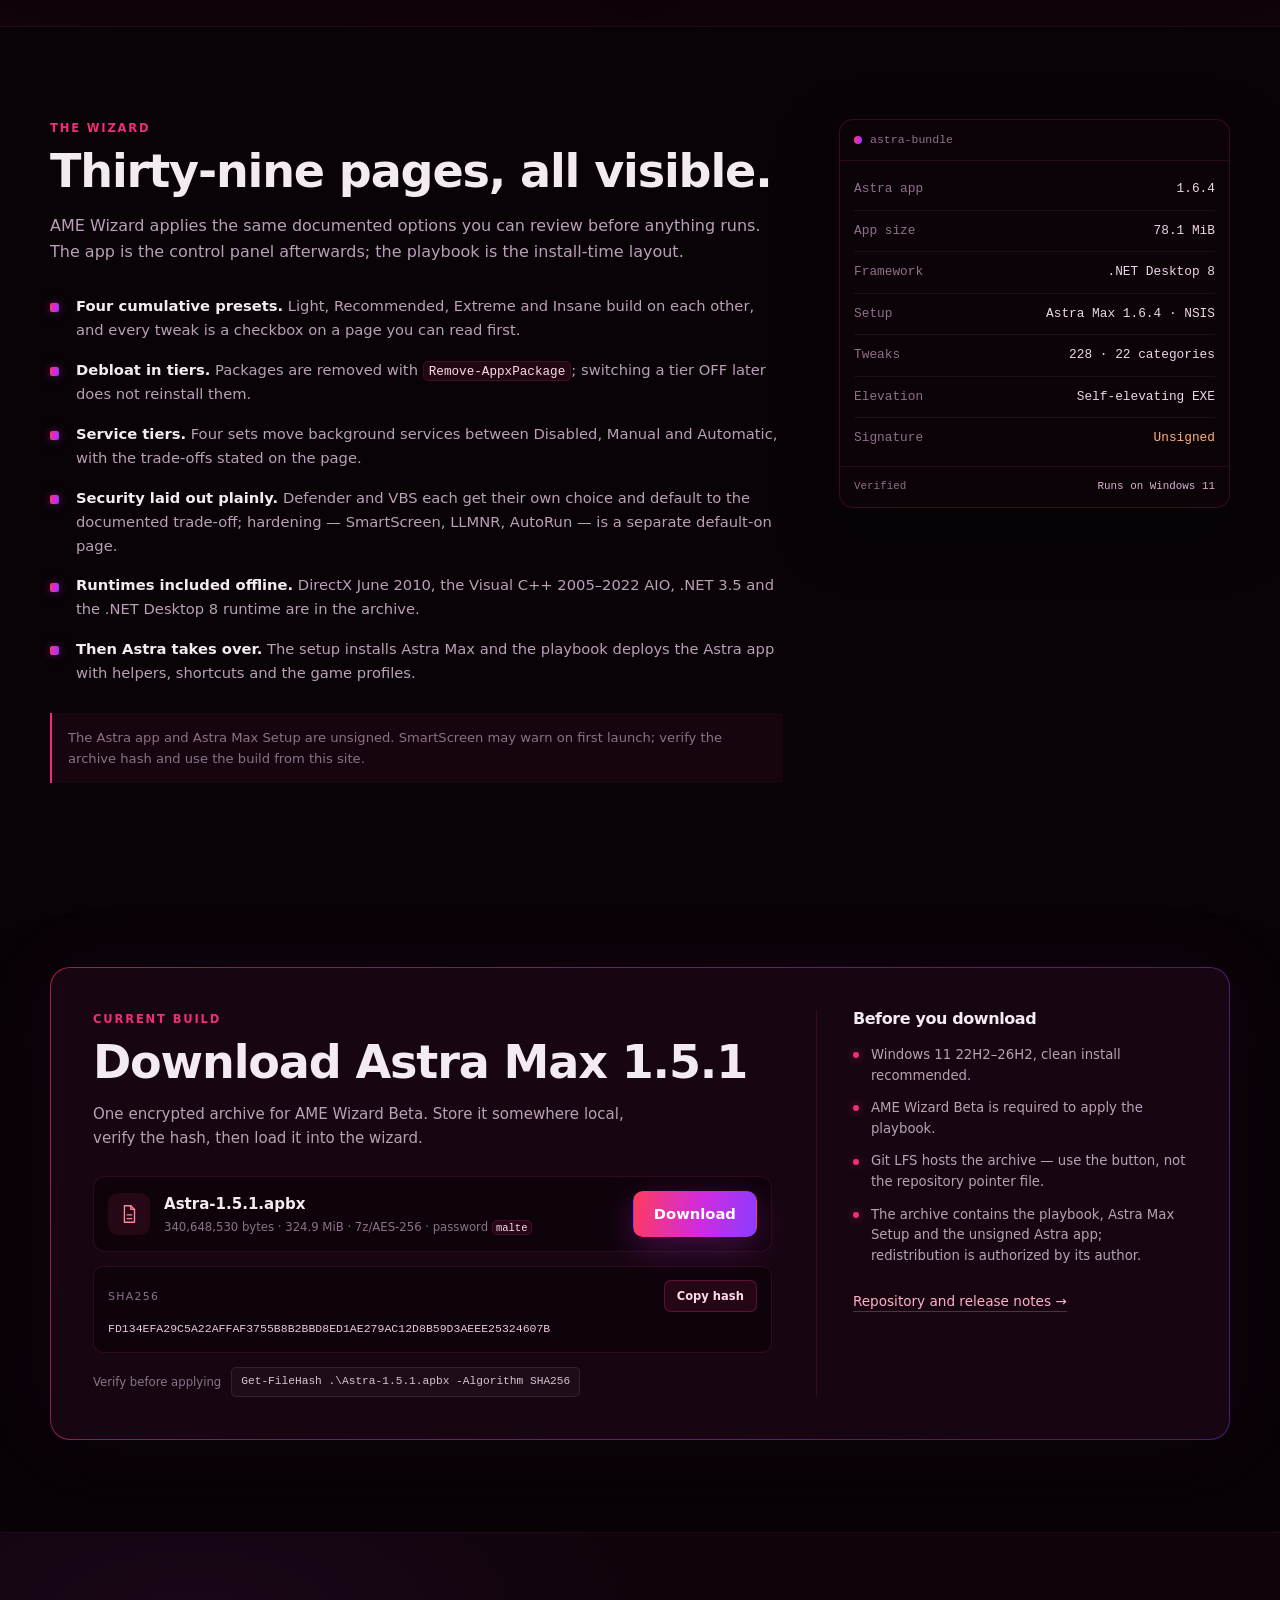
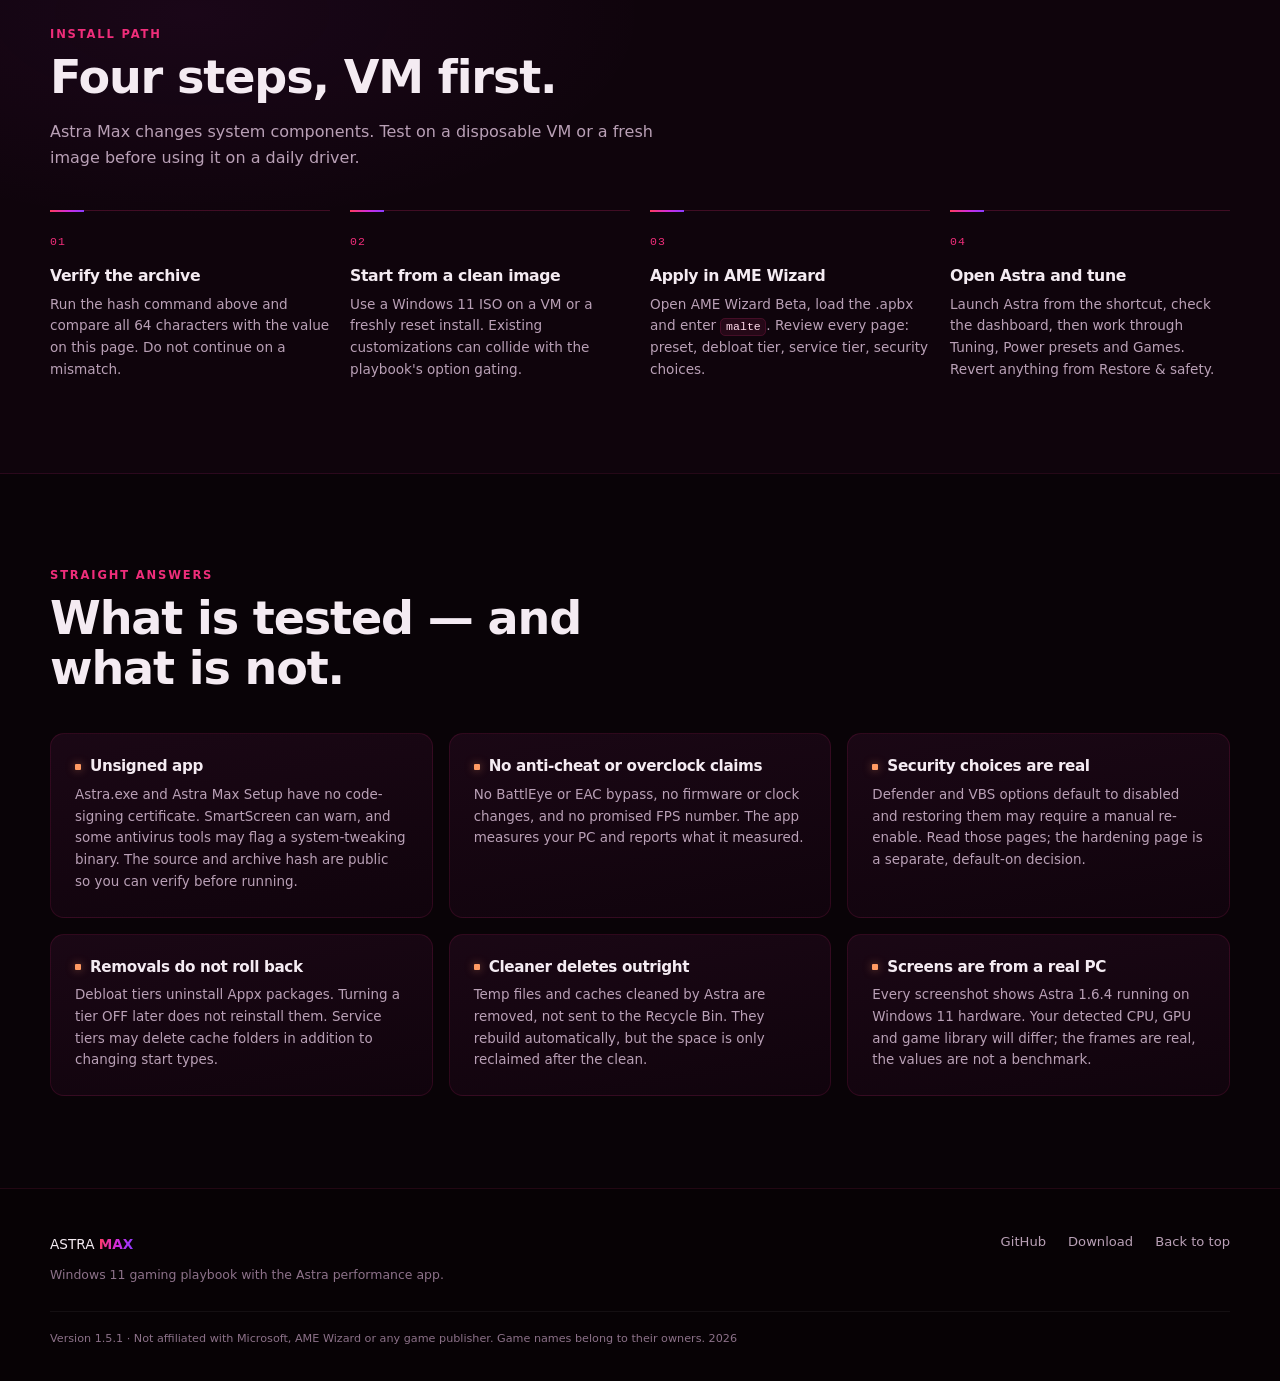
==== commit cd58e4eb: "Update the wizard section heading to 39 pages" ====
--- a/docs/index.html
+++ b/docs/index.html
@@ -201,7 +201,7 @@
       <div class="wrap playbook-grid">
         <div>
           <p class="kicker">The wizard</p>
-          <h2>Thirty-six pages, all visible.</h2>
+          <h2>Thirty-nine pages, all visible.</h2>
           <p class="section-lede">AME Wizard applies the same documented options you can review before anything runs. The app is the control panel afterwards; the playbook is the install-time layout.</p>
 
           <ul class="check-list">
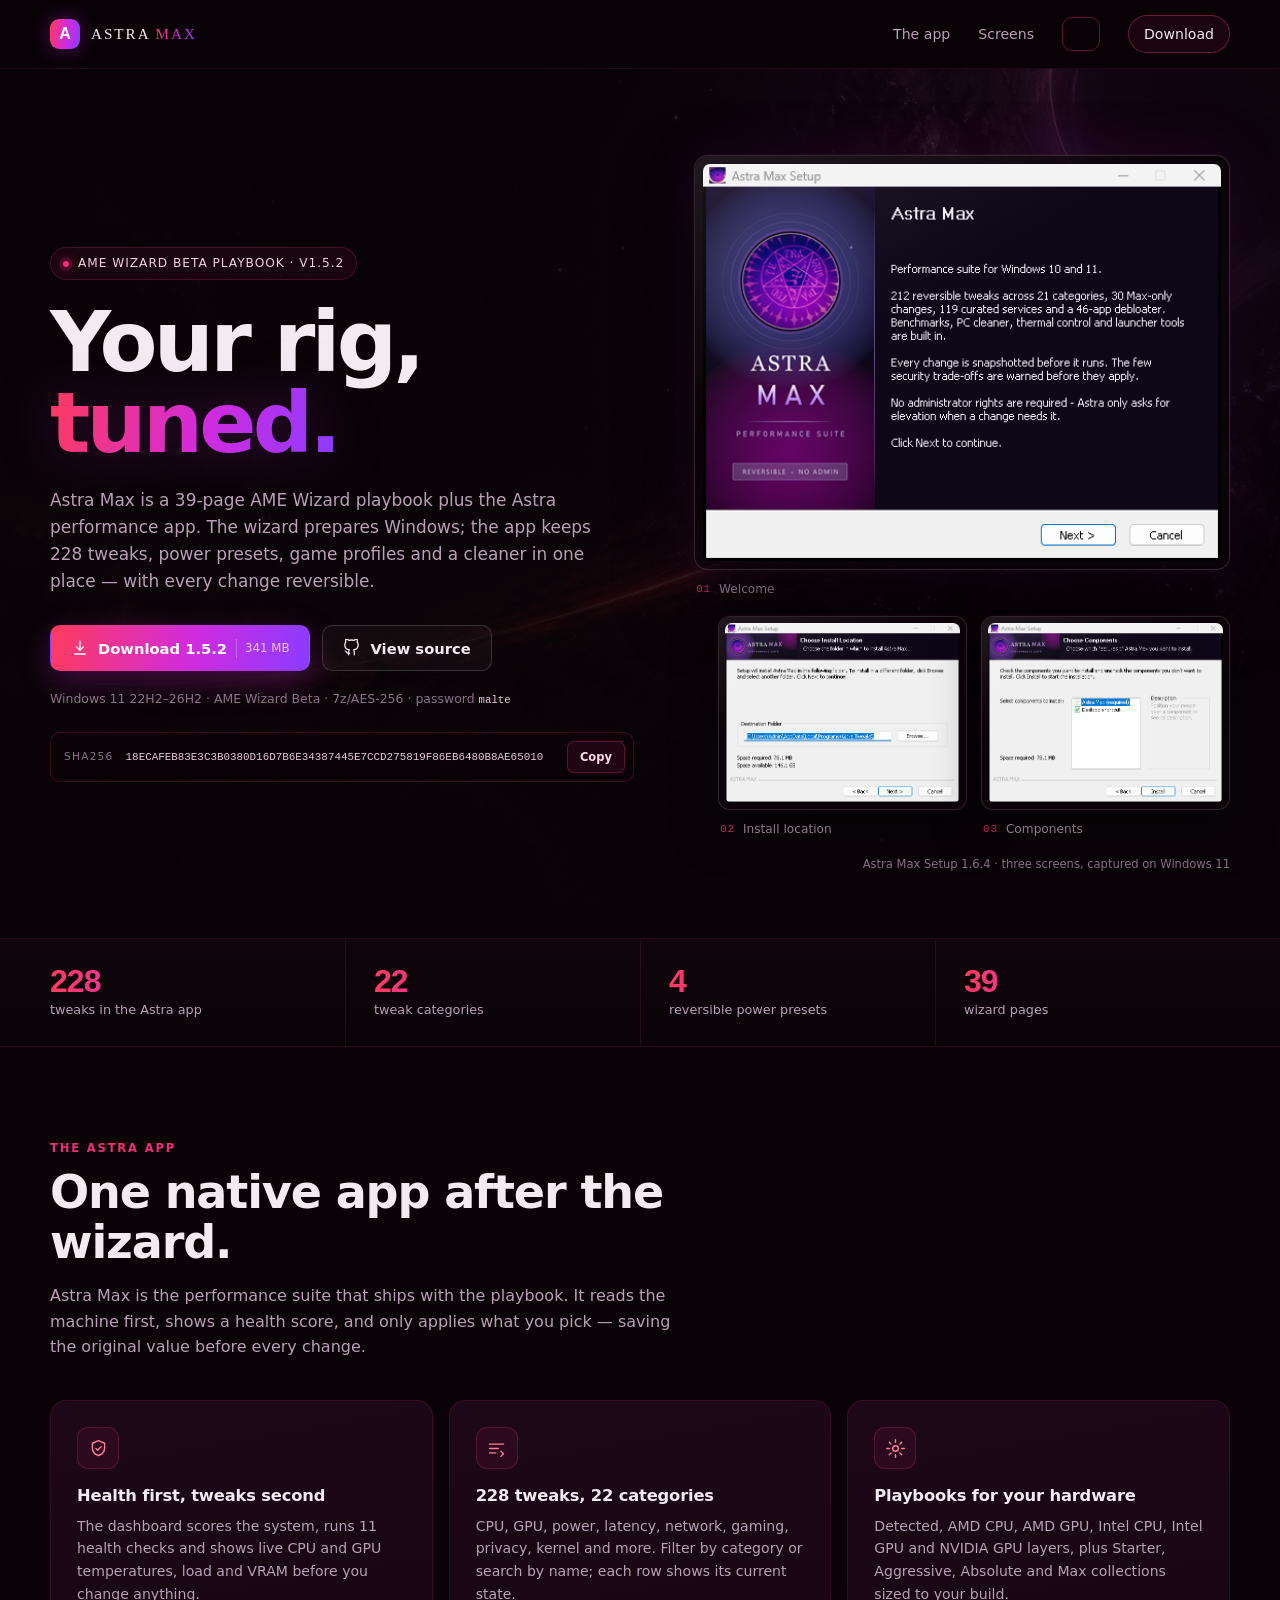
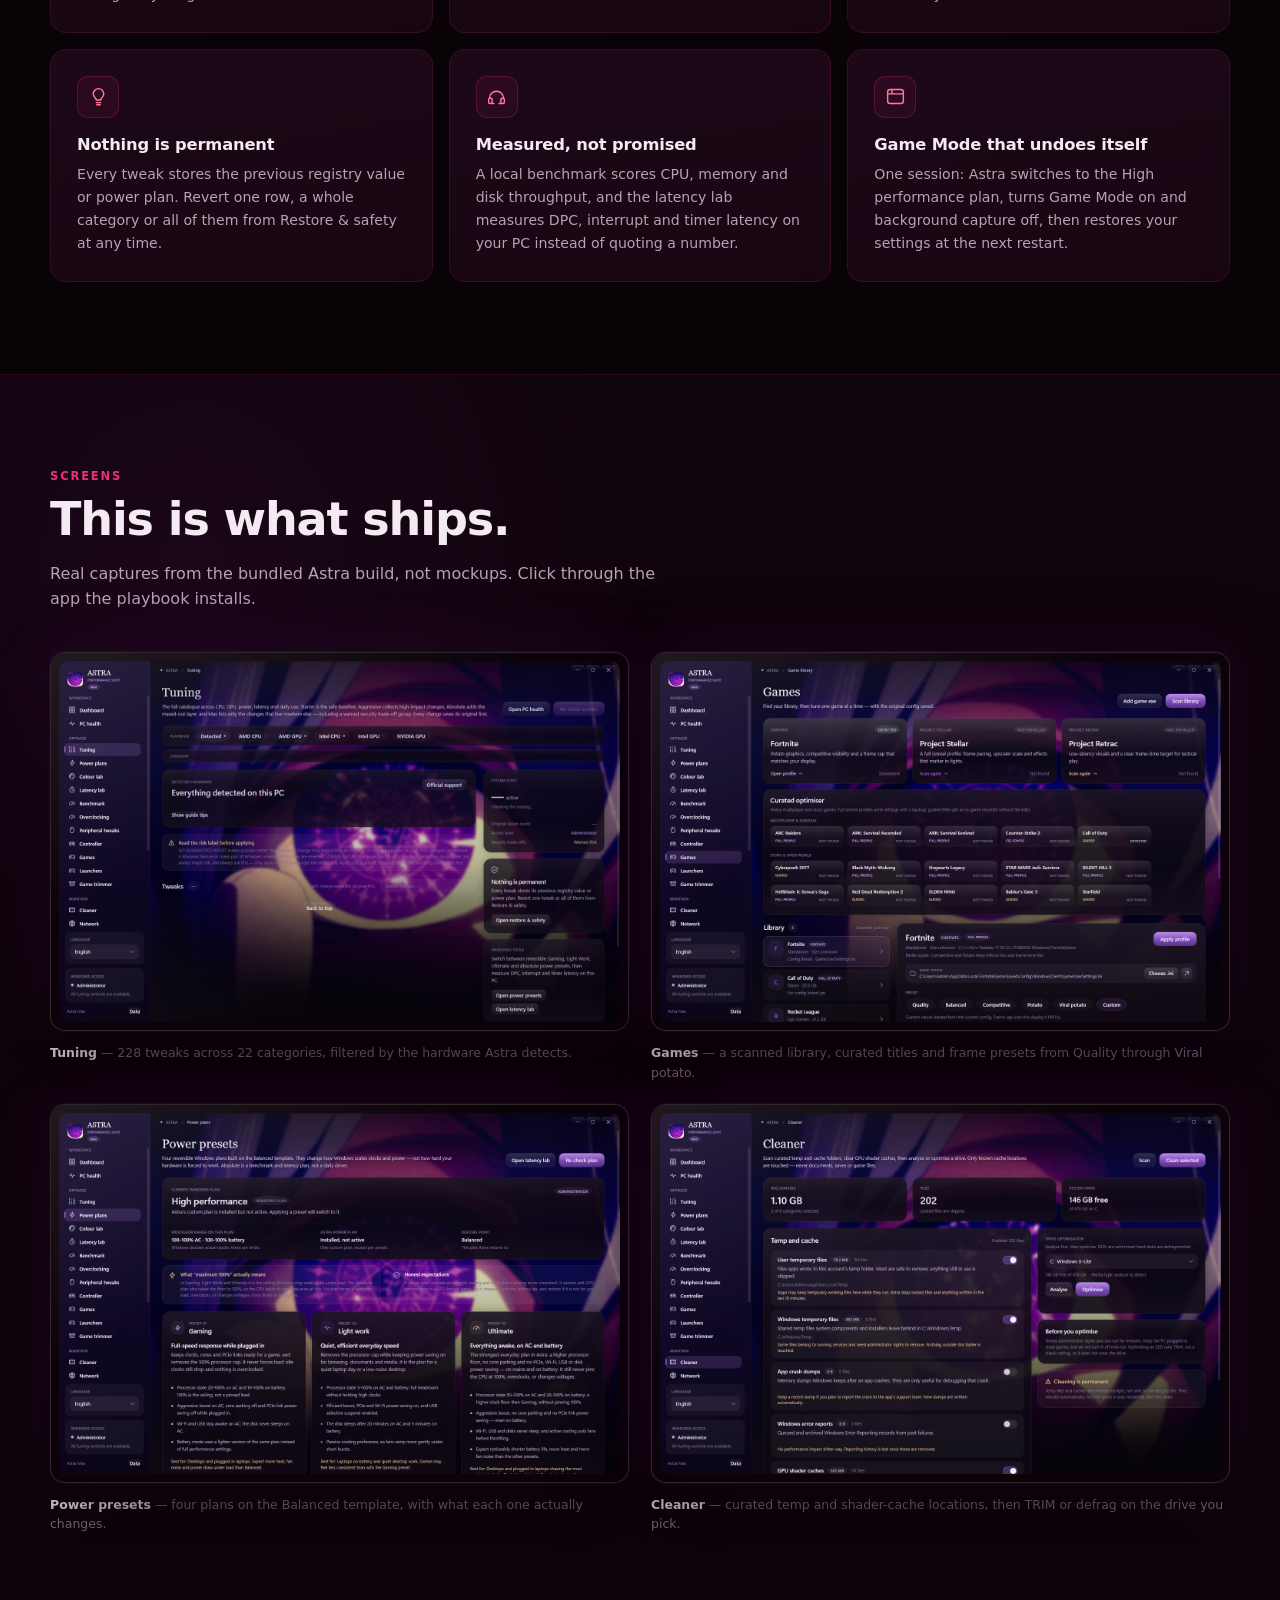
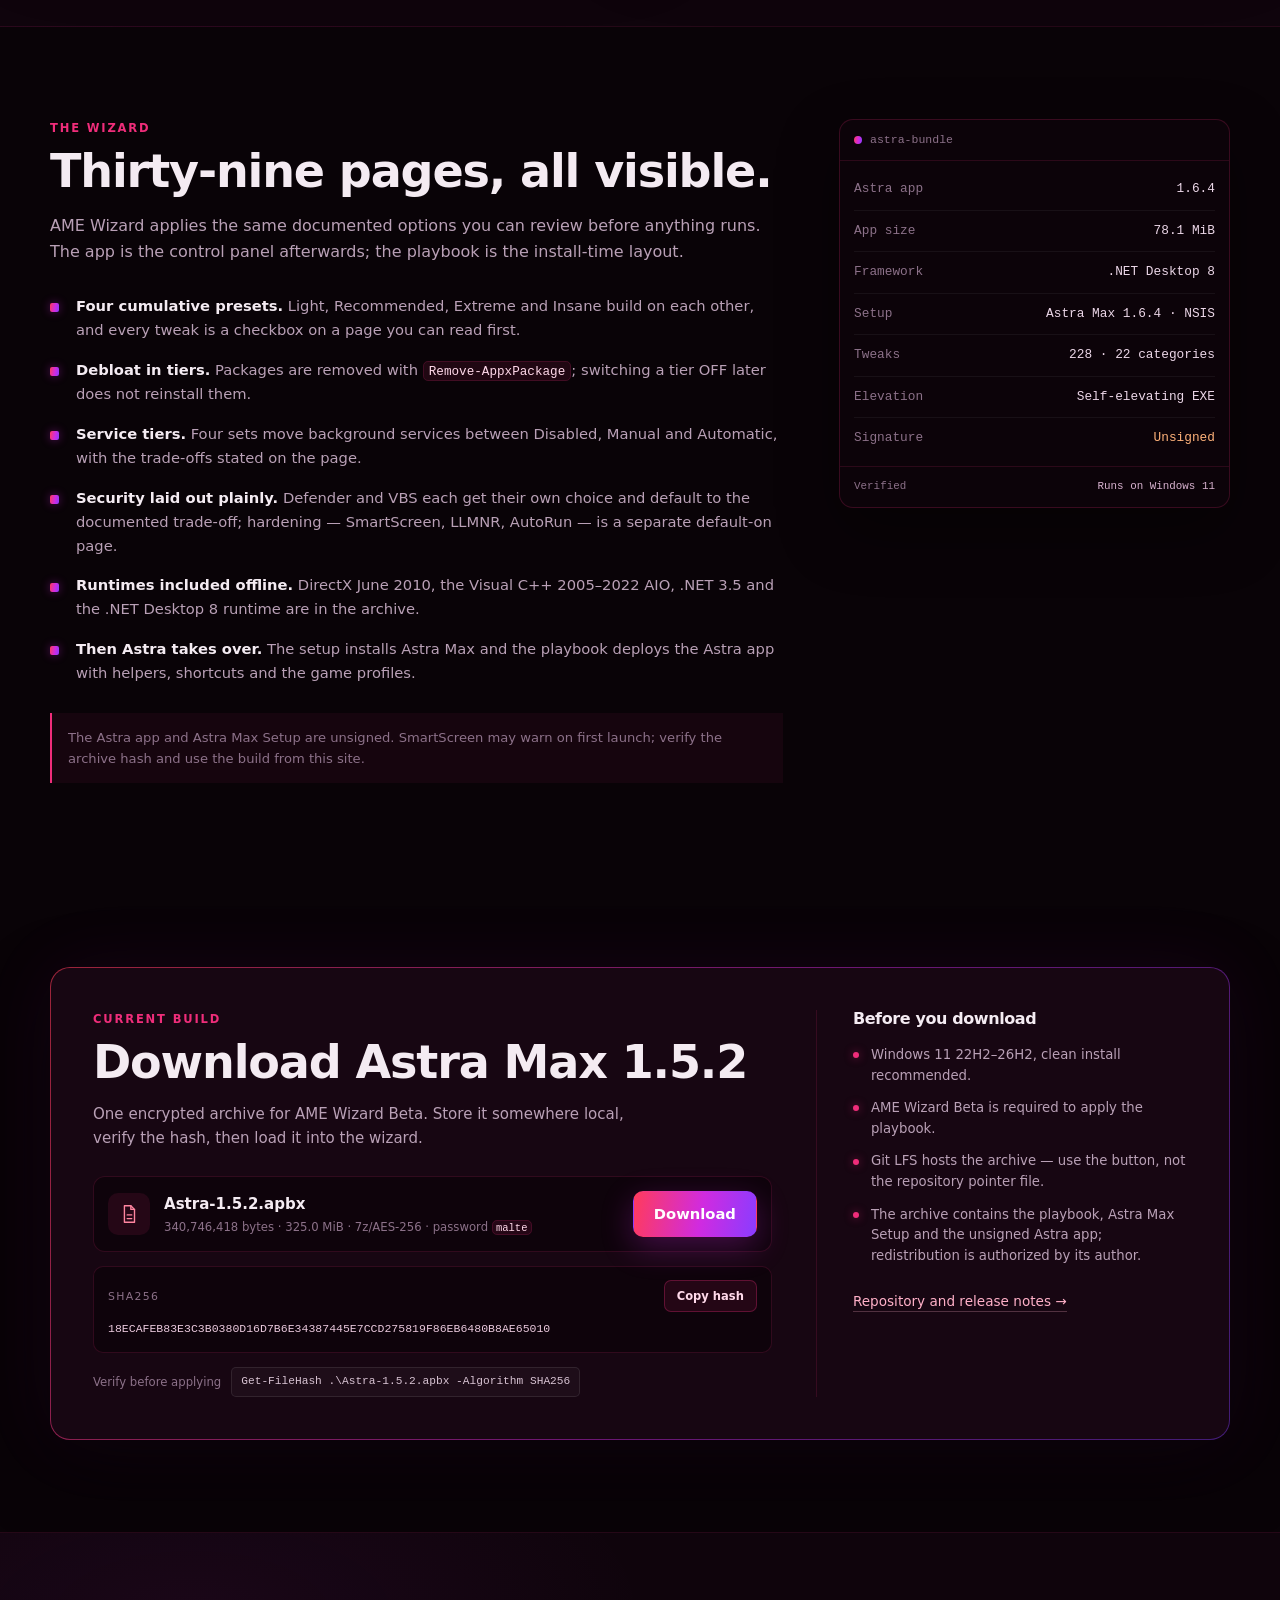
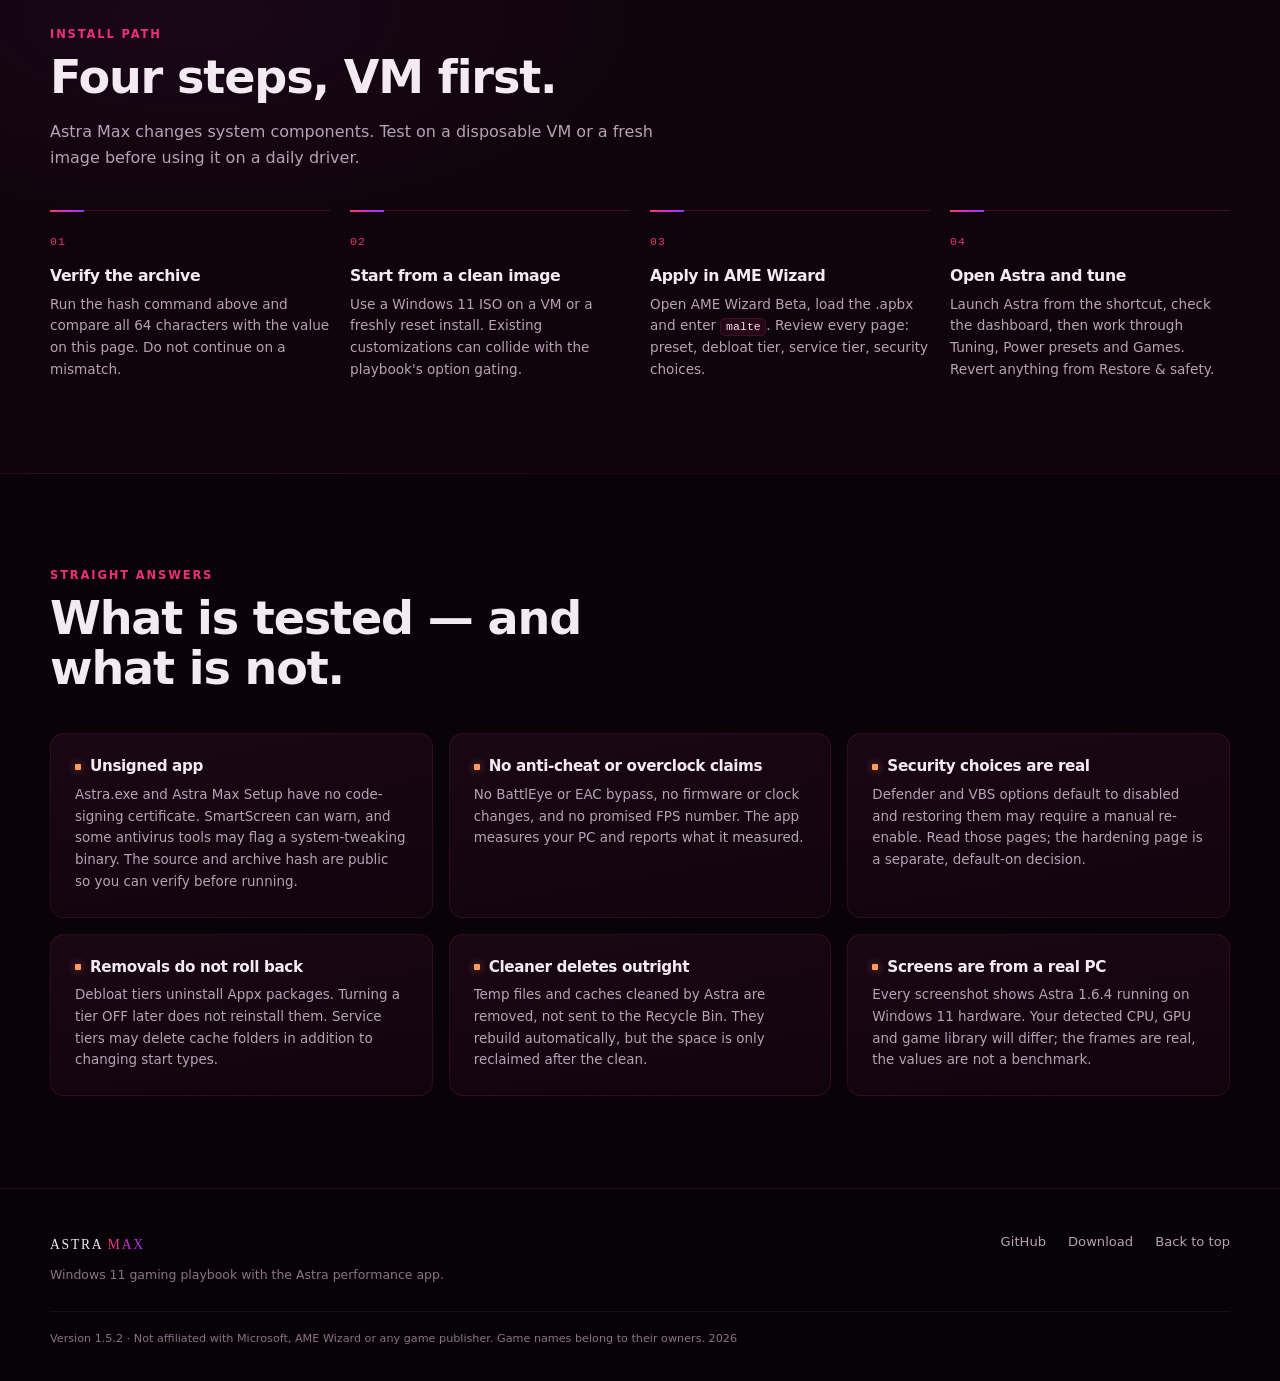
==== commit b1d58b2d: "Ship 1.5.2 with a StartAllBack install option, neon icon and Georgia wordmark" ====
--- a/docs/index.html
+++ b/docs/index.html
@@ -40,13 +40,13 @@
       <div class="hero-media" aria-hidden="true"></div>
       <div class="wrap hero-grid">
         <div class="hero-copy">
-          <p class="eyebrow"><span class="pulse" aria-hidden="true"></span> AME Wizard Beta playbook · v1.5.1</p>
+          <p class="eyebrow"><span class="pulse" aria-hidden="true"></span> AME Wizard Beta playbook · v1.5.2</p>
           <h1>Your rig,<br><span class="grad-text">tuned.</span></h1>
           <p class="lede">Astra Max is a 39-page AME Wizard playbook plus the Astra performance app. The wizard prepares Windows; the app keeps 228 tweaks, power presets, game profiles and a cleaner in one place — with every change reversible.</p>
           <div class="cta-row">
-            <a class="btn btn-primary" href="https://github.com/Astra-playbook/AstraMax-Playbook/raw/main/Astra-1.5.1.apbx">
+            <a class="btn btn-primary" href="https://github.com/Astra-playbook/AstraMax-Playbook/raw/main/Astra-1.5.2.apbx">
               <svg viewBox="0 0 24 24" aria-hidden="true"><path d="M12 3v12m0 0 4.5-4.5M12 15l-4.5-4.5M5 20h14"/></svg>
-              Download 1.5.1 <span class="btn-meta">341 MB</span>
+              Download 1.5.2 <span class="btn-meta">341 MB</span>
             </a>
             <a class="btn btn-ghost" href="https://github.com/Astra-playbook/AstraMax-Playbook">
               <svg viewBox="0 0 24 24" aria-hidden="true"><path d="M9 19c-4 1.5-4-2.5-6-3m12 5v-3.9a3.4 3.4 0 0 0-1-2.6c3-.3 6.2-1.5 6.2-6.8A5.3 5.3 0 0 0 18.8 4a4.9 4.9 0 0 0-.1-3.7S17.5 0 14.7 1.8a13 13 0 0 0-6.8 0C5.1 0 3.9.3 3.9.3A4.9 4.9 0 0 0 3.8 4 5.3 5.3 0 0 0 2.4 7.7c0 5.3 3.2 6.5 6.2 6.8a3.4 3.4 0 0 0-1 2.6V21"/></svg>
@@ -57,8 +57,8 @@
 
           <div class="hash-chip">
             <span class="hash-label">SHA256</span>
-            <code>FD134EFA29C5A22AFFAF3755B8B2BBD8ED1AE279AC12D8B59D3AEEE25324607B</code>
-            <button class="copy-btn" type="button" data-copy="FD134EFA29C5A22AFFAF3755B8B2BBD8ED1AE279AC12D8B59D3AEEE25324607B">Copy</button>
+            <code>18ECAFEB83E3C3B0380D16D7B6E34387445E7CCD275819F86EB6480B8AE65010</code>
+            <button class="copy-btn" type="button" data-copy="18ECAFEB83E3C3B0380D16D7B6E34387445E7CCD275819F86EB6480B8AE65010">Copy</button>
           </div>
         </div>
 
@@ -243,7 +243,7 @@
         <div class="download-card">
           <div class="download-main">
             <p class="kicker">Current build</p>
-            <h2>Download Astra Max 1.5.1</h2>
+            <h2>Download Astra Max 1.5.2</h2>
             <p class="download-lede">One encrypted archive for AME Wizard Beta. Store it somewhere local, verify the hash, then load it into the wizard.</p>
 
             <div class="file-row">
@@ -251,23 +251,23 @@
                 <svg viewBox="0 0 24 24"><path d="M7 3h7l4 4v14H7z"/><path d="M14 3v4h4M10 13h5M10 17h5"/></svg>
               </div>
               <div class="file-meta">
-                <strong>Astra-1.5.1.apbx</strong>
-                <span>340,648,530 bytes · 324.9 MiB · 7z/AES-256 · password <code>malte</code></span>
+                <strong>Astra-1.5.2.apbx</strong>
+                <span>340,746,418 bytes · 325.0 MiB · 7z/AES-256 · password <code>malte</code></span>
               </div>
-              <a class="btn btn-primary btn-download" href="https://github.com/Astra-playbook/AstraMax-Playbook/raw/main/Astra-1.5.1.apbx">Download</a>
+              <a class="btn btn-primary btn-download" href="https://github.com/Astra-playbook/AstraMax-Playbook/raw/main/Astra-1.5.2.apbx">Download</a>
             </div>
 
             <div class="sha-box">
               <div class="sha-head">
                 <span>SHA256</span>
-                <button class="copy-btn" type="button" data-copy="FD134EFA29C5A22AFFAF3755B8B2BBD8ED1AE279AC12D8B59D3AEEE25324607B">Copy hash</button>
+                <button class="copy-btn" type="button" data-copy="18ECAFEB83E3C3B0380D16D7B6E34387445E7CCD275819F86EB6480B8AE65010">Copy hash</button>
               </div>
-              <code class="sha">FD134EFA29C5A22AFFAF3755B8B2BBD8ED1AE279AC12D8B59D3AEEE25324607B</code>
+              <code class="sha">18ECAFEB83E3C3B0380D16D7B6E34387445E7CCD275819F86EB6480B8AE65010</code>
             </div>
 
             <div class="verify">
               <span>Verify before applying</span>
-              <code>Get-FileHash .\Astra-1.5.1.apbx -Algorithm SHA256</code>
+              <code>Get-FileHash .\Astra-1.5.2.apbx -Algorithm SHA256</code>
             </div>
           </div>
 
@@ -366,7 +366,7 @@
         <a href="#download">Download</a>
         <a href="#top">Back to top</a>
       </div>
-      <p class="fineprint">Version 1.5.1 · Not affiliated with Microsoft, AME Wizard or any game publisher. Game names belong to their owners. <span id="year"></span></p>
+      <p class="fineprint">Version 1.5.2 · Not affiliated with Microsoft, AME Wizard or any game publisher. Game names belong to their owners. <span id="year"></span></p>
     </div>
   </footer>
   </div>
@@ -379,7 +379,7 @@
           Back to site
         </button>
         <span class="pb-brand">ASTRA <strong>MAX</strong></span>
-        <a class="nav-cta" href="https://github.com/Astra-playbook/AstraMax-Playbook/raw/main/Astra-1.5.1.apbx">Download 1.5.1</a>
+        <a class="nav-cta" href="https://github.com/Astra-playbook/AstraMax-Playbook/raw/main/Astra-1.5.2.apbx">Download 1.5.2</a>
       </div>
     </header>
 
@@ -392,7 +392,7 @@
 
       <div class="pb-pages" id="pb-pages"></div>
 
-      <p class="pb-footnote">Astra Max 1.5.1 · 39 pages · the page list mirrors <code>playbook.conf</code> in the repository.</p>
+      <p class="pb-footnote">Astra Max 1.5.2 · 39 pages · the page list mirrors <code>playbook.conf</code> in the repository.</p>
     </div>
   </section>
 
--- a/docs/styles.css
+++ b/docs/styles.css
@@ -137,11 +137,18 @@
   box-shadow: 0 0 22px rgba(208, 43, 224, 0.35);
 }
 
+.brand-text {
+  font-family: Georgia, Cambria, "Times New Roman", serif;
+  font-weight: 400;
+  letter-spacing: 0.13em;
+}
+
 .brand-text strong {
   background: var(--grad);
   -webkit-background-clip: text;
   background-clip: text;
   color: transparent;
+  font-weight: 400;
 }
 
 .site-nav {
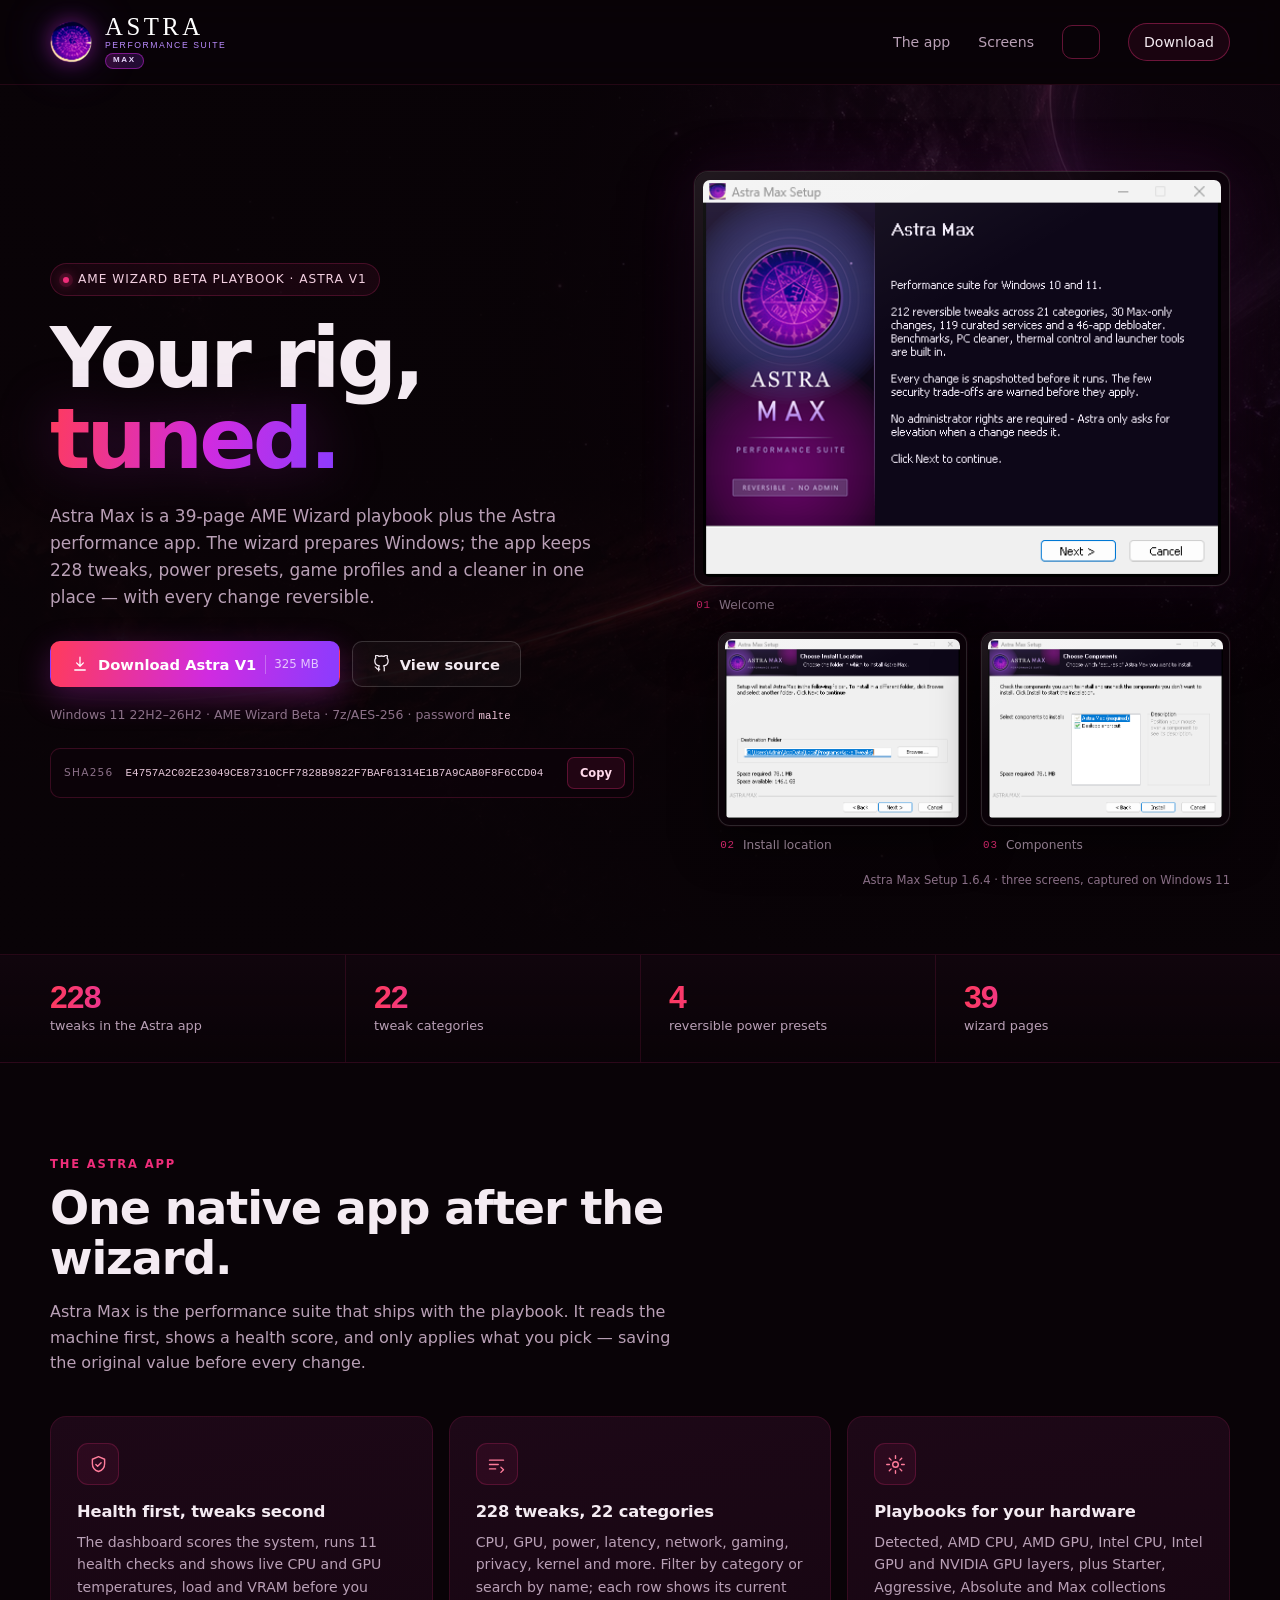
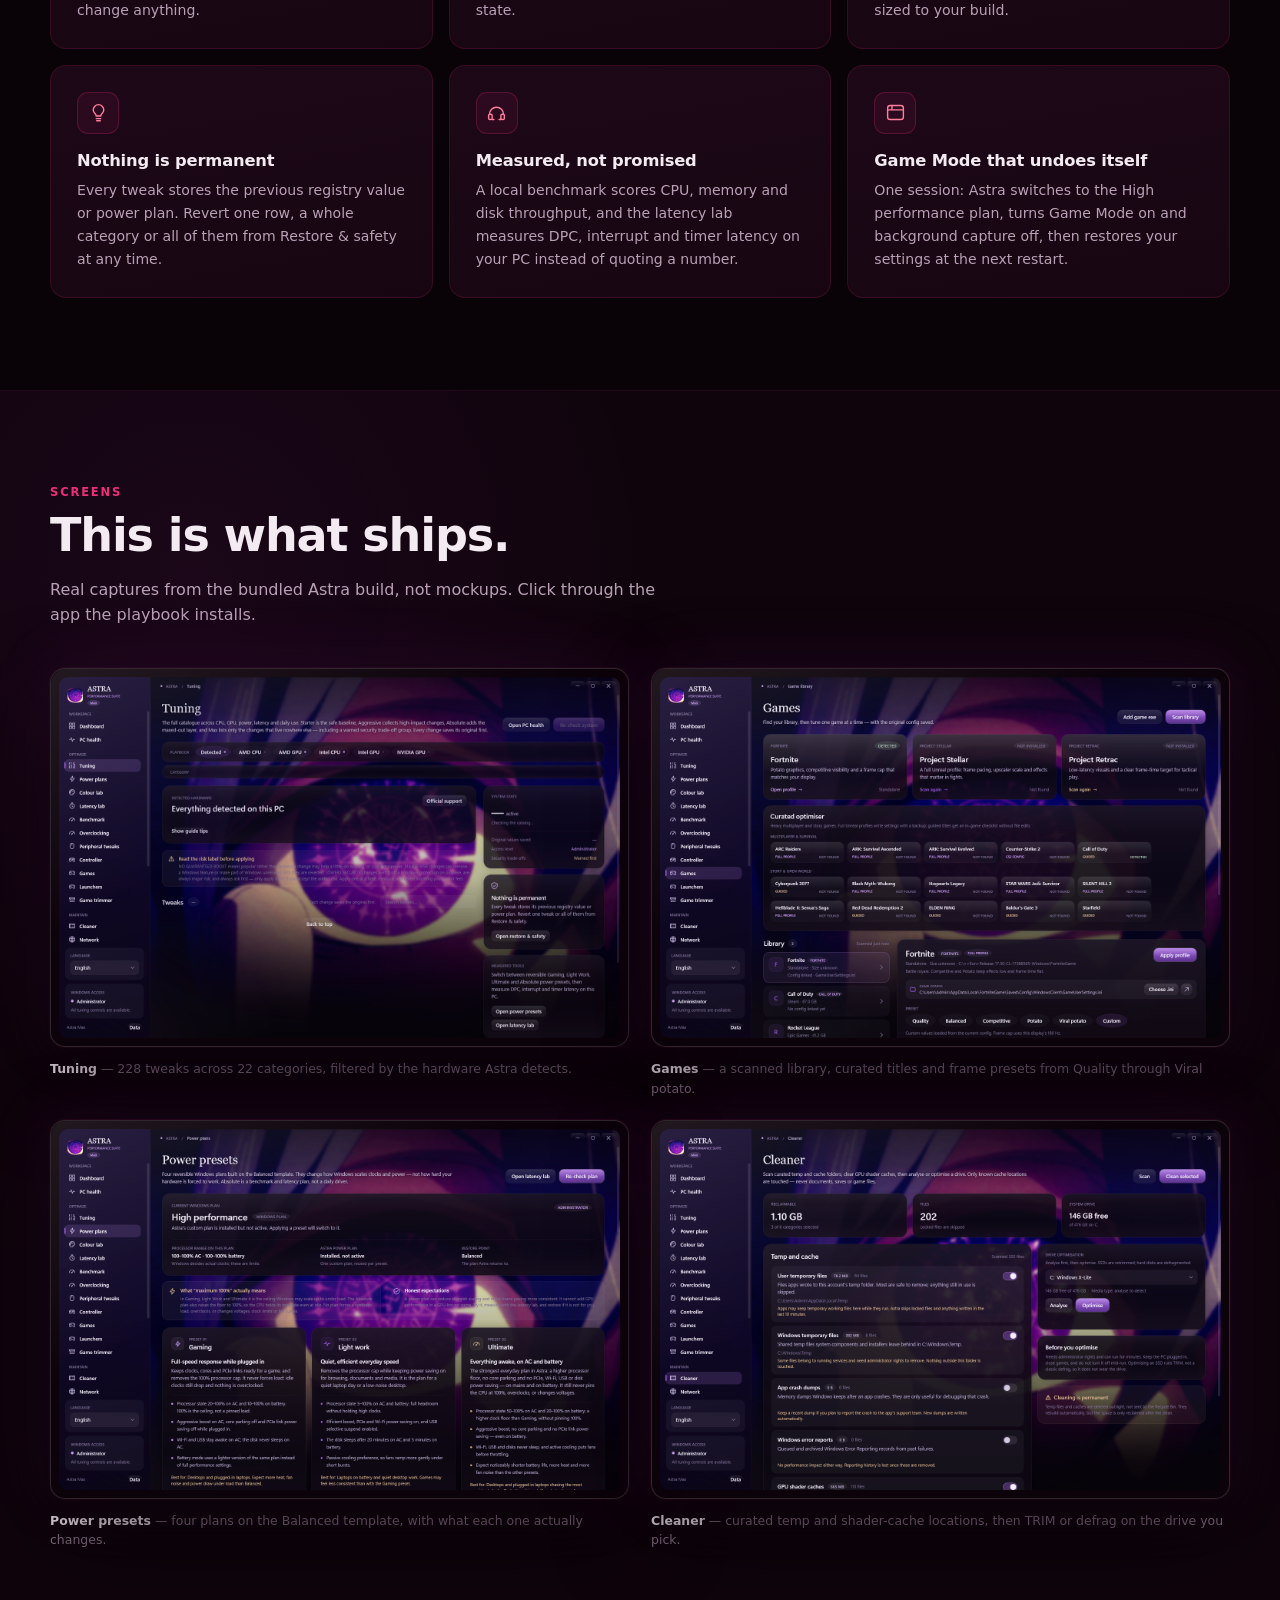
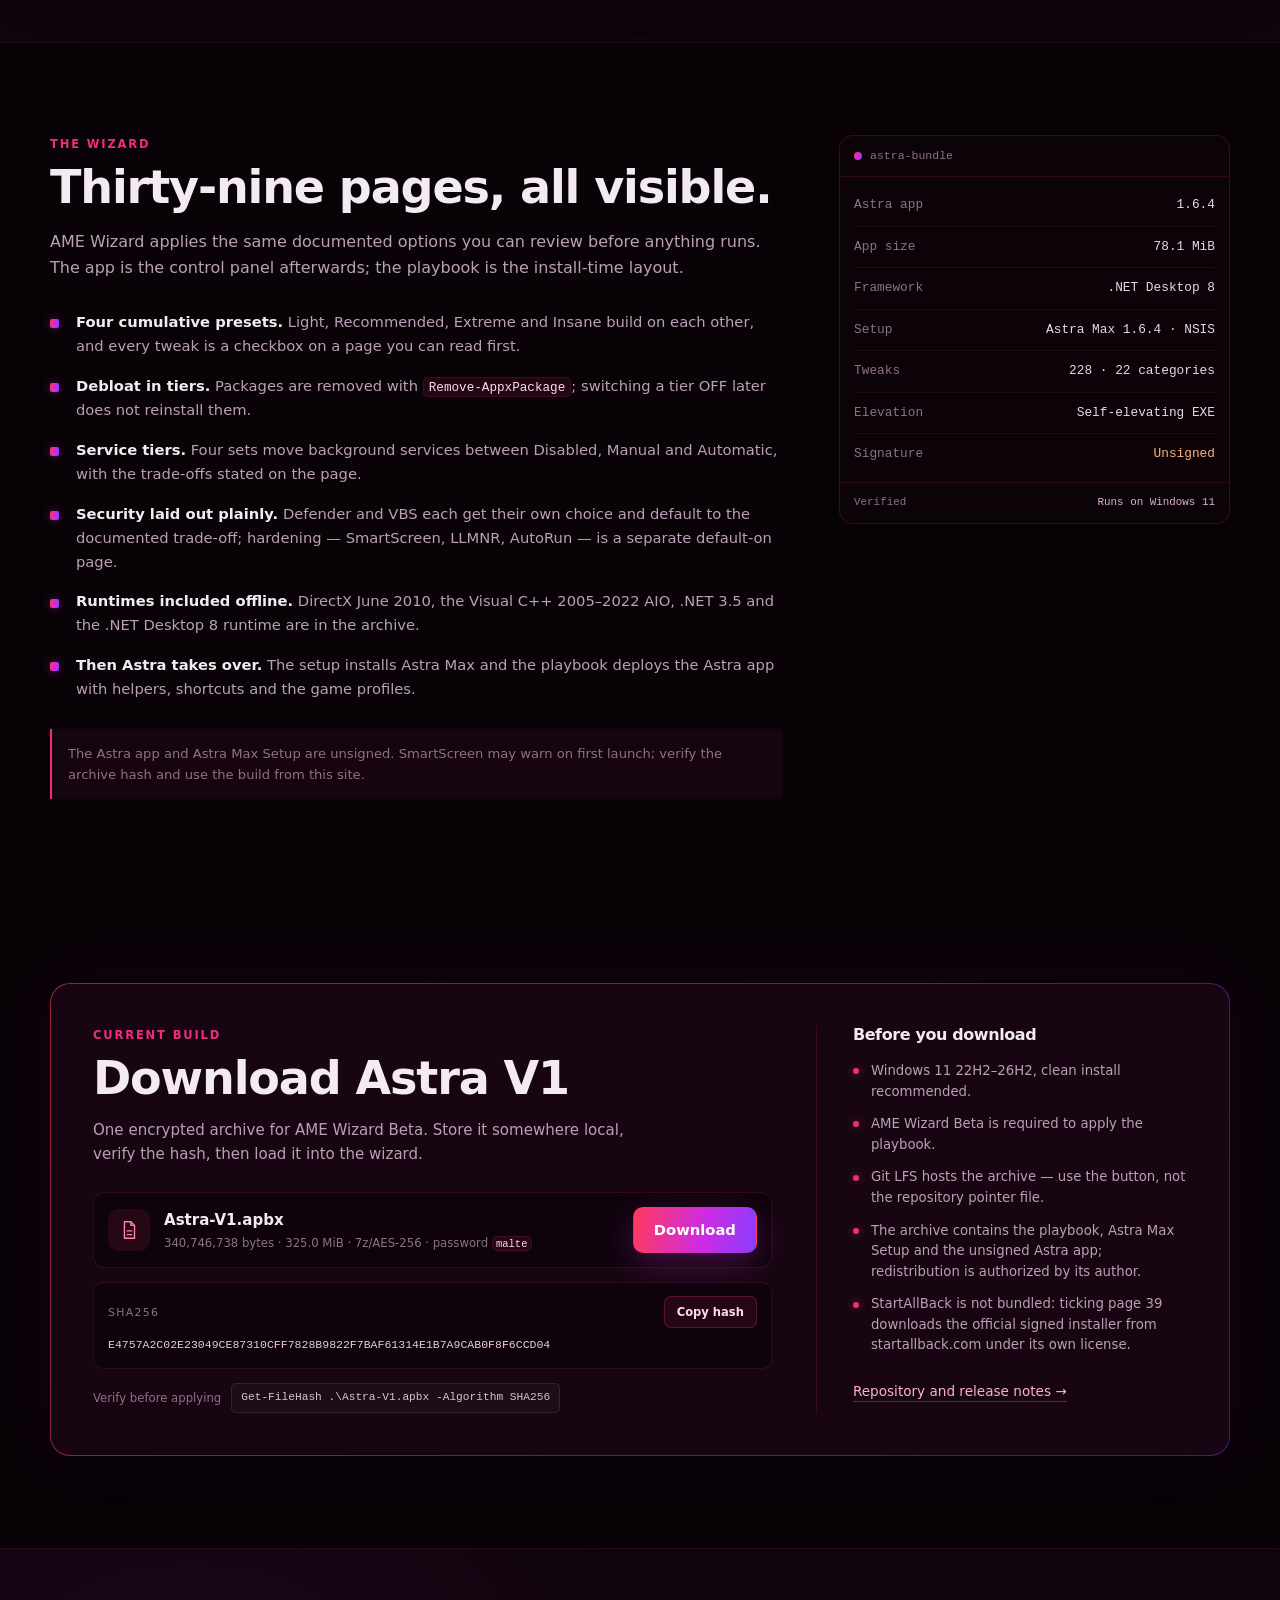
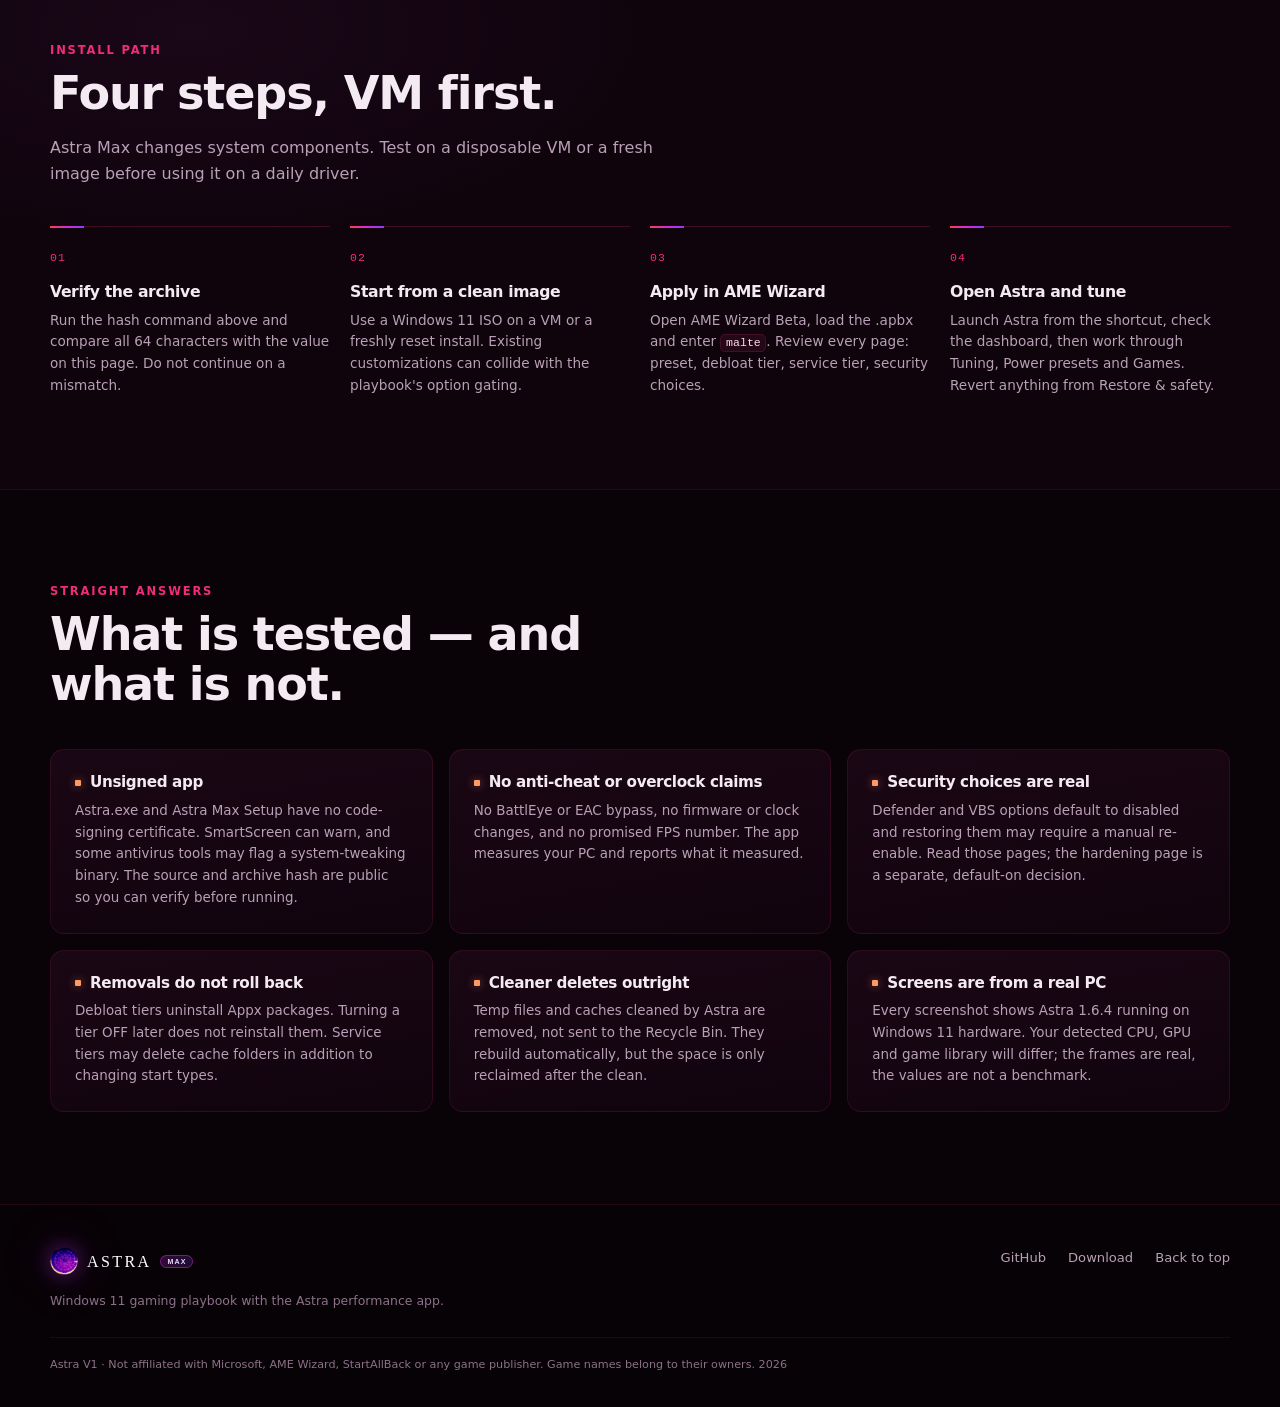
==== commit 54da8c12: "Ship Astra V1 with vendor-fetched StartAllBack and app emblem branding Make the StartAllBack-enabled" ====
--- a/docs/index.html
+++ b/docs/index.html
@@ -20,9 +20,13 @@
   <div id="site-view">
   <header class="site-header">
     <div class="wrap header-inner">
-      <a class="brand" href="#top" aria-label="Astra Max home">
-        <span class="brand-mark" aria-hidden="true">A</span>
-        <span class="brand-text">ASTRA <strong>MAX</strong></span>
+      <a class="brand" href="#top" aria-label="Astra home">
+        <img class="brand-mark" src="assets/astra-emblem.png" alt="" width="42" height="42">
+        <span class="brand-copy">
+          <span class="brand-text">ASTRA</span>
+          <span class="brand-sub">Performance suite</span>
+          <span class="brand-max">Max</span>
+        </span>
       </a>
       <nav class="site-nav" aria-label="Main">
         <a href="#app">The app</a>
@@ -40,13 +44,13 @@
       <div class="hero-media" aria-hidden="true"></div>
       <div class="wrap hero-grid">
         <div class="hero-copy">
-          <p class="eyebrow"><span class="pulse" aria-hidden="true"></span> AME Wizard Beta playbook · v1.5.2</p>
+          <p class="eyebrow"><span class="pulse" aria-hidden="true"></span> AME Wizard Beta playbook · Astra V1</p>
           <h1>Your rig,<br><span class="grad-text">tuned.</span></h1>
           <p class="lede">Astra Max is a 39-page AME Wizard playbook plus the Astra performance app. The wizard prepares Windows; the app keeps 228 tweaks, power presets, game profiles and a cleaner in one place — with every change reversible.</p>
           <div class="cta-row">
-            <a class="btn btn-primary" href="https://github.com/Astra-playbook/AstraMax-Playbook/raw/main/Astra-1.5.2.apbx">
+            <a class="btn btn-primary" href="https://github.com/Astra-playbook/AstraMax-Playbook/raw/main/Astra-V1.apbx">
               <svg viewBox="0 0 24 24" aria-hidden="true"><path d="M12 3v12m0 0 4.5-4.5M12 15l-4.5-4.5M5 20h14"/></svg>
-              Download 1.5.2 <span class="btn-meta">341 MB</span>
+              Download Astra V1 <span class="btn-meta">325 MB</span>
             </a>
             <a class="btn btn-ghost" href="https://github.com/Astra-playbook/AstraMax-Playbook">
               <svg viewBox="0 0 24 24" aria-hidden="true"><path d="M9 19c-4 1.5-4-2.5-6-3m12 5v-3.9a3.4 3.4 0 0 0-1-2.6c3-.3 6.2-1.5 6.2-6.8A5.3 5.3 0 0 0 18.8 4a4.9 4.9 0 0 0-.1-3.7S17.5 0 14.7 1.8a13 13 0 0 0-6.8 0C5.1 0 3.9.3 3.9.3A4.9 4.9 0 0 0 3.8 4 5.3 5.3 0 0 0 2.4 7.7c0 5.3 3.2 6.5 6.2 6.8a3.4 3.4 0 0 0-1 2.6V21"/></svg>
@@ -57,8 +61,8 @@
 
           <div class="hash-chip">
             <span class="hash-label">SHA256</span>
-            <code>18ECAFEB83E3C3B0380D16D7B6E34387445E7CCD275819F86EB6480B8AE65010</code>
-            <button class="copy-btn" type="button" data-copy="18ECAFEB83E3C3B0380D16D7B6E34387445E7CCD275819F86EB6480B8AE65010">Copy</button>
+            <code>E4757A2C02E23049CE87310CFF7828B9822F7BAF61314E1B7A9CAB0F8F6CCD04</code>
+            <button class="copy-btn" type="button" data-copy="E4757A2C02E23049CE87310CFF7828B9822F7BAF61314E1B7A9CAB0F8F6CCD04">Copy</button>
           </div>
         </div>
 
@@ -243,7 +247,7 @@
         <div class="download-card">
           <div class="download-main">
             <p class="kicker">Current build</p>
-            <h2>Download Astra Max 1.5.2</h2>
+            <h2>Download Astra V1</h2>
             <p class="download-lede">One encrypted archive for AME Wizard Beta. Store it somewhere local, verify the hash, then load it into the wizard.</p>
 
             <div class="file-row">
@@ -251,23 +255,23 @@
                 <svg viewBox="0 0 24 24"><path d="M7 3h7l4 4v14H7z"/><path d="M14 3v4h4M10 13h5M10 17h5"/></svg>
               </div>
               <div class="file-meta">
-                <strong>Astra-1.5.2.apbx</strong>
-                <span>340,746,418 bytes · 325.0 MiB · 7z/AES-256 · password <code>malte</code></span>
+                <strong>Astra-V1.apbx</strong>
+                <span>340,746,738 bytes · 325.0 MiB · 7z/AES-256 · password <code>malte</code></span>
               </div>
-              <a class="btn btn-primary btn-download" href="https://github.com/Astra-playbook/AstraMax-Playbook/raw/main/Astra-1.5.2.apbx">Download</a>
+              <a class="btn btn-primary btn-download" href="https://github.com/Astra-playbook/AstraMax-Playbook/raw/main/Astra-V1.apbx">Download</a>
             </div>
 
             <div class="sha-box">
               <div class="sha-head">
                 <span>SHA256</span>
-                <button class="copy-btn" type="button" data-copy="18ECAFEB83E3C3B0380D16D7B6E34387445E7CCD275819F86EB6480B8AE65010">Copy hash</button>
+                <button class="copy-btn" type="button" data-copy="E4757A2C02E23049CE87310CFF7828B9822F7BAF61314E1B7A9CAB0F8F6CCD04">Copy hash</button>
               </div>
-              <code class="sha">18ECAFEB83E3C3B0380D16D7B6E34387445E7CCD275819F86EB6480B8AE65010</code>
+              <code class="sha">E4757A2C02E23049CE87310CFF7828B9822F7BAF61314E1B7A9CAB0F8F6CCD04</code>
             </div>
 
             <div class="verify">
               <span>Verify before applying</span>
-              <code>Get-FileHash .\Astra-1.5.2.apbx -Algorithm SHA256</code>
+              <code>Get-FileHash .\Astra-V1.apbx -Algorithm SHA256</code>
             </div>
           </div>
 
@@ -278,6 +282,7 @@
               <li>AME Wizard Beta is required to apply the playbook.</li>
               <li>Git LFS hosts the archive — use the button, not the repository pointer file.</li>
               <li>The archive contains the playbook, Astra Max Setup and the unsigned Astra app; redistribution is authorized by its author.</li>
+              <li>StartAllBack is not bundled: ticking page 39 downloads the official signed installer from startallback.com under its own license.</li>
             </ul>
             <a class="text-link" href="https://github.com/Astra-playbook/AstraMax-Playbook">Repository and release notes <span aria-hidden="true">→</span></a>
           </aside>
@@ -358,7 +363,11 @@
   <footer class="site-footer">
     <div class="wrap footer-inner">
       <div>
-        <span class="brand-text small">ASTRA <strong>MAX</strong></span>
+        <span class="footer-brand">
+          <img class="brand-mark" src="assets/astra-emblem.png" alt="" width="28" height="28">
+          <span class="brand-text small">ASTRA</span>
+          <span class="brand-max small">Max</span>
+        </span>
         <p>Windows 11 gaming playbook with the Astra performance app.</p>
       </div>
       <div class="footer-links">
@@ -366,7 +375,7 @@
         <a href="#download">Download</a>
         <a href="#top">Back to top</a>
       </div>
-      <p class="fineprint">Version 1.5.2 · Not affiliated with Microsoft, AME Wizard or any game publisher. Game names belong to their owners. <span id="year"></span></p>
+      <p class="fineprint">Astra V1 · Not affiliated with Microsoft, AME Wizard, StartAllBack or any game publisher. Game names belong to their owners. <span id="year"></span></p>
     </div>
   </footer>
   </div>
@@ -378,8 +387,12 @@
           <svg viewBox="0 0 24 24" aria-hidden="true"><path d="M15 5l-7 7 7 7"/></svg>
           Back to site
         </button>
-        <span class="pb-brand">ASTRA <strong>MAX</strong></span>
-        <a class="nav-cta" href="https://github.com/Astra-playbook/AstraMax-Playbook/raw/main/Astra-1.5.2.apbx">Download 1.5.2</a>
+        <span class="pb-brand">
+          <img src="assets/astra-emblem.png" alt="" width="28" height="28">
+          <span class="pb-brand-text">ASTRA</span>
+          <span class="brand-max">Max</span>
+        </span>
+        <a class="nav-cta" href="https://github.com/Astra-playbook/AstraMax-Playbook/raw/main/Astra-V1.apbx">Download Astra V1</a>
       </div>
     </header>
 
@@ -392,7 +405,7 @@
 
       <div class="pb-pages" id="pb-pages"></div>
 
-      <p class="pb-footnote">Astra Max 1.5.2 · 39 pages · the page list mirrors <code>playbook.conf</code> in the repository.</p>
+      <p class="pb-footnote">Astra V1 · 39 pages · the page list mirrors <code>playbook.conf</code> in the repository.</p>
     </div>
   </section>
 
--- a/docs/styles.css
+++ b/docs/styles.css
@@ -108,47 +108,72 @@
   display: flex;
   align-items: center;
   justify-content: space-between;
-  height: 68px;
+  height: 84px;
   gap: 24px;
 }
 
 .brand {
   display: inline-flex;
   align-items: center;
-  gap: 11px;
+  gap: 13px;
   text-decoration: none;
+}
+
+.brand-mark {
+  width: 42px;
+  height: 42px;
+  border-radius: 50%;
+  object-fit: cover;
+  flex: none;
+  filter: drop-shadow(0 0 10px rgba(192, 38, 211, 0.45)) drop-shadow(0 0 24px rgba(138, 60, 255, 0.22));
+}
+
+.brand-copy {
+  display: flex;
+  flex-direction: column;
+  align-items: flex-start;
+  gap: 1px;
+}
+
+.brand-text {
+  color: #fff;
+  font-family: Georgia, Cambria, "Times New Roman", serif;
+  font-size: 1.55rem;
+  font-weight: 400;
+  line-height: 0.95;
+  letter-spacing: 0.14em;
+}
+
+.brand-sub {
+  color: #bb8cff;
+  font-family: "Segoe UI Variable Display", "Segoe UI", sans-serif;
+  font-size: 0.54rem;
+  line-height: 1.2;
+  letter-spacing: 0.18em;
+  text-transform: uppercase;
+}
+
+.brand-max {
+  display: inline-block;
+  margin-top: 2px;
+  padding: 1px 7px 2px;
+  border: 1px solid rgba(192, 38, 211, 0.55);
+  border-radius: 999px;
+  background: linear-gradient(100deg, rgba(208, 43, 224, 0.22), rgba(138, 60, 255, 0.18));
+  color: #ecd9ff;
+  font-family: "Segoe UI Variable Display", "Segoe UI", sans-serif;
+  font-size: 0.5rem;
+  font-weight: 700;
+  line-height: 1.3;
+  letter-spacing: 0.2em;
+  text-transform: uppercase;
+}
+
+.brand-max.small {
+  margin-top: 0;
+  padding: 1px 6px;
+  font-size: 0.44rem;
   letter-spacing: 0.16em;
-  font-size: 0.95rem;
-  font-weight: 700;
-}
-
-.brand-mark {
-  display: grid;
-  place-items: center;
-  width: 30px;
-  height: 30px;
-  border-radius: 9px;
-  background: var(--grad);
-  color: #fff;
-  font-family: "Segoe UI Variable Display", "Segoe UI", sans-serif;
-  font-size: 1rem;
-  font-weight: 800;
-  letter-spacing: 0;
-  box-shadow: 0 0 22px rgba(208, 43, 224, 0.35);
-}
-
-.brand-text {
-  font-family: Georgia, Cambria, "Times New Roman", serif;
-  font-weight: 400;
-  letter-spacing: 0.13em;
-}
-
-.brand-text strong {
-  background: var(--grad);
-  -webkit-background-clip: text;
-  background-clip: text;
-  color: transparent;
-  font-weight: 400;
 }
 
 .site-nav {
@@ -592,17 +617,25 @@
 }
 
 .pb-brand {
+  display: inline-flex;
+  align-items: center;
+  gap: 9px;
   margin-right: auto;
-  letter-spacing: 0.16em;
-  font-size: 0.9rem;
-  font-weight: 700;
-}
-
-.pb-brand strong {
-  background: var(--grad);
-  -webkit-background-clip: text;
-  background-clip: text;
-  color: transparent;
+}
+
+.pb-brand img {
+  width: 28px;
+  height: 28px;
+  border-radius: 50%;
+  object-fit: cover;
+  filter: drop-shadow(0 0 8px rgba(192, 38, 211, 0.4));
+}
+
+.pb-brand-text {
+  color: var(--text);
+  font-family: Georgia, Cambria, "Times New Roman", serif;
+  font-size: 1.02rem;
+  letter-spacing: 0.15em;
 }
 
 .pb-body {
@@ -1387,8 +1420,20 @@
   align-items: start;
 }
 
+.footer-brand {
+  display: inline-flex;
+  align-items: center;
+  gap: 9px;
+}
+
+.footer-brand .brand-mark {
+  width: 28px;
+  height: 28px;
+}
+
 .brand-text.small {
-  font-size: 0.85rem;
+  font-size: 1rem;
+  letter-spacing: 0.15em;
 }
 
 .site-footer p {
@@ -1477,6 +1522,31 @@
     width: calc(100% - 32px);
   }
 
+  .header-inner {
+    height: 76px;
+  }
+
+  .brand {
+    gap: 10px;
+  }
+
+  .brand-mark {
+    width: 36px;
+    height: 36px;
+  }
+
+  .brand-text {
+    font-size: 1.35rem;
+  }
+
+  .brand-sub {
+    font-size: 0.48rem;
+  }
+
+  .brand-max {
+    font-size: 0.44rem;
+  }
+
   .site-nav {
     gap: 16px;
   }
@@ -1562,7 +1632,17 @@
   }
 
   .pb-brand {
+    display: inline-flex;
+  }
+
+  .pb-brand-text,
+  .pb-brand .brand-max {
     display: none;
+  }
+
+  .pb-brand img {
+    width: 24px;
+    height: 24px;
   }
 
   .pb-back,
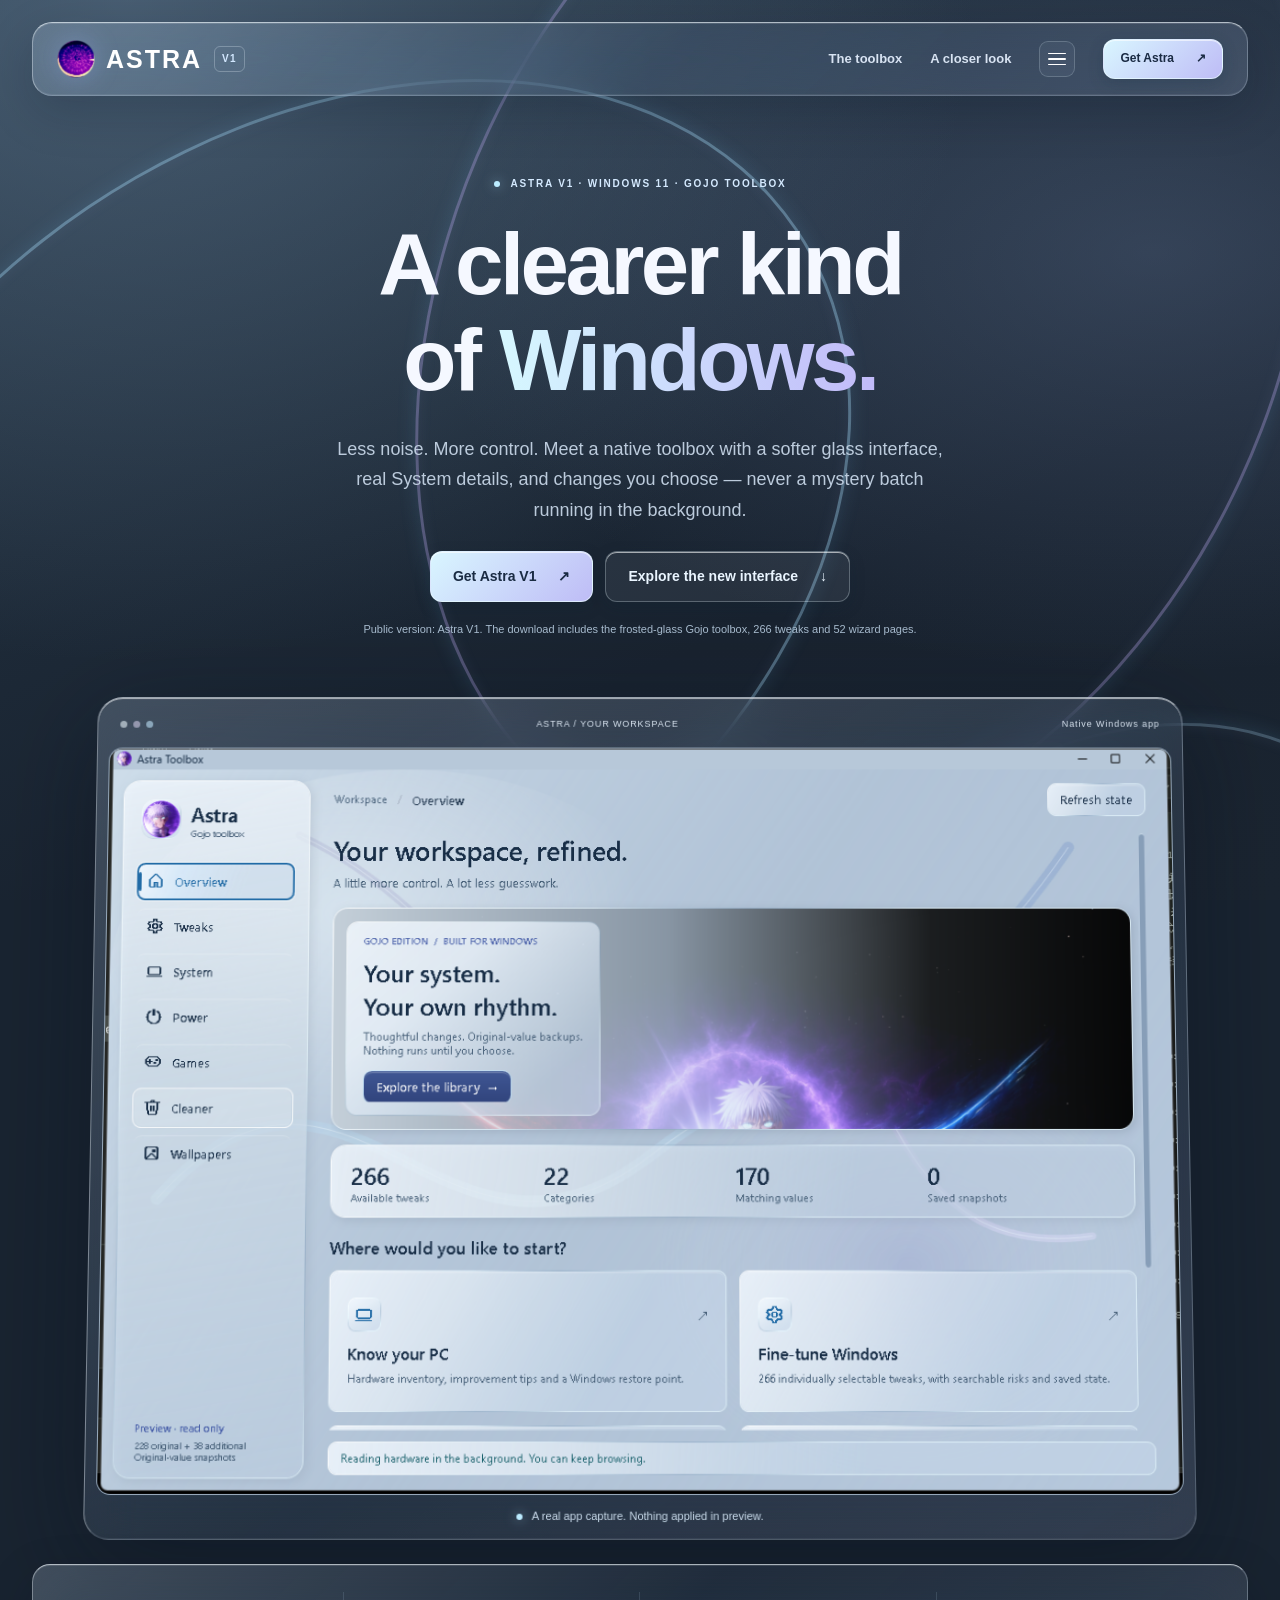
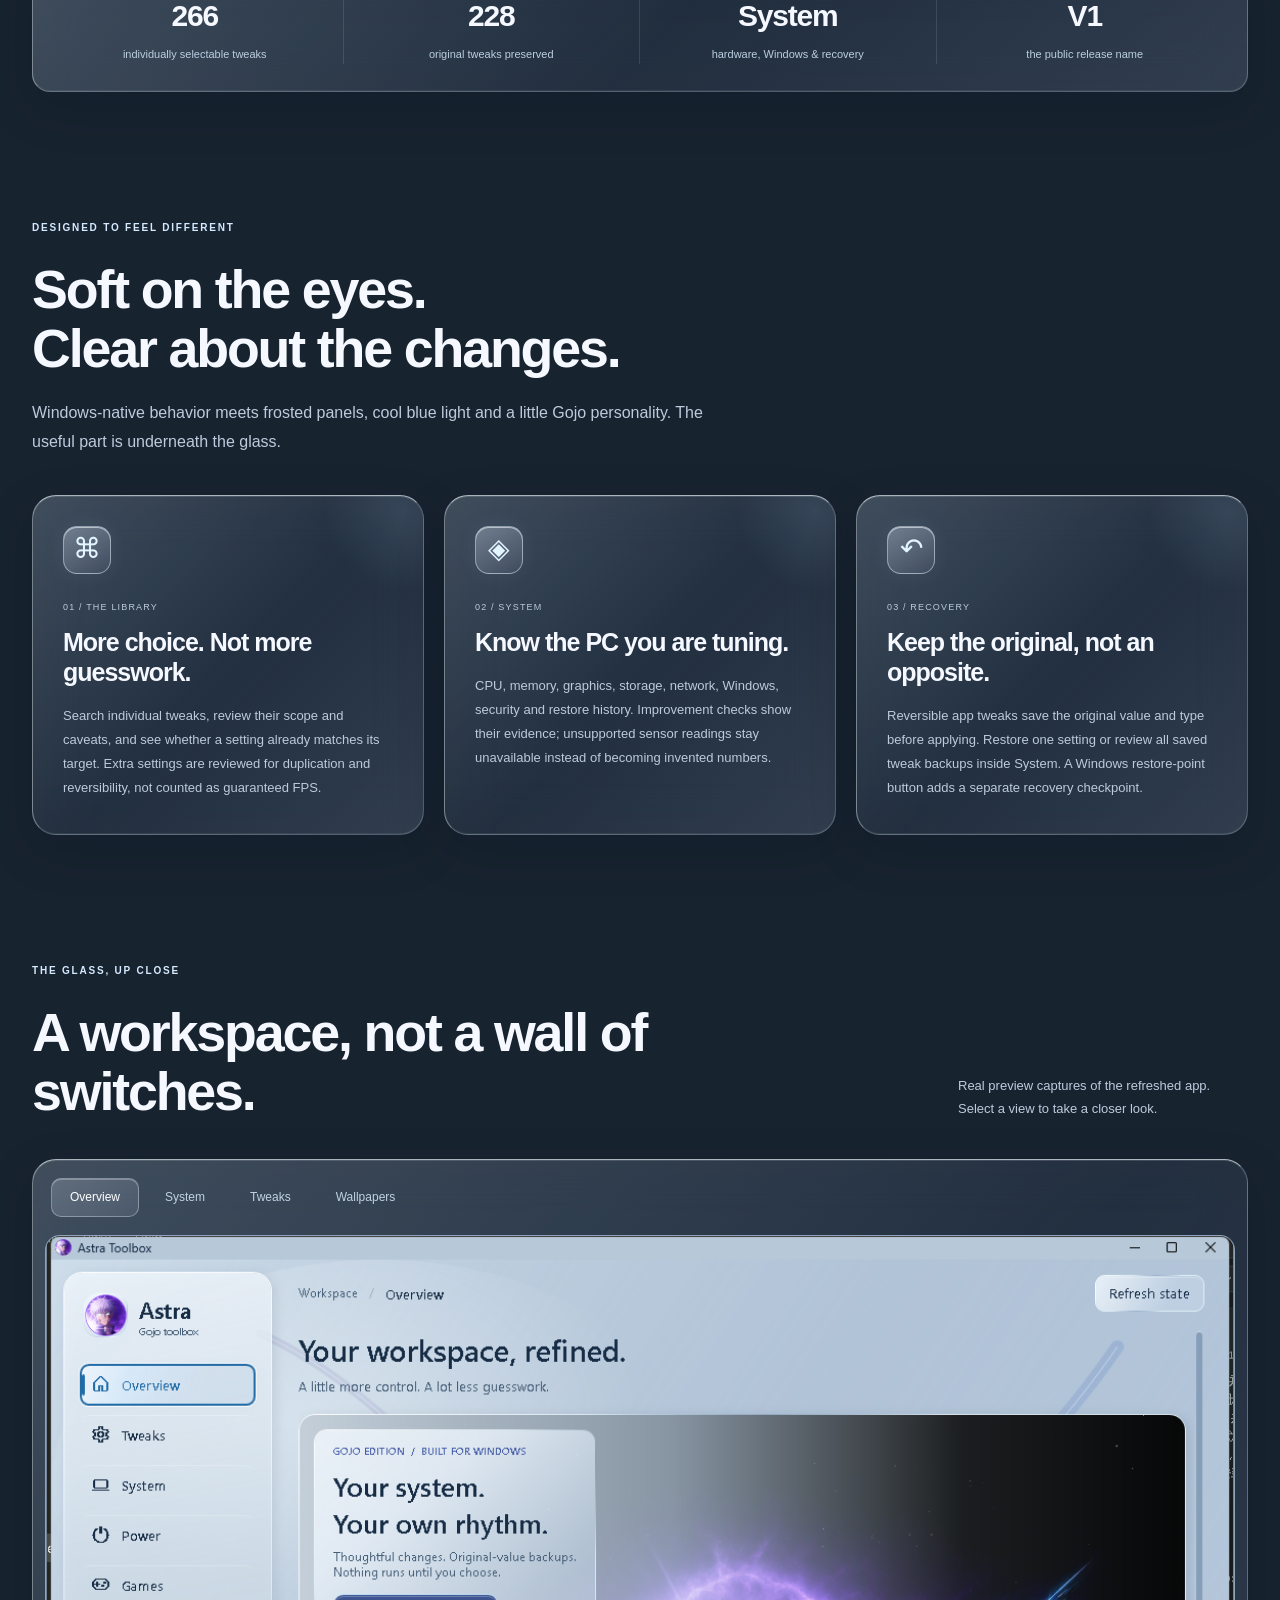
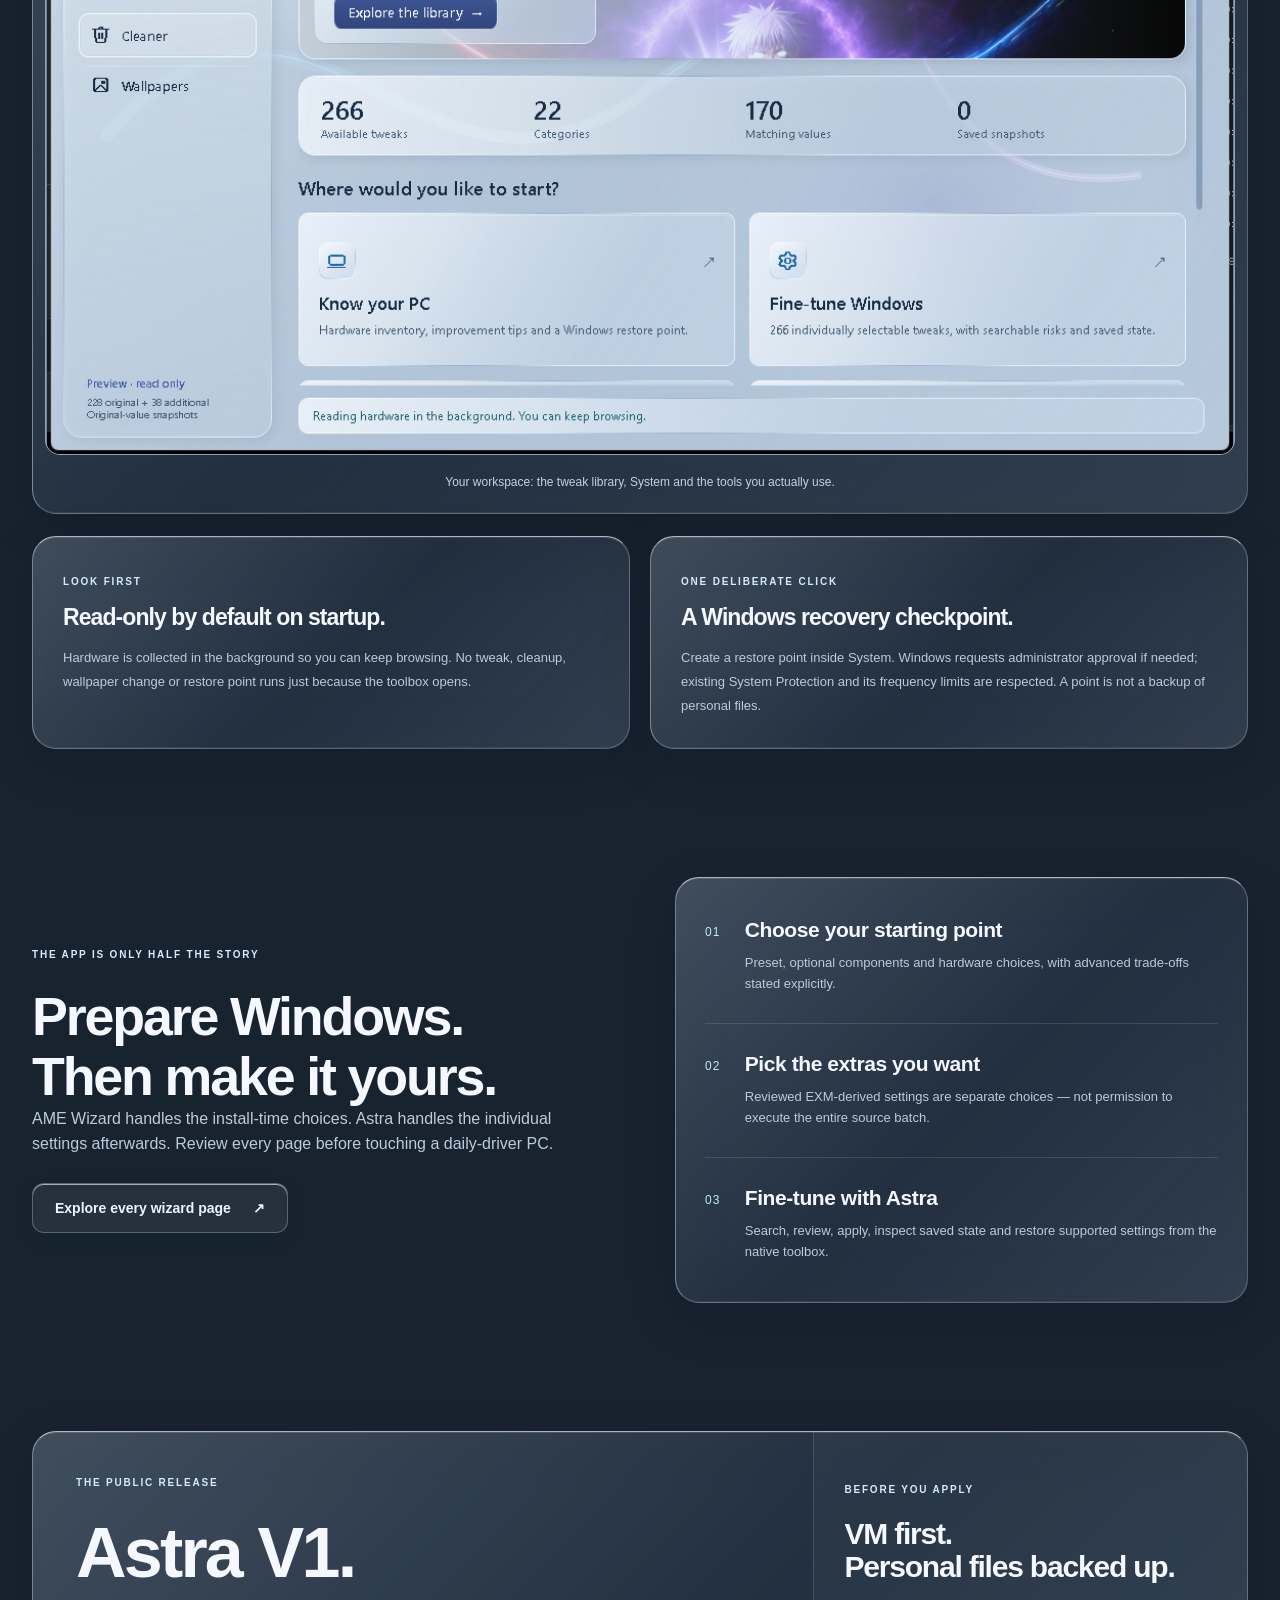
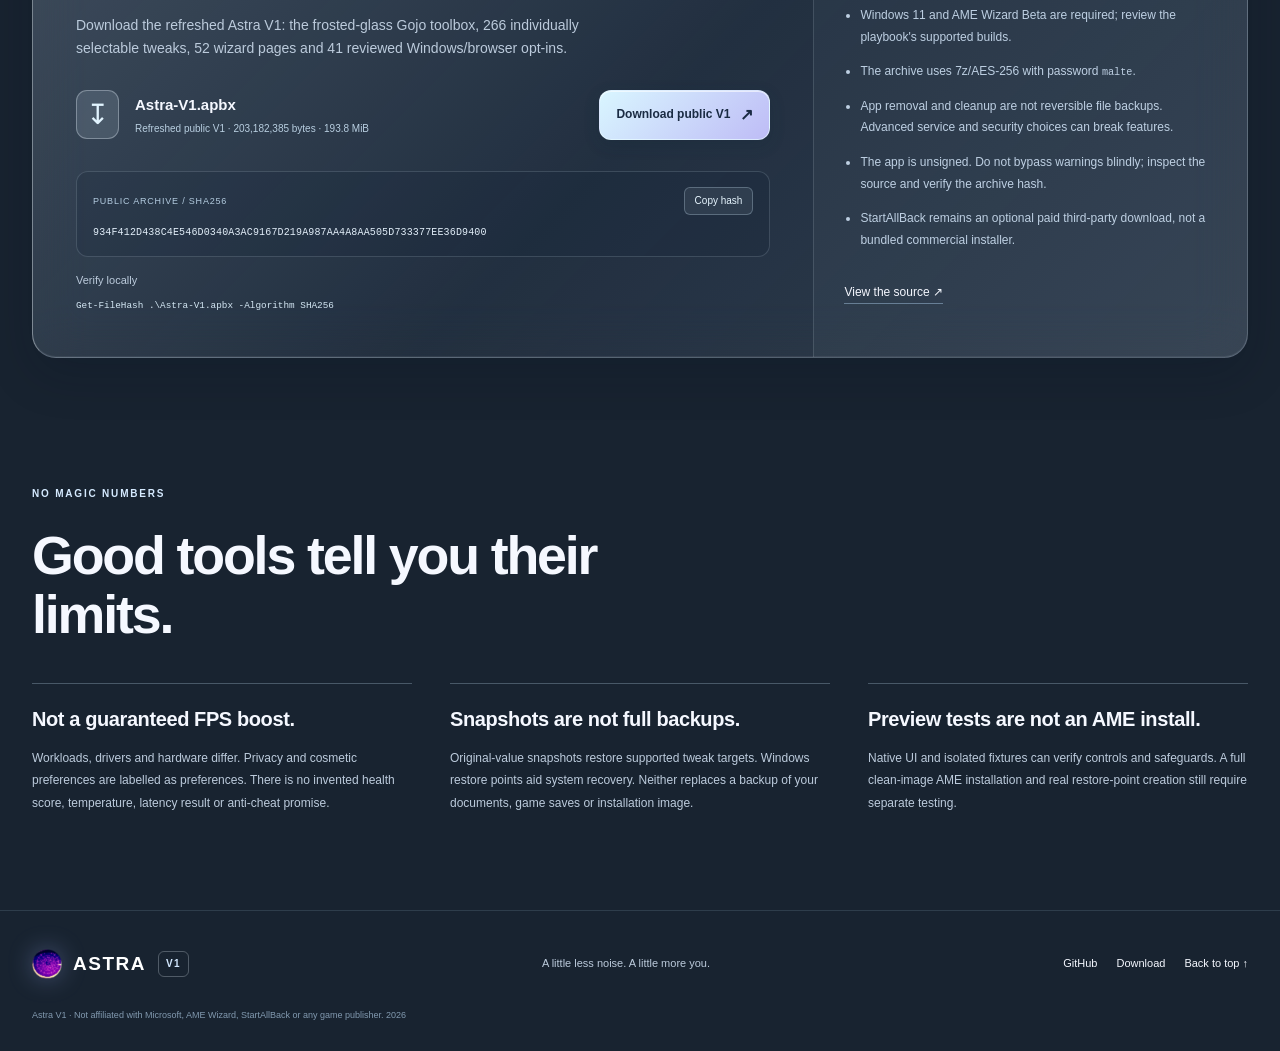
==== commit d10a14ba: "Ship refreshed Astra V1 with the glass Gojo toolbox and reviewed opt-in tweaks Replace the public ar" ====
--- a/docs/index.html
+++ b/docs/index.html
@@ -3,412 +3,99 @@
 <head>
   <meta charset="utf-8">
   <meta name="viewport" content="width=device-width, initial-scale=1">
-  <title>Astra Max — Windows 11 Gaming Playbook with the Astra App</title>
-  <meta name="description" content="Astra Max is an AME Wizard playbook for Windows 11. The wizard tunes the image; the bundled Astra app keeps 228 tweaks, power presets, game profiles, cleaner and benchmark reversible after setup.">
-  <meta name="theme-color" content="#0a0308">
+  <title>Astra V1 — A clearer kind of Windows.</title>
+  <meta name="description" content="Astra V1: a Windows 11 AME playbook and native Gojo toolbox with reviewed tweaks, original-value backups, detailed System information and a frosted-glass interface.">
+  <meta name="theme-color" content="#182330">
   <meta property="og:type" content="website">
-  <meta property="og:title" content="Astra Max — Windows 11 Gaming Playbook">
-  <meta property="og:description" content="A 39-page AME Wizard playbook plus the Astra app: 228 tweaks, 22 categories, four power presets, game profiles and a cleaner — all reversible.">
-  <meta property="og:image" content="https://raw.githubusercontent.com/Astra-playbook/AstraMax-Playbook/main/docs/assets/setup-1.png">
-  <meta name="twitter:card" content="summary_large_image">
+  <meta property="og:title" content="Astra V1 — A clearer kind of Windows.">
+  <meta property="og:description" content="Your Windows. Your settings. A native glass toolbox, detailed System information and reviewed, individually selectable tweaks.">
   <link rel="icon" href="assets/favicon.svg" type="image/svg+xml">
   <link rel="stylesheet" href="styles.css">
 </head>
 <body>
   <a class="skip-link" href="#main">Skip to content</a>
-
+  <div class="ambient" aria-hidden="true"><i></i><i></i><i></i></div>
   <div id="site-view">
-  <header class="site-header">
-    <div class="wrap header-inner">
-      <a class="brand" href="#top" aria-label="Astra home">
-        <img class="brand-mark" src="assets/astra-emblem.png" alt="" width="42" height="42">
-        <span class="brand-copy">
-          <span class="brand-text">ASTRA</span>
-          <span class="brand-sub">Performance suite</span>
-          <span class="brand-max">Max</span>
-        </span>
-      </a>
-      <nav class="site-nav" aria-label="Main">
-        <a href="#app">The app</a>
-        <a href="#inside">Screens</a>
-        <button class="nav-lines" id="open-playbook" type="button" aria-label="Open the playbook" title="Open the playbook">
-          <span></span><span></span><span></span>
-        </button>
-        <a class="nav-cta" href="#download">Download</a>
-      </nav>
-    </div>
-  </header>
-
-  <main id="main">
-    <section class="hero" id="top">
-      <div class="hero-media" aria-hidden="true"></div>
-      <div class="wrap hero-grid">
-        <div class="hero-copy">
-          <p class="eyebrow"><span class="pulse" aria-hidden="true"></span> AME Wizard Beta playbook · Astra V1</p>
-          <h1>Your rig,<br><span class="grad-text">tuned.</span></h1>
-          <p class="lede">Astra Max is a 39-page AME Wizard playbook plus the Astra performance app. The wizard prepares Windows; the app keeps 228 tweaks, power presets, game profiles and a cleaner in one place — with every change reversible.</p>
-          <div class="cta-row">
-            <a class="btn btn-primary" href="https://github.com/Astra-playbook/AstraMax-Playbook/raw/main/Astra-V1.apbx">
-              <svg viewBox="0 0 24 24" aria-hidden="true"><path d="M12 3v12m0 0 4.5-4.5M12 15l-4.5-4.5M5 20h14"/></svg>
-              Download Astra V1 <span class="btn-meta">325 MB</span>
-            </a>
-            <a class="btn btn-ghost" href="https://github.com/Astra-playbook/AstraMax-Playbook">
-              <svg viewBox="0 0 24 24" aria-hidden="true"><path d="M9 19c-4 1.5-4-2.5-6-3m12 5v-3.9a3.4 3.4 0 0 0-1-2.6c3-.3 6.2-1.5 6.2-6.8A5.3 5.3 0 0 0 18.8 4a4.9 4.9 0 0 0-.1-3.7S17.5 0 14.7 1.8a13 13 0 0 0-6.8 0C5.1 0 3.9.3 3.9.3A4.9 4.9 0 0 0 3.8 4 5.3 5.3 0 0 0 2.4 7.7c0 5.3 3.2 6.5 6.2 6.8a3.4 3.4 0 0 0-1 2.6V21"/></svg>
-              View source
-            </a>
+    <header class="site-header">
+      <div class="wrap header-inner glass">
+        <a class="brand" href="#top" aria-label="Astra V1 home"><img src="assets/astra-emblem.png" alt="" width="38" height="38"><span>ASTRA<span class="version">V1</span></span></a>
+        <nav class="site-nav" aria-label="Main navigation">
+          <a href="#app">The toolbox</a><a href="#inside">A closer look</a>
+          <button class="nav-lines" id="open-playbook" type="button" aria-label="Open the playbook" title="Explore every wizard page"><span></span><span></span><span></span></button>
+          <a class="button button-small" href="#download">Get Astra <span aria-hidden="true">↗</span></a>
+        </nav>
+      </div>
+    </header>
+    <main id="main">
+      <section class="hero" id="top">
+        <div class="wrap">
+          <div class="hero-copy">
+            <p class="eyebrow"><span class="status-dot"></span> ASTRA V1 · WINDOWS 11 · GOJO TOOLBOX</p>
+            <h1>A clearer kind<br>of <span>Windows.</span></h1>
+            <p class="lede">Less noise. More control. Meet a native toolbox with a softer glass interface, real System details, and changes you choose — never a mystery batch running in the background.</p>
+            <div class="cta-row"><a class="button" href="#download">Get Astra V1 <span aria-hidden="true">↗</span></a><a class="button button-quiet" href="#inside">Explore the new interface <span aria-hidden="true">↓</span></a></div>
+            <p class="micro">Public version: Astra V1. The download includes the frosted-glass Gojo toolbox, 266 tweaks and 52 wizard pages.</p>
           </div>
-          <p class="hero-meta">Windows 11 22H2–26H2 · AME Wizard Beta · 7z/AES-256 · password <code>malte</code></p>
-
-          <div class="hash-chip">
-            <span class="hash-label">SHA256</span>
-            <code>E4757A2C02E23049CE87310CFF7828B9822F7BAF61314E1B7A9CAB0F8F6CCD04</code>
-            <button class="copy-btn" type="button" data-copy="E4757A2C02E23049CE87310CFF7828B9822F7BAF61314E1B7A9CAB0F8F6CCD04">Copy</button>
+          <figure class="hero-window glass">
+            <div class="window-label"><span><i></i><i></i><i></i></span><p>ASTRA / YOUR WORKSPACE</p><span class="window-tag">Native Windows app</span></div>
+            <img src="assets/astra-glass-overview.png" width="1160" height="800" alt="Actual Astra Gojo toolbox preview showing its frosted-glass workspace, navigation and tweak library overview." fetchpriority="high">
+            <figcaption><span class="status-dot"></span> A real app capture. Nothing applied in preview.</figcaption>
+          </figure>
+          <div class="stat-strip glass" aria-label="The refreshed toolbox at a glance">
+            <div><strong data-tweak-count>266</strong><span>individually selectable tweaks</span></div><div><strong>228</strong><span>original tweaks preserved</span></div><div><strong>System</strong><span>hardware, Windows &amp; recovery</span></div><div><strong>V1</strong><span>the public release name</span></div>
           </div>
         </div>
-
-        <figure class="shot setup-hero">
-          <div class="setup-hero-main">
-            <div class="shot-frame">
-              <img src="assets/setup-1.png" width="503" height="386" alt="Astra Max Setup welcome screen: the Astra Max performance suite branding panel and the reversible, no-admin summary with a Next button." loading="eager">
+      </section>
+      <section class="section" id="app">
+        <div class="wrap">
+          <div class="section-head"><p class="eyebrow">DESIGNED TO FEEL DIFFERENT</p><h2>Soft on the eyes.<br>Clear about the changes.</h2><p>Windows-native behavior meets frosted panels, cool blue light and a little Gojo personality. The useful part is underneath the glass.</p></div>
+          <div class="feature-grid">
+            <article class="glass feature"><span class="feature-symbol" aria-hidden="true">⌘</span><p class="feature-index">01 / THE LIBRARY</p><h3>More choice. Not more guesswork.</h3><p>Search individual tweaks, review their scope and caveats, and see whether a setting already matches its target. Extra settings are reviewed for duplication and reversibility, not counted as guaranteed FPS.</p></article>
+            <article class="glass feature"><span class="feature-symbol" aria-hidden="true">◈</span><p class="feature-index">02 / SYSTEM</p><h3>Know the PC you are tuning.</h3><p>CPU, memory, graphics, storage, network, Windows, security and restore history. Improvement checks show their evidence; unsupported sensor readings stay unavailable instead of becoming invented numbers.</p></article>
+            <article class="glass feature"><span class="feature-symbol" aria-hidden="true">↶</span><p class="feature-index">03 / RECOVERY</p><h3>Keep the original, not an opposite.</h3><p>Reversible app tweaks save the original value and type before applying. Restore one setting or review all saved tweak backups inside System. A Windows restore-point button adds a separate recovery checkpoint.</p></article>
+          </div>
+        </div>
+      </section>
+      <section class="section" id="inside">
+        <div class="wrap">
+          <div class="section-head section-head-row"><div><p class="eyebrow">THE GLASS, UP CLOSE</p><h2>A workspace, not a wall of switches.</h2></div><p>Real preview captures of the refreshed app. Select a view to take a closer look.</p></div>
+          <div class="showcase glass">
+            <div class="screen-tabs" role="tablist" aria-label="Toolbox screenshots">
+              <button id="screen-overview" role="tab" aria-selected="true" aria-controls="screen-panel" tabindex="0" data-screen="overview">Overview</button>
+              <button id="screen-system" role="tab" aria-selected="false" aria-controls="screen-panel" tabindex="-1" data-screen="system">System</button>
+              <button id="screen-tweaks" role="tab" aria-selected="false" aria-controls="screen-panel" tabindex="-1" data-screen="tweaks">Tweaks</button>
+              <button id="screen-wallpapers" role="tab" aria-selected="false" aria-controls="screen-panel" tabindex="-1" data-screen="wallpapers">Wallpapers</button>
             </div>
-            <p class="setup-tag"><span>01</span> Welcome</p>
+            <figure id="screen-panel" role="tabpanel" aria-labelledby="screen-overview" tabindex="0"><img id="screen-image" src="assets/astra-glass-overview.png" width="1160" height="800" alt="Astra toolbox Overview in non-mutating preview mode." loading="lazy"><figcaption id="screen-caption">Your workspace: the tweak library, System and the tools you actually use.</figcaption></figure>
           </div>
-          <div class="setup-hero-pair">
-            <div>
-              <div class="shot-frame">
-                <img src="assets/setup-2.png" width="503" height="386" alt="Astra Max Setup install-location screen with the destination folder set to the user's local Programs folder and 78.1 MB required." loading="eager">
-              </div>
-              <p class="setup-tag"><span>02</span> Install location</p>
-            </div>
-            <div>
-              <div class="shot-frame">
-                <img src="assets/setup-3.png" width="503" height="386" alt="Astra Max Setup components screen with Astra Max and the desktop shortcut checked before Install." loading="eager">
-              </div>
-              <p class="setup-tag"><span>03</span> Components</p>
-            </div>
+          <div class="detail-grid">
+            <article class="glass detail"><span class="mini-label">LOOK FIRST</span><h3>Read-only by default on startup.</h3><p>Hardware is collected in the background so you can keep browsing. No tweak, cleanup, wallpaper change or restore point runs just because the toolbox opens.</p></article>
+            <article class="glass detail"><span class="mini-label">ONE DELIBERATE CLICK</span><h3>A Windows recovery checkpoint.</h3><p>Create a restore point inside System. Windows requests administrator approval if needed; existing System Protection and its frequency limits are respected. A point is not a backup of personal files.</p></article>
           </div>
-          <figcaption>Astra Max Setup 1.6.4 · three screens, captured on Windows 11</figcaption>
-        </figure>
-      </div>
-    </section>
-
-    <section class="stats" aria-label="Astra Max at a glance">
-      <div class="wrap stats-grid">
-        <div class="stat"><span class="stat-num">228</span><span class="stat-label">tweaks in the Astra app</span></div>
-        <div class="stat"><span class="stat-num">22</span><span class="stat-label">tweak categories</span></div>
-        <div class="stat"><span class="stat-num">4</span><span class="stat-label">reversible power presets</span></div>
-        <div class="stat"><span class="stat-num">39</span><span class="stat-label">wizard pages</span></div>
-      </div>
-    </section>
-
-    <section class="section" id="app">
-      <div class="wrap">
-        <div class="section-head">
-          <p class="kicker">The Astra app</p>
-          <h2>One native app after the wizard.</h2>
-          <p class="section-lede">Astra Max is the performance suite that ships with the playbook. It reads the machine first, shows a health score, and only applies what you pick — saving the original value before every change.</p>
         </div>
-
-        <div class="feature-grid">
-          <article class="card">
-            <span class="icon" aria-hidden="true">
-              <svg viewBox="0 0 24 24"><path d="M12 3l7 3v5c0 4.4-2.9 7.6-7 9-4.1-1.4-7-4.6-7-9V6z"/><path d="m9 12 2 2 4-4"/></svg>
-            </span>
-            <h3>Health first, tweaks second</h3>
-            <p>The dashboard scores the system, runs 11 health checks and shows live CPU and GPU temperatures, load and VRAM before you change anything.</p>
-          </article>
-
-          <article class="card">
-            <span class="icon" aria-hidden="true">
-              <svg viewBox="0 0 24 24"><path d="M4 7h16M4 12h10M4 17h7"/><path d="M17 15l3 3-3 3"/></svg>
-            </span>
-            <h3>228 tweaks, 22 categories</h3>
-            <p>CPU, GPU, power, latency, network, gaming, privacy, kernel and more. Filter by category or search by name; each row shows its current state.</p>
-          </article>
-
-          <article class="card">
-            <span class="icon" aria-hidden="true">
-              <svg viewBox="0 0 24 24"><circle cx="12" cy="12" r="3.2"/><path d="M12 2v3m0 14v3M2 12h3m14 0h3M4.9 4.9 7 7m10 10 2.1 2.1M19.1 4.9 17 7M7 17l-2.1 2.1"/></svg>
-            </span>
-            <h3>Playbooks for your hardware</h3>
-            <p>Detected, AMD CPU, AMD GPU, Intel CPU, Intel GPU and NVIDIA GPU layers, plus Starter, Aggressive, Absolute and Max collections sized to your build.</p>
-          </article>
-
-          <article class="card">
-            <span class="icon" aria-hidden="true">
-              <svg viewBox="0 0 24 24"><path d="M6 9a6 6 0 1 1 12 0c0 2-1 3.2-2.2 4.4-.7.7-1.1 1.6-1.1 2.6H9.3c0-1-.4-1.9-1.1-2.6C7 12.2 6 11 6 9z"/><path d="M9.5 19h5M10 21.5h4"/></svg>
-            </span>
-            <h3>Nothing is permanent</h3>
-            <p>Every tweak stores the previous registry value or power plan. Revert one row, a whole category or all of them from Restore &amp; safety at any time.</p>
-          </article>
-
-          <article class="card">
-            <span class="icon" aria-hidden="true">
-              <svg viewBox="0 0 24 24"><path d="M4 14a8 8 0 0 1 16 0"/><rect x="3" y="14" width="4" height="6" rx="1.5"/><rect x="17" y="14" width="4" height="6" rx="1.5"/><path d="M7 20h2m6 0h2"/></svg>
-            </span>
-            <h3>Measured, not promised</h3>
-            <p>A local benchmark scores CPU, memory and disk throughput, and the latency lab measures DPC, interrupt and timer latency on your PC instead of quoting a number.</p>
-          </article>
-
-          <article class="card">
-            <span class="icon" aria-hidden="true">
-              <svg viewBox="0 0 24 24"><rect x="3" y="4" width="18" height="16" rx="3"/><path d="M3 9h18M8 4v5"/></svg>
-            </span>
-            <h3>Game Mode that undoes itself</h3>
-            <p>One session: Astra switches to the High performance plan, turns Game Mode on and background capture off, then restores your settings at the next restart.</p>
-          </article>
+      </section>
+      <section class="section" id="playbook">
+        <div class="wrap playbook-grid">
+          <div class="section-head"><p class="eyebrow">THE APP IS ONLY HALF THE STORY</p><h2>Prepare Windows.<br>Then make it yours.</h2><p>AME Wizard handles the install-time choices. Astra handles the individual settings afterwards. Review every page before touching a daily-driver PC.</p><button class="button button-quiet" id="explore-pages" type="button">Explore every wizard page <span aria-hidden="true">↗</span></button></div>
+          <div class="glass workflow"><div><span>01</span><section><h3>Choose your starting point</h3><p>Preset, optional components and hardware choices, with advanced trade-offs stated explicitly.</p></section></div><div><span>02</span><section><h3>Pick the extras you want</h3><p>Reviewed EXM-derived settings are separate choices — not permission to execute the entire source batch.</p></section></div><div><span>03</span><section><h3>Fine-tune with Astra</h3><p>Search, review, apply, inspect saved state and restore supported settings from the native toolbox.</p></section></div></div>
         </div>
-      </div>
-    </section>
-
-    <section class="section section-alt" id="inside">
-      <div class="wrap">
-        <div class="section-head">
-          <p class="kicker">Screens</p>
-          <h2>This is what ships.</h2>
-          <p class="section-lede">Real captures from the bundled Astra build, not mockups. Click through the app the playbook installs.</p>
+      </section>
+      <section class="section" id="download">
+        <div class="wrap">
+          <div class="download-card glass">
+            <div class="download-main"><p class="eyebrow">THE PUBLIC RELEASE</p><h2>Astra V1.</h2><p class="download-lede">Download the refreshed Astra V1: the frosted-glass Gojo toolbox, 266 individually selectable tweaks, 52 wizard pages and 41 reviewed Windows/browser opt-ins.</p><div class="file-row"><div class="file-icon" aria-hidden="true">↧</div><div><strong>Astra-V1.apbx</strong><span>Refreshed public V1 · 203,182,385 bytes · 193.8 MiB</span></div><a class="button" href="https://github.com/Astra-playbook/AstraMax-Playbook/raw/refs/heads/main/Astra-V1.apbx">Download public V1 <span aria-hidden="true">↗</span></a></div><div class="sha-box"><div class="sha-head"><span>PUBLIC ARCHIVE / SHA256</span><button class="copy-btn" type="button" data-copy="934F412D438C4E546D0340A3AC9167D219A987AA4A8AA505D733377EE36D9400">Copy hash</button></div><code>934F412D438C4E546D0340A3AC9167D219A987AA4A8AA505D733377EE36D9400</code></div><p class="verify">Verify locally <code>Get-FileHash .\Astra-V1.apbx -Algorithm SHA256</code></p></div>
+            <aside class="download-side"><span class="mini-label">BEFORE YOU APPLY</span><h3>VM first.<br>Personal files backed up.</h3><ul><li>Windows 11 and AME Wizard Beta are required; review the playbook's supported builds.</li><li>The archive uses 7z/AES-256 with password <code>malte</code>.</li><li>App removal and cleanup are not reversible file backups. Advanced service and security choices can break features.</li><li>The app is unsigned. Do not bypass warnings blindly; inspect the source and verify the archive hash.</li><li>StartAllBack remains an optional paid third-party download, not a bundled commercial installer.</li></ul><a class="text-link" href="https://github.com/Astra-playbook/AstraMax-Playbook">View the source <span aria-hidden="true">↗</span></a></aside>
+          </div>
         </div>
-
-        <div class="gallery">
-          <figure class="gallery-item">
-            <div class="shot-frame">
-              <img src="assets/astra-tuning.png" width="1460" height="940" alt="Astra Tuning page with playbook chips for AMD, Intel and NVIDIA hardware, 22 category filters and the 228-tweak catalogue." loading="lazy">
-            </div>
-            <figcaption><strong>Tuning</strong> — 228 tweaks across 22 categories, filtered by the hardware Astra detects.</figcaption>
-          </figure>
-
-          <figure class="gallery-item">
-            <div class="shot-frame">
-              <img src="assets/astra-games.png" width="1460" height="940" alt="Astra Games page with a detected Fortnite library entry, curated game list and Fortnite frame-rate presets from Quality to Potato." loading="lazy">
-            </div>
-            <figcaption><strong>Games</strong> — a scanned library, curated titles and frame presets from Quality through Viral potato.</figcaption>
-          </figure>
-
-          <figure class="gallery-item">
-            <div class="shot-frame">
-              <img src="assets/astra-power.png" width="1460" height="940" alt="Astra Power presets page showing the Gaming, Light work and Ultimate plans with processor ranges and honest notes about what each can and cannot do." loading="lazy">
-            </div>
-            <figcaption><strong>Power presets</strong> — four plans on the Balanced template, with what each one actually changes.</figcaption>
-          </figure>
-
-          <figure class="gallery-item">
-            <div class="shot-frame">
-              <img src="assets/astra-cleaner.png" width="1460" height="940" alt="Astra Cleaner page listing temp folders, crash dumps and GPU shader caches with sizes, plus drive optimisation tools." loading="lazy">
-            </div>
-            <figcaption><strong>Cleaner</strong> — curated temp and shader-cache locations, then TRIM or defrag on the drive you pick.</figcaption>
-          </figure>
-        </div>
-      </div>
-    </section>
-
-    <section class="section" id="playbook">
-      <div class="wrap playbook-grid">
-        <div>
-          <p class="kicker">The wizard</p>
-          <h2>Thirty-nine pages, all visible.</h2>
-          <p class="section-lede">AME Wizard applies the same documented options you can review before anything runs. The app is the control panel afterwards; the playbook is the install-time layout.</p>
-
-          <ul class="check-list">
-            <li><strong>Four cumulative presets.</strong> Light, Recommended, Extreme and Insane build on each other, and every tweak is a checkbox on a page you can read first.</li>
-            <li><strong>Debloat in tiers.</strong> Packages are removed with <code>Remove-AppxPackage</code>; switching a tier OFF later does not reinstall them.</li>
-            <li><strong>Service tiers.</strong> Four sets move background services between Disabled, Manual and Automatic, with the trade-offs stated on the page.</li>
-            <li><strong>Security laid out plainly.</strong> Defender and VBS each get their own choice and default to the documented trade-off; hardening — SmartScreen, LLMNR, AutoRun — is a separate default-on page.</li>
-            <li><strong>Runtimes included offline.</strong> DirectX June 2010, the Visual C++ 2005–2022 AIO, .NET 3.5 and the .NET Desktop 8 runtime are in the archive.</li>
-            <li><strong>Then Astra takes over.</strong> The setup installs Astra Max and the playbook deploys the Astra app with helpers, shortcuts and the game profiles.</li>
-          </ul>
-
-          <p class="note-inline">The Astra app and Astra Max Setup are unsigned. SmartScreen may warn on first launch; verify the archive hash and use the build from this site.</p>
-        </div>
-
-        <aside class="toolkit-panel" aria-label="Bundle details">
-          <div class="panel-head">
-            <span class="panel-dot" aria-hidden="true"></span>
-            <span>astra-bundle</span>
-          </div>
-          <dl class="spec">
-            <div><dt>Astra app</dt><dd>1.6.4</dd></div>
-            <div><dt>App size</dt><dd>78.1 MiB</dd></div>
-            <div><dt>Framework</dt><dd>.NET Desktop 8</dd></div>
-            <div><dt>Setup</dt><dd>Astra Max 1.6.4 · NSIS</dd></div>
-            <div><dt>Tweaks</dt><dd>228 · 22 categories</dd></div>
-            <div><dt>Elevation</dt><dd>Self-elevating EXE</dd></div>
-            <div><dt>Signature</dt><dd class="warn">Unsigned</dd></div>
-          </dl>
-          <div class="panel-foot">
-            <span>Verified</span>
-            <span class="panel-state">Runs on Windows 11</span>
-          </div>
-        </aside>
-      </div>
-    </section>
-
-    <section class="section" id="download">
-      <div class="wrap">
-        <div class="download-card">
-          <div class="download-main">
-            <p class="kicker">Current build</p>
-            <h2>Download Astra V1</h2>
-            <p class="download-lede">One encrypted archive for AME Wizard Beta. Store it somewhere local, verify the hash, then load it into the wizard.</p>
-
-            <div class="file-row">
-              <div class="file-icon" aria-hidden="true">
-                <svg viewBox="0 0 24 24"><path d="M7 3h7l4 4v14H7z"/><path d="M14 3v4h4M10 13h5M10 17h5"/></svg>
-              </div>
-              <div class="file-meta">
-                <strong>Astra-V1.apbx</strong>
-                <span>340,746,738 bytes · 325.0 MiB · 7z/AES-256 · password <code>malte</code></span>
-              </div>
-              <a class="btn btn-primary btn-download" href="https://github.com/Astra-playbook/AstraMax-Playbook/raw/main/Astra-V1.apbx">Download</a>
-            </div>
-
-            <div class="sha-box">
-              <div class="sha-head">
-                <span>SHA256</span>
-                <button class="copy-btn" type="button" data-copy="E4757A2C02E23049CE87310CFF7828B9822F7BAF61314E1B7A9CAB0F8F6CCD04">Copy hash</button>
-              </div>
-              <code class="sha">E4757A2C02E23049CE87310CFF7828B9822F7BAF61314E1B7A9CAB0F8F6CCD04</code>
-            </div>
-
-            <div class="verify">
-              <span>Verify before applying</span>
-              <code>Get-FileHash .\Astra-V1.apbx -Algorithm SHA256</code>
-            </div>
-          </div>
-
-          <aside class="download-side">
-            <h3>Before you download</h3>
-            <ul class="plain-list">
-              <li>Windows 11 22H2–26H2, clean install recommended.</li>
-              <li>AME Wizard Beta is required to apply the playbook.</li>
-              <li>Git LFS hosts the archive — use the button, not the repository pointer file.</li>
-              <li>The archive contains the playbook, Astra Max Setup and the unsigned Astra app; redistribution is authorized by its author.</li>
-              <li>StartAllBack is not bundled: ticking page 39 downloads the official signed installer from startallback.com under its own license.</li>
-            </ul>
-            <a class="text-link" href="https://github.com/Astra-playbook/AstraMax-Playbook">Repository and release notes <span aria-hidden="true">→</span></a>
-          </aside>
-        </div>
-      </div>
-    </section>
-
-    <section class="section section-alt" id="install">
-      <div class="wrap">
-        <div class="section-head">
-          <p class="kicker">Install path</p>
-          <h2>Four steps, VM first.</h2>
-          <p class="section-lede">Astra Max changes system components. Test on a disposable VM or a fresh image before using it on a daily driver.</p>
-        </div>
-
-        <ol class="steps">
-          <li>
-            <span class="step-num">01</span>
-            <h3>Verify the archive</h3>
-            <p>Run the hash command above and compare all 64 characters with the value on this page. Do not continue on a mismatch.</p>
-          </li>
-          <li>
-            <span class="step-num">02</span>
-            <h3>Start from a clean image</h3>
-            <p>Use a Windows 11 ISO on a VM or a freshly reset install. Existing customizations can collide with the playbook's option gating.</p>
-          </li>
-          <li>
-            <span class="step-num">03</span>
-            <h3>Apply in AME Wizard</h3>
-            <p>Open AME Wizard Beta, load the .apbx and enter <code>malte</code>. Review every page: preset, debloat tier, service tier, security choices.</p>
-          </li>
-          <li>
-            <span class="step-num">04</span>
-            <h3>Open Astra and tune</h3>
-            <p>Launch Astra from the shortcut, check the dashboard, then work through Tuning, Power presets and Games. Revert anything from Restore &amp; safety.</p>
-          </li>
-        </ol>
-      </div>
-    </section>
-
-    <section class="section" id="caveats">
-      <div class="wrap">
-        <div class="section-head">
-          <p class="kicker">Straight answers</p>
-          <h2>What is tested — and what is not.</h2>
-        </div>
-
-        <div class="caveat-grid">
-          <article class="caveat">
-            <h3>Unsigned app</h3>
-            <p>Astra.exe and Astra Max Setup have no code-signing certificate. SmartScreen can warn, and some antivirus tools may flag a system-tweaking binary. The source and archive hash are public so you can verify before running.</p>
-          </article>
-          <article class="caveat">
-            <h3>No anti-cheat or overclock claims</h3>
-            <p>No BattlEye or EAC bypass, no firmware or clock changes, and no promised FPS number. The app measures your PC and reports what it measured.</p>
-          </article>
-          <article class="caveat">
-            <h3>Security choices are real</h3>
-            <p>Defender and VBS options default to disabled and restoring them may require a manual re-enable. Read those pages; the hardening page is a separate, default-on decision.</p>
-          </article>
-          <article class="caveat">
-            <h3>Removals do not roll back</h3>
-            <p>Debloat tiers uninstall Appx packages. Turning a tier OFF later does not reinstall them. Service tiers may delete cache folders in addition to changing start types.</p>
-          </article>
-          <article class="caveat">
-            <h3>Cleaner deletes outright</h3>
-            <p>Temp files and caches cleaned by Astra are removed, not sent to the Recycle Bin. They rebuild automatically, but the space is only reclaimed after the clean.</p>
-          </article>
-          <article class="caveat">
-            <h3>Screens are from a real PC</h3>
-            <p>Every screenshot shows Astra 1.6.4 running on Windows 11 hardware. Your detected CPU, GPU and game library will differ; the frames are real, the values are not a benchmark.</p>
-          </article>
-        </div>
-      </div>
-    </section>
-  </main>
-
-  <footer class="site-footer">
-    <div class="wrap footer-inner">
-      <div>
-        <span class="footer-brand">
-          <img class="brand-mark" src="assets/astra-emblem.png" alt="" width="28" height="28">
-          <span class="brand-text small">ASTRA</span>
-          <span class="brand-max small">Max</span>
-        </span>
-        <p>Windows 11 gaming playbook with the Astra performance app.</p>
-      </div>
-      <div class="footer-links">
-        <a href="https://github.com/Astra-playbook/AstraMax-Playbook">GitHub</a>
-        <a href="#download">Download</a>
-        <a href="#top">Back to top</a>
-      </div>
-      <p class="fineprint">Astra V1 · Not affiliated with Microsoft, AME Wizard, StartAllBack or any game publisher. Game names belong to their owners. <span id="year"></span></p>
-    </div>
-  </footer>
+      </section>
+      <section class="section section-last" id="caveats"><div class="wrap"><div class="section-head"><p class="eyebrow">NO MAGIC NUMBERS</p><h2>Good tools tell you their limits.</h2></div><div class="caveat-grid"><article><h3>Not a guaranteed FPS boost.</h3><p>Workloads, drivers and hardware differ. Privacy and cosmetic preferences are labelled as preferences. There is no invented health score, temperature, latency result or anti-cheat promise.</p></article><article><h3>Snapshots are not full backups.</h3><p>Original-value snapshots restore supported tweak targets. Windows restore points aid system recovery. Neither replaces a backup of your documents, game saves or installation image.</p></article><article><h3>Preview tests are not an AME install.</h3><p>Native UI and isolated fixtures can verify controls and safeguards. A full clean-image AME installation and real restore-point creation still require separate testing.</p></article></div></div></section>
+    </main>
+    <footer class="site-footer"><div class="wrap footer-inner"><a class="brand" href="#top"><img src="assets/astra-emblem.png" alt="" width="30" height="30"><span>ASTRA<span class="version">V1</span></span></a><p>A little less noise. A little more you.</p><div><a href="https://github.com/Astra-playbook/AstraMax-Playbook">GitHub</a><a href="#download">Download</a><a href="#top">Back to top ↑</a></div></div><p class="fineprint wrap">Astra V1 · Not affiliated with Microsoft, AME Wizard, StartAllBack or any game publisher. <span id="year"></span></p></footer>
   </div>
-
-  <section class="playbook-view" id="playbook-view" hidden aria-label="The Astra Max playbook">
-    <header class="pb-header">
-      <div class="wrap pb-header-inner">
-        <button class="pb-back" id="close-playbook" type="button">
-          <svg viewBox="0 0 24 24" aria-hidden="true"><path d="M15 5l-7 7 7 7"/></svg>
-          Back to site
-        </button>
-        <span class="pb-brand">
-          <img src="assets/astra-emblem.png" alt="" width="28" height="28">
-          <span class="pb-brand-text">ASTRA</span>
-          <span class="brand-max">Max</span>
-        </span>
-        <a class="nav-cta" href="https://github.com/Astra-playbook/AstraMax-Playbook/raw/main/Astra-V1.apbx">Download Astra V1</a>
-      </div>
-    </header>
-
-    <div class="wrap pb-body">
-      <div class="pb-intro">
-        <p class="kicker">The wizard</p>
-        <h1>The playbook.</h1>
-        <p class="pb-lede">All 39 pages in the order AME Wizard shows them. Every entry is a checkbox or radio button on a page you can read before anything runs — nothing is applied silently.</p>
-      </div>
-
-      <div class="pb-pages" id="pb-pages"></div>
-
-      <p class="pb-footnote">Astra V1 · 39 pages · the page list mirrors <code>playbook.conf</code> in the repository.</p>
-    </div>
+  <section class="playbook-view" id="playbook-view" hidden aria-label="The Astra V1 playbook">
+    <header class="pb-header"><div class="wrap pb-header-inner glass"><button class="pb-back" id="close-playbook" type="button"><span aria-hidden="true">←</span> Back to site</button><a class="brand" href="#" id="pb-home" aria-label="Astra V1"><img src="assets/astra-emblem.png" alt="" width="30" height="30"><span>ASTRA<span class="version">V1</span></span></a><a class="button button-small" href="https://github.com/Astra-playbook/AstraMax-Playbook/raw/refs/heads/main/Astra-V1.apbx">Public V1 download ↗</a></div></header>
+    <div class="wrap pb-body"><div class="pb-intro"><p class="eyebrow">REVIEW BEFORE YOU RUN</p><h1>The playbook,<br><span>page by page.</span></h1><p class="pb-lede">The published Astra V1 configuration, in wizard order. This explorer is read-only: selecting nothing here changes your PC. All 52 pages match the downloadable archive.</p><div class="pb-search glass"><label for="page-search">Find a page</label><input id="page-search" type="search" placeholder="Search Windows, Chrome, privacy…" autocomplete="off"><span id="page-results" aria-live="polite"></span></div></div><div class="pb-pages" id="pb-pages"></div><p id="page-empty" hidden>No matching pages. Try another term or clear your search.</p><p class="pb-footnote">Astra V1 · This page list mirrors the published <code>playbook.conf</code>; it is not the running AME Wizard.</p></div>
   </section>
-
   <script src="app.js"></script>
 </body>
 </html>
--- a/docs/styles.css
+++ b/docs/styles.css
@@ -1,1710 +1,13 @@
-:root {
-  --bg: #090307;
-  --bg-soft: #0f040c;
-  --panel: #170612;
-  --panel-2: #1d0817;
-  --line: rgba(236, 45, 122, 0.18);
-  --line-strong: rgba(236, 45, 122, 0.4);
-  --text: #f4ebf2;
-  --muted: #b9a0b6;
-  --dim: #8c7189;
-  --red: #ff3b5c;
-  --pink: #ef2d7a;
-  --purple: #c026d3;
-  --violet: #8a3cff;
-  --grad: linear-gradient(100deg, #ff3b5c 0%, #d02be0 55%, #8a3cff 100%);
-  --mono: ui-monospace, "Cascadia Code", "SFMono-Regular", Consolas, monospace;
-  --radius: 16px;
-  --wrap: 1180px;
-}
-
-*,
-*::before,
-*::after {
-  box-sizing: border-box;
-}
-
-html {
-  scroll-behavior: smooth;
-  scroll-padding-top: 84px;
-  -webkit-text-size-adjust: 100%;
-}
-
-body {
-  margin: 0;
-  background: var(--bg);
-  color: var(--text);
-  font-family: "Segoe UI Variable Text", "Segoe UI", system-ui, -apple-system, sans-serif;
-  font-size: 16px;
-  line-height: 1.6;
-  -webkit-font-smoothing: antialiased;
-}
-
-img,
-svg {
-  display: block;
-  max-width: 100%;
-}
-
-a {
-  color: inherit;
-}
-
-code {
-  font-family: var(--mono);
-  font-size: 0.86em;
-  color: #ffd9ea;
-  background: rgba(236, 45, 122, 0.1);
-  border: 1px solid rgba(236, 45, 122, 0.16);
-  padding: 0.12em 0.4em;
-  border-radius: 5px;
-  white-space: nowrap;
-}
-
-::selection {
-  background: rgba(208, 43, 224, 0.45);
-  color: #fff;
-}
-
-:focus-visible {
-  outline: 2px solid var(--pink);
-  outline-offset: 3px;
-  border-radius: 4px;
-}
-
-.skip-link {
-  position: absolute;
-  left: 16px;
-  top: -60px;
-  z-index: 100;
-  padding: 10px 16px;
-  background: var(--panel-2);
-  border: 1px solid var(--line-strong);
-  border-radius: 8px;
-  color: var(--text);
-  text-decoration: none;
-}
-
-.skip-link:focus {
-  top: 16px;
-}
-
-.wrap {
-  width: min(var(--wrap), calc(100% - 48px));
-  margin-inline: auto;
-}
-
-/* Header */
-.site-header {
-  position: sticky;
-  top: 0;
-  z-index: 50;
-  background: rgba(9, 3, 7, 0.72);
-  border-bottom: 1px solid rgba(236, 45, 122, 0.12);
-  backdrop-filter: blur(16px) saturate(130%);
-}
-
-.header-inner {
-  display: flex;
-  align-items: center;
-  justify-content: space-between;
-  height: 84px;
-  gap: 24px;
-}
-
-.brand {
-  display: inline-flex;
-  align-items: center;
-  gap: 13px;
-  text-decoration: none;
-}
-
-.brand-mark {
-  width: 42px;
-  height: 42px;
-  border-radius: 50%;
-  object-fit: cover;
-  flex: none;
-  filter: drop-shadow(0 0 10px rgba(192, 38, 211, 0.45)) drop-shadow(0 0 24px rgba(138, 60, 255, 0.22));
-}
-
-.brand-copy {
-  display: flex;
-  flex-direction: column;
-  align-items: flex-start;
-  gap: 1px;
-}
-
-.brand-text {
-  color: #fff;
-  font-family: Georgia, Cambria, "Times New Roman", serif;
-  font-size: 1.55rem;
-  font-weight: 400;
-  line-height: 0.95;
-  letter-spacing: 0.14em;
-}
-
-.brand-sub {
-  color: #bb8cff;
-  font-family: "Segoe UI Variable Display", "Segoe UI", sans-serif;
-  font-size: 0.54rem;
-  line-height: 1.2;
-  letter-spacing: 0.18em;
-  text-transform: uppercase;
-}
-
-.brand-max {
-  display: inline-block;
-  margin-top: 2px;
-  padding: 1px 7px 2px;
-  border: 1px solid rgba(192, 38, 211, 0.55);
-  border-radius: 999px;
-  background: linear-gradient(100deg, rgba(208, 43, 224, 0.22), rgba(138, 60, 255, 0.18));
-  color: #ecd9ff;
-  font-family: "Segoe UI Variable Display", "Segoe UI", sans-serif;
-  font-size: 0.5rem;
-  font-weight: 700;
-  line-height: 1.3;
-  letter-spacing: 0.2em;
-  text-transform: uppercase;
-}
-
-.brand-max.small {
-  margin-top: 0;
-  padding: 1px 6px;
-  font-size: 0.44rem;
-  letter-spacing: 0.16em;
-}
-
-.site-nav {
-  display: flex;
-  align-items: center;
-  gap: 28px;
-  font-size: 0.88rem;
-}
-
-.site-nav a {
-  color: var(--muted);
-  text-decoration: none;
-  transition: color 0.18s ease;
-}
-
-.site-nav a:hover {
-  color: var(--text);
-}
-
-.site-nav .nav-cta,
-.pb-header .nav-cta {
-  color: var(--text);
-  padding: 7px 15px;
-  border: 1px solid var(--line-strong);
-  border-radius: 999px;
-  background: rgba(236, 45, 122, 0.08);
-  text-decoration: none;
-}
-
-.site-nav .nav-cta:hover,
-.pb-header .nav-cta:hover {
-  background: rgba(236, 45, 122, 0.16);
-}
-
-/* Hero */
-.hero {
-  position: relative;
-  padding: 86px 0 64px;
-  overflow: clip;
-  isolation: isolate;
-}
-
-.hero-media {
-  position: absolute;
-  inset: 0;
-  z-index: -2;
-  background: url("assets/astra-hero.jpg") center / cover no-repeat;
-  opacity: 0.62;
-}
-
-.hero::before {
-  content: "";
-  position: absolute;
-  inset: 0;
-  z-index: -1;
-  background:
-    linear-gradient(90deg, rgba(9, 3, 7, 0.97) 0%, rgba(9, 3, 7, 0.9) 38%, rgba(9, 3, 7, 0.58) 72%, rgba(9, 3, 7, 0.72) 100%),
-    linear-gradient(0deg, var(--bg) 0%, rgba(9, 3, 7, 0) 42%),
-    radial-gradient(70% 80% at 85% 20%, rgba(208, 43, 224, 0.16), transparent 65%);
-}
-
-.hero-grid {
-  display: grid;
-  grid-template-columns: 1.05fr 0.95fr;
-  gap: 52px;
-  align-items: center;
-}
-
-.eyebrow {
-  display: inline-flex;
-  align-items: center;
-  gap: 9px;
-  margin: 0 0 22px;
-  padding: 6px 12px;
-  border: 1px solid rgba(236, 45, 122, 0.22);
-  border-radius: 999px;
-  background: rgba(236, 45, 122, 0.07);
-  color: #f2cfe0;
-  font-size: 0.76rem;
-  letter-spacing: 0.08em;
-  text-transform: uppercase;
-}
-
-.pulse {
-  width: 6px;
-  height: 6px;
-  border-radius: 50%;
-  background: var(--pink);
-  box-shadow: 0 0 0 4px rgba(239, 45, 122, 0.14), 0 0 12px var(--pink);
-}
-
-h1,
-h2,
-h3 {
-  font-family: "Segoe UI Variable Display", "Segoe UI", system-ui, sans-serif;
-  line-height: 1.08;
-  margin: 0;
-  letter-spacing: -0.025em;
-}
-
-h1 {
-  font-size: clamp(3.2rem, 6.6vw, 5.4rem);
-  font-weight: 800;
-  line-height: 0.95;
-  letter-spacing: -0.045em;
-}
-
-.grad-text {
-  background: var(--grad);
-  -webkit-background-clip: text;
-  background-clip: text;
-  color: transparent;
-  filter: drop-shadow(0 0 28px rgba(208, 43, 224, 0.25));
-}
-
-.lede {
-  max-width: 34rem;
-  margin: 24px 0 0;
-  color: var(--muted);
-  font-size: 1.06rem;
-}
-
-.cta-row {
-  display: flex;
-  flex-wrap: wrap;
-  gap: 12px;
-  margin-top: 30px;
-}
-
-.btn {
-  display: inline-flex;
-  align-items: center;
-  justify-content: center;
-  gap: 9px;
-  min-height: 46px;
-  padding: 0 20px;
-  border-radius: 10px;
-  border: 1px solid transparent;
-  font: inherit;
-  font-size: 0.92rem;
-  font-weight: 600;
-  text-decoration: none;
-  cursor: pointer;
-  transition: transform 0.18s ease, box-shadow 0.18s ease, background-color 0.18s ease, border-color 0.18s ease;
-}
-
-.btn svg {
-  width: 18px;
-  height: 18px;
-  fill: none;
-  stroke: currentColor;
-  stroke-width: 1.7;
-  stroke-linecap: round;
-  stroke-linejoin: round;
-}
-
-.btn-primary {
-  color: #fff;
-  background: var(--grad);
-  box-shadow: 0 10px 32px rgba(208, 43, 224, 0.28);
-}
-
-.btn-primary:hover {
-  transform: translateY(-1px);
-  box-shadow: 0 14px 38px rgba(208, 43, 224, 0.4);
-}
-
-.btn-ghost {
-  color: var(--text);
-  background: rgba(255, 255, 255, 0.03);
-  border-color: rgba(255, 255, 255, 0.16);
-}
-
-.btn-ghost:hover {
-  background: rgba(255, 255, 255, 0.07);
-  border-color: rgba(255, 255, 255, 0.26);
-}
-
-.btn-meta {
-  font-weight: 500;
-  color: rgba(255, 255, 255, 0.72);
-  font-size: 0.8em;
-  padding-left: 8px;
-  border-left: 1px solid rgba(255, 255, 255, 0.28);
-}
-
-.hero-meta {
-  margin: 18px 0 0;
-  color: var(--dim);
-  font-size: 0.78rem;
-}
-
-.hero-meta code {
-  color: #f0c7dc;
-  background: none;
-  border: 0;
-  padding: 0;
-}
-
-.hash-chip {
-  display: flex;
-  align-items: center;
-  gap: 12px;
-  max-width: 36.5rem;
-  margin-top: 22px;
-  padding: 8px 8px 8px 13px;
-  border: 1px solid rgba(236, 45, 122, 0.2);
-  border-radius: 10px;
-  background: rgba(13, 3, 10, 0.72);
-}
-
-.hash-label {
-  flex: none;
-  color: var(--dim);
-  font-size: 0.66rem;
-  letter-spacing: 0.12em;
-}
-
-.hash-chip code {
-  flex: 1;
-  min-width: 0;
-  overflow-wrap: anywhere;
-  white-space: normal;
-  color: #e8c9db;
-  background: none;
-  border: 0;
-  padding: 0;
-  font-size: 0.68rem;
-  line-height: 1.5;
-}
-
-.copy-btn {
-  flex: none;
-  padding: 6px 12px;
-  border: 1px solid rgba(236, 45, 122, 0.3);
-  border-radius: 7px;
-  background: rgba(236, 45, 122, 0.1);
-  color: #ffd9ea;
-  font: inherit;
-  font-size: 0.72rem;
-  font-weight: 600;
-  cursor: pointer;
-  transition: background-color 0.18s ease, color 0.18s ease;
-}
-
-.copy-btn:hover {
-  background: rgba(236, 45, 122, 0.2);
-}
-
-.copy-btn.copied {
-  color: #d8ffe4;
-  border-color: rgba(80, 220, 140, 0.5);
-  background: rgba(80, 220, 140, 0.12);
-}
-
-/* Hero screenshot */
-.shot {
-  margin: 0;
-}
-
-.shot-frame {
-  position: relative;
-  padding: 8px;
-  border: 1px solid rgba(255, 255, 255, 0.14);
-  border-radius: 15px;
-  background: rgba(12, 3, 9, 0.78);
-  box-shadow: 0 36px 90px rgba(0, 0, 0, 0.62), 0 0 0 1px rgba(236, 45, 122, 0.08), 0 0 70px rgba(208, 43, 224, 0.1);
-}
-
-.shot-frame::after {
-  content: "";
-  position: absolute;
-  inset: 0;
-  border-radius: 15px;
-  pointer-events: none;
-  background: linear-gradient(150deg, rgba(255, 255, 255, 0.09), transparent 38%);
-}
-
-.shot-frame img {
-  width: 100%;
-  height: auto;
-  border-radius: 9px;
-}
-
-.shot figcaption {
-  margin-top: 13px;
-  color: var(--dim);
-  font-size: 0.72rem;
-  text-align: right;
-}
-
-/* Hero setup composition */
-.setup-hero {
-  display: grid;
-  gap: 16px;
-}
-
-.setup-hero .shot-frame {
-  padding: 6px;
-  border-radius: 12px;
-}
-
-.setup-hero .shot-frame::after {
-  border-radius: 12px;
-}
-
-.setup-hero .shot-frame img {
-  border-radius: 7px;
-}
-
-.setup-hero-main .shot-frame {
-  padding: 8px;
-  border-radius: 14px;
-  box-shadow: 0 30px 70px rgba(0, 0, 0, 0.58), 0 0 0 1px rgba(236, 45, 122, 0.08), 0 0 60px rgba(208, 43, 224, 0.1);
-}
-
-.setup-hero-main .shot-frame::after {
-  border-radius: 14px;
-}
-
-.setup-hero-pair {
-  display: grid;
-  grid-template-columns: 1fr 1fr;
-  gap: 14px;
-  margin-left: 24px;
-}
-
-.setup-hero-pair .shot-frame {
-  box-shadow: 0 18px 44px rgba(0, 0, 0, 0.5), 0 0 0 1px rgba(236, 45, 122, 0.06);
-}
-
-.setup-tag {
-  display: flex;
-  align-items: center;
-  gap: 8px;
-  margin: 10px 0 0;
-  padding-left: 2px;
-  color: var(--muted);
-  font-size: 0.76rem;
-}
-
-.setup-tag span {
-  font-family: var(--mono);
-  color: var(--pink);
-  font-size: 0.68rem;
-  letter-spacing: 0.08em;
-}
-
-.setup-hero figcaption {
-  margin-top: 0;
-}
-
-/* Playbook trigger */
-.nav-lines {
-  display: inline-flex;
-  flex-direction: column;
-  justify-content: center;
-  gap: 4px;
-  width: 38px;
-  height: 34px;
-  padding: 0 9px;
-  border: 1px solid var(--line-strong);
-  border-radius: 10px;
-  background: transparent;
-  cursor: pointer;
-  transition: border-color 0.18s ease, background 0.18s ease;
-}
-
-.nav-lines span {
-  display: block;
-  height: 2px;
-  border-radius: 2px;
-  background: var(--text);
-  transition: background 0.18s ease;
-}
-
-.nav-lines:hover,
-.nav-lines:focus-visible {
-  border-color: rgba(236, 45, 122, 0.45);
-  background: rgba(236, 45, 122, 0.12);
-}
-
-.nav-lines:hover span,
-.nav-lines:focus-visible span {
-  background: #fff;
-}
-
-/* Playbook view */
-.playbook-view {
-  min-height: 100vh;
-  background:
-    radial-gradient(60% 40% at 85% 0%, rgba(208, 43, 224, 0.1), transparent 60%),
-    var(--bg);
-}
-
-.pb-header {
-  position: sticky;
-  top: 0;
-  z-index: 50;
-  background: rgba(9, 3, 7, 0.82);
-  border-bottom: 1px solid rgba(236, 45, 122, 0.12);
-  backdrop-filter: blur(16px) saturate(130%);
-}
-
-.pb-header-inner {
-  display: flex;
-  align-items: center;
-  gap: 18px;
-  height: 68px;
-}
-
-.pb-back {
-  display: inline-flex;
-  align-items: center;
-  gap: 7px;
-  padding: 7px 14px 7px 10px;
-  border: 1px solid var(--line-strong);
-  border-radius: 999px;
-  background: transparent;
-  color: var(--text);
-  font: inherit;
-  font-size: 0.84rem;
-  cursor: pointer;
-  transition: border-color 0.18s ease, background 0.18s ease;
-}
-
-.pb-back:hover,
-.pb-back:focus-visible {
-  border-color: rgba(236, 45, 122, 0.45);
-  background: rgba(236, 45, 122, 0.12);
-}
-
-.pb-back svg {
-  width: 15px;
-  height: 15px;
-  fill: none;
-  stroke: currentColor;
-  stroke-width: 2;
-  stroke-linecap: round;
-  stroke-linejoin: round;
-}
-
-.pb-brand {
-  display: inline-flex;
-  align-items: center;
-  gap: 9px;
-  margin-right: auto;
-}
-
-.pb-brand img {
-  width: 28px;
-  height: 28px;
-  border-radius: 50%;
-  object-fit: cover;
-  filter: drop-shadow(0 0 8px rgba(192, 38, 211, 0.4));
-}
-
-.pb-brand-text {
-  color: var(--text);
-  font-family: Georgia, Cambria, "Times New Roman", serif;
-  font-size: 1.02rem;
-  letter-spacing: 0.15em;
-}
-
-.pb-body {
-  padding: 60px 0 100px;
-}
-
-.pb-intro h1 {
-  margin: 6px 0 14px;
-  font-size: clamp(2.2rem, 5vw, 3.4rem);
-  line-height: 1.05;
-}
-
-.pb-lede {
-  max-width: 760px;
-  margin: 0;
-  color: var(--muted);
-}
-
-.pb-group {
-  margin-top: 48px;
-}
-
-.pb-group-head {
-  display: flex;
-  align-items: baseline;
-  gap: 12px;
-  margin-bottom: 18px;
-}
-
-.pb-group-head h2 {
-  margin: 0;
-  font-size: 1.12rem;
-  letter-spacing: 0.01em;
-}
-
-.pb-group-head span {
-  font-family: var(--mono);
-  color: var(--pink);
-  font-size: 0.68rem;
-  letter-spacing: 0.08em;
-}
-
-.pb-cards {
-  display: grid;
-  grid-template-columns: repeat(auto-fill, minmax(330px, 1fr));
-  gap: 16px;
-}
-
-.pb-card {
-  padding: 20px 20px 16px;
-  border: 1px solid rgba(255, 255, 255, 0.09);
-  border-radius: 14px;
-  background: rgba(15, 5, 12, 0.62);
-}
-
-.pb-card-head {
-  display: flex;
-  align-items: baseline;
-  gap: 11px;
-  margin-bottom: 9px;
-}
-
-.pb-num {
-  font-family: var(--mono);
-  color: var(--pink);
-  font-size: 0.7rem;
-  letter-spacing: 0.08em;
-}
-
-.pb-card h3 {
-  margin: 0;
-  font-size: 0.98rem;
-}
-
-.pb-card p {
-  margin: 0 0 13px;
-  color: var(--muted);
-  font-size: 0.8rem;
-  line-height: 1.6;
-}
-
-.pb-options {
-  display: flex;
-  flex-wrap: wrap;
-  gap: 6px;
-  margin: 0;
-  padding: 0;
-  list-style: none;
-}
-
-.pb-options li {
-  padding: 4px 9px;
-  border: 1px solid rgba(236, 45, 122, 0.17);
-  border-radius: 7px;
-  background: rgba(236, 45, 122, 0.08);
-  color: #f0d3e0;
-  font-size: 0.71rem;
-  line-height: 1.45;
-}
-
-.pb-footnote {
-  margin-top: 52px;
-  color: var(--dim);
-  font-size: 0.75rem;
-}
-
-/* Snap transition */
-.snap-layer {
-  position: fixed;
-  inset: 0;
-  z-index: 300;
-  overflow: hidden;
-  pointer-events: none;
-}
-
-.snap-layer i {
-  position: absolute;
-  width: var(--s);
-  height: var(--s);
-  border-radius: 50%;
-  background: var(--c);
-  opacity: 0;
-  animation: snap-dust var(--d) cubic-bezier(0.15, 0.6, 0.4, 1) var(--delay) forwards;
-}
-
-@keyframes snap-dust {
-  0% {
-    opacity: 0;
-    transform: translate3d(0, 0, 0) scale(0.6);
-  }
-  12% {
-    opacity: 0.95;
-  }
-  100% {
-    opacity: 0;
-    transform: translate3d(var(--dx), var(--dy), 0) scale(0.15);
-  }
-}
-
-.snap-target {
-  animation: snap-dissolve var(--dur, 0.7s) cubic-bezier(0.45, 0, 0.55, 1) var(--delay, 0s) forwards;
-}
-
-@keyframes snap-dissolve {
-  0% {
-    opacity: 1;
-    filter: blur(0) brightness(1);
-    transform: translate3d(0, 0, 0);
-  }
-  55% {
-    opacity: 0.55;
-    filter: blur(2.5px) brightness(1.5);
-  }
-  100% {
-    opacity: 0;
-    filter: blur(16px) brightness(2.2);
-    transform: translate3d(0, -14px, 0);
-  }
-}
-
-.snap-material {
-  animation: snap-in 0.85s cubic-bezier(0.2, 0.7, 0.3, 1) var(--delay, 0s) backwards;
-}
-
-@keyframes snap-in {
-  0% {
-    opacity: 0;
-    filter: blur(12px) brightness(1.6);
-    transform: translate3d(0, 10px, 0);
-  }
-  100% {
-    opacity: 1;
-    filter: none;
-    transform: none;
-  }
-}
-
-body.snap-flash::after {
-  content: "";
-  position: fixed;
-  inset: 0;
-  z-index: 290;
-  pointer-events: none;
-  background: radial-gradient(60% 60% at 50% 45%, rgba(208, 43, 224, 0.26), transparent 70%);
-  animation: snap-flash 1.1s ease-out forwards;
-}
-
-@keyframes snap-flash {
-  0% {
-    opacity: 0;
-  }
-  30% {
-    opacity: 1;
-  }
-  100% {
-    opacity: 0;
-  }
-}
-
-/* Stats */
-.stats {
-  border-block: 1px solid rgba(236, 45, 122, 0.13);
-  background: linear-gradient(180deg, rgba(23, 6, 18, 0.5), rgba(9, 3, 7, 0.2));
-}
-
-.stats-grid {
-  display: grid;
-  grid-template-columns: repeat(4, 1fr);
-}
-
-.stat {
-  display: flex;
-  flex-direction: column;
-  gap: 3px;
-  padding: 26px 28px;
-  border-left: 1px solid rgba(236, 45, 122, 0.13);
-}
-
-.stat:first-child {
-  border-left: 0;
-  padding-left: 0;
-}
-
-.stat-num {
-  font-family: "Segoe UI Variable Display", "Segoe UI", sans-serif;
-  font-size: 2rem;
-  font-weight: 700;
-  line-height: 1;
-  letter-spacing: -0.03em;
-  background: var(--grad);
-  -webkit-background-clip: text;
-  background-clip: text;
-  color: transparent;
-}
-
-.stat-label {
-  color: var(--muted);
-  font-size: 0.8rem;
-}
-
-/* Sections */
-.section {
-  padding: 92px 0;
-}
-
-.section-alt {
-  border-block: 1px solid rgba(236, 45, 122, 0.1);
-  background:
-    radial-gradient(55% 60% at 15% 15%, rgba(208, 43, 224, 0.06), transparent 65%),
-    var(--bg-soft);
-}
-
-.section-head {
-  max-width: 640px;
-  margin-bottom: 40px;
-}
-
-.kicker {
-  margin: 0 0 10px;
-  color: var(--pink);
-  font-size: 0.72rem;
-  font-weight: 600;
-  letter-spacing: 0.16em;
-  text-transform: uppercase;
-}
-
-h2 {
-  font-size: clamp(1.9rem, 3.6vw, 2.9rem);
-  font-weight: 750;
-}
-
-.section-lede {
-  margin: 16px 0 0;
-  color: var(--muted);
-  font-size: 1rem;
-}
-
-.feature-grid {
-  display: grid;
-  grid-template-columns: repeat(3, 1fr);
-  gap: 16px;
-}
-
-.card {
-  position: relative;
-  padding: 26px;
-  border: 1px solid rgba(236, 45, 122, 0.14);
-  border-radius: var(--radius);
-  background: linear-gradient(170deg, var(--panel-2), var(--panel));
-  transition: transform 0.2s ease, border-color 0.2s ease, box-shadow 0.2s ease;
-}
-
-.card:hover {
-  transform: translateY(-3px);
-  border-color: rgba(236, 45, 122, 0.32);
-  box-shadow: 0 18px 44px rgba(0, 0, 0, 0.32);
-}
-
-.icon {
-  display: grid;
-  place-items: center;
-  width: 42px;
-  height: 42px;
-  margin-bottom: 18px;
-  border: 1px solid rgba(236, 45, 122, 0.22);
-  border-radius: 11px;
-  background: rgba(236, 45, 122, 0.08);
-  color: #ff7d9b;
-}
-
-.icon svg {
-  width: 21px;
-  height: 21px;
-  fill: none;
-  stroke: currentColor;
-  stroke-width: 1.6;
-  stroke-linecap: round;
-  stroke-linejoin: round;
-}
-
-.card h3 {
-  font-size: 1.02rem;
-  font-weight: 650;
-  letter-spacing: -0.01em;
-}
-
-.card p {
-  margin: 10px 0 0;
-  color: var(--muted);
-  font-size: 0.88rem;
-  line-height: 1.62;
-}
-
-.card code {
-  font-size: 0.78em;
-}
-
-/* Toolkit */
-.toolkit-grid {
-  display: grid;
-  grid-template-columns: 1.5fr 0.8fr;
-  gap: 56px;
-  align-items: start;
-}
-
-.check-list {
-  list-style: none;
-  margin: 30px 0 0;
-  padding: 0;
-  display: grid;
-  gap: 16px;
-}
-
-.check-list li {
-  position: relative;
-  padding-left: 26px;
-  color: var(--muted);
-  font-size: 0.92rem;
-  line-height: 1.62;
-}
-
-.check-list li::before {
-  content: "";
-  position: absolute;
-  left: 0;
-  top: 0.62em;
-  width: 9px;
-  height: 9px;
-  border-radius: 2px;
-  background: var(--grad);
-  box-shadow: 0 0 10px rgba(208, 43, 224, 0.4);
-}
-
-.check-list strong {
-  color: var(--text);
-  font-weight: 600;
-}
-
-.note-inline {
-  margin: 28px 0 0;
-  padding: 14px 16px;
-  border-left: 2px solid var(--pink);
-  background: rgba(236, 45, 122, 0.06);
-  color: var(--dim);
-  font-size: 0.82rem;
-}
-
-.toolkit-panel {
-  overflow: hidden;
-  border: 1px solid rgba(236, 45, 122, 0.2);
-  border-radius: 14px;
-  background: #0c0309;
-  box-shadow: 0 24px 60px rgba(0, 0, 0, 0.4);
-  font-family: var(--mono);
-  font-size: 0.8rem;
-}
-
-.panel-head {
-  display: flex;
-  align-items: center;
-  gap: 8px;
-  padding: 11px 14px;
-  border-bottom: 1px solid rgba(236, 45, 122, 0.14);
-  color: var(--dim);
-  font-size: 0.72rem;
-}
-
-.panel-dot {
-  width: 8px;
-  height: 8px;
-  border-radius: 50%;
-  background: var(--grad);
-}
-
-.spec {
-  margin: 0;
-  padding: 8px 14px;
-}
-
-.spec > div {
-  display: flex;
-  justify-content: space-between;
-  gap: 16px;
-  padding: 10px 0;
-  border-bottom: 1px solid rgba(255, 255, 255, 0.05);
-}
-
-.spec > div:last-child {
-  border-bottom: 0;
-}
-
-.spec dt {
-  color: var(--dim);
-}
-
-.spec dd {
-  margin: 0;
-  color: #ecd7e8;
-  text-align: right;
-  overflow-wrap: anywhere;
-}
-
-.spec .warn {
-  color: #ffb27a;
-}
-
-.panel-foot {
-  display: flex;
-  justify-content: space-between;
-  gap: 12px;
-  padding: 11px 14px;
-  border-top: 1px solid rgba(236, 45, 122, 0.14);
-  color: var(--dim);
-  font-size: 0.68rem;
-}
-
-.panel-state {
-  color: #d9b3d0;
-}
-
-/* Gallery */
-.playbook-grid {
-  display: grid;
-  grid-template-columns: 1.5fr 0.8fr;
-  gap: 56px;
-  align-items: start;
-}
-
-.gallery {
-  display: grid;
-  grid-template-columns: repeat(2, 1fr);
-  gap: 22px;
-}
-
-.gallery-item {
-  margin: 0;
-}
-
-.gallery-item .shot-frame img {
-  width: 100%;
-  height: auto;
-}
-
-.gallery-item figcaption {
-  margin-top: 12px;
-  color: var(--dim);
-  font-size: 0.78rem;
-  line-height: 1.55;
-}
-
-.gallery-item figcaption strong {
-  color: var(--text);
-  font-weight: 600;
-}
-
-/* Download */
-.download-card {
-  display: grid;
-  grid-template-columns: 1.5fr 0.82fr;
-  gap: 44px;
-  padding: 42px;
-  border: 1px solid transparent;
-  border-radius: 20px;
-  background:
-    linear-gradient(var(--panel), var(--panel)) padding-box,
-    linear-gradient(120deg, rgba(255, 59, 92, 0.6), rgba(208, 43, 224, 0.5) 55%, rgba(138, 60, 255, 0.45)) border-box;
-  box-shadow: 0 30px 80px rgba(0, 0, 0, 0.36), 0 0 80px rgba(208, 43, 224, 0.07);
-}
-
-.download-main h2 {
-  margin-top: 2px;
-}
-
-.download-lede {
-  max-width: 34rem;
-  margin: 14px 0 26px;
-  color: var(--muted);
-  font-size: 0.94rem;
-}
-
-.file-row {
-  display: flex;
-  align-items: center;
-  gap: 14px;
-  padding: 14px;
-  border: 1px solid rgba(236, 45, 122, 0.16);
-  border-radius: 12px;
-  background: rgba(9, 3, 7, 0.55);
-}
-
-.file-icon {
-  flex: none;
-  display: grid;
-  place-items: center;
-  width: 42px;
-  height: 42px;
-  border-radius: 10px;
-  background: rgba(236, 45, 122, 0.1);
-  color: #ff85a0;
-}
-
-.file-icon svg {
-  width: 22px;
-  height: 22px;
-  fill: none;
-  stroke: currentColor;
-  stroke-width: 1.5;
-  stroke-linecap: round;
-  stroke-linejoin: round;
-}
-
-.file-meta {
-  display: flex;
-  flex-direction: column;
-  gap: 3px;
-  min-width: 0;
-}
-
-.file-meta strong {
-  font-size: 0.94rem;
-}
-
-.file-meta span {
-  color: var(--dim);
-  font-size: 0.73rem;
-  line-height: 1.5;
-  overflow-wrap: anywhere;
-}
-
-.file-meta code {
-  font-size: 0.9em;
-  padding: 0.05em 0.3em;
-}
-
-.btn-download {
-  margin-left: auto;
-  flex: none;
-}
-
-.sha-box {
-  margin-top: 14px;
-  padding: 13px 14px;
-  border: 1px solid rgba(236, 45, 122, 0.16);
-  border-radius: 10px;
-  background: rgba(9, 3, 7, 0.55);
-}
-
-.sha-head {
-  display: flex;
-  align-items: center;
-  justify-content: space-between;
-  gap: 12px;
-  margin-bottom: 8px;
-  color: var(--dim);
-  font-size: 0.68rem;
-  letter-spacing: 0.12em;
-}
-
-.sha {
-  display: block;
-  padding: 0;
-  border: 0;
-  background: none;
-  color: #eac9dd;
-  font-size: 0.72rem;
-  line-height: 1.6;
-  overflow-wrap: anywhere;
-  white-space: normal;
-}
-
-.verify {
-  display: flex;
-  flex-wrap: wrap;
-  align-items: center;
-  gap: 10px;
-  margin-top: 14px;
-  color: var(--dim);
-  font-size: 0.73rem;
-}
-
-.verify code {
-  padding: 5px 9px;
-  background: rgba(255, 255, 255, 0.03);
-  border-color: rgba(255, 255, 255, 0.09);
-  color: #d8c3d3;
-  font-size: 0.7rem;
-}
-
-.download-side {
-  padding-left: 36px;
-  border-left: 1px solid rgba(236, 45, 122, 0.14);
-}
-
-.download-side h3 {
-  font-size: 1rem;
-  font-weight: 650;
-}
-
-.plain-list {
-  list-style: none;
-  margin: 18px 0 22px;
-  padding: 0;
-  display: grid;
-  gap: 12px;
-}
-
-.plain-list li {
-  position: relative;
-  padding-left: 18px;
-  color: var(--muted);
-  font-size: 0.83rem;
-  line-height: 1.55;
-}
-
-.plain-list li::before {
-  content: "";
-  position: absolute;
-  left: 0;
-  top: 0.55em;
-  width: 6px;
-  height: 6px;
-  border-radius: 50%;
-  background: var(--pink);
-  box-shadow: 0 0 8px rgba(239, 45, 122, 0.5);
-}
-
-.text-link {
-  color: #ffb0c8;
-  font-size: 0.85rem;
-  text-decoration: none;
-  border-bottom: 1px solid rgba(255, 176, 200, 0.25);
-  padding-bottom: 2px;
-}
-
-.text-link:hover {
-  color: #fff;
-  border-color: #fff;
-}
-
-/* Steps */
-.steps {
-  list-style: none;
-  margin: 0;
-  padding: 0;
-  display: grid;
-  grid-template-columns: repeat(4, 1fr);
-  gap: 20px;
-  counter-reset: step;
-}
-
-.steps li {
-  position: relative;
-  padding-top: 22px;
-  border-top: 1px solid rgba(236, 45, 122, 0.22);
-}
-
-.steps li::before {
-  content: "";
-  position: absolute;
-  left: 0;
-  top: -1px;
-  width: 34px;
-  height: 2px;
-  background: var(--grad);
-}
-
-.step-num {
-  display: block;
-  margin-bottom: 16px;
-  font-family: var(--mono);
-  font-size: 0.72rem;
-  color: var(--pink);
-  letter-spacing: 0.1em;
-}
-
-.steps h3 {
-  font-size: 0.98rem;
-  font-weight: 650;
-}
-
-.steps p {
-  margin: 9px 0 0;
-  color: var(--muted);
-  font-size: 0.85rem;
-  line-height: 1.6;
-}
-
-.steps code {
-  font-size: 0.85em;
-}
-
-/* Caveats */
-.caveat-grid {
-  display: grid;
-  grid-template-columns: repeat(3, 1fr);
-  gap: 16px;
-}
-
-.caveat {
-  padding: 24px;
-  border: 1px solid rgba(236, 45, 122, 0.13);
-  border-radius: 14px;
-  background: linear-gradient(170deg, rgba(29, 8, 23, 0.9), rgba(18, 4, 14, 0.9));
-}
-
-.caveat h3 {
-  display: flex;
-  align-items: center;
-  gap: 9px;
-  font-size: 0.95rem;
-  font-weight: 650;
-}
-
-.caveat h3::before {
-  content: "";
-  flex: none;
-  width: 6px;
-  height: 6px;
-  border-radius: 1px;
-  background: #ff9a63;
-  box-shadow: 0 0 9px rgba(255, 154, 99, 0.5);
-}
-
-.caveat p {
-  margin: 9px 0 0;
-  color: var(--muted);
-  font-size: 0.84rem;
-  line-height: 1.62;
-}
-
-/* Footer */
-.site-footer {
-  padding: 42px 0 34px;
-  border-top: 1px solid rgba(236, 45, 122, 0.12);
-  background: #070205;
-}
-
-.footer-inner {
-  display: grid;
-  grid-template-columns: 1fr auto;
-  gap: 18px 32px;
-  align-items: start;
-}
-
-.footer-brand {
-  display: inline-flex;
-  align-items: center;
-  gap: 9px;
-}
-
-.footer-brand .brand-mark {
-  width: 28px;
-  height: 28px;
-}
-
-.brand-text.small {
-  font-size: 1rem;
-  letter-spacing: 0.15em;
-}
-
-.site-footer p {
-  margin: 8px 0 0;
-  color: var(--dim);
-  font-size: 0.78rem;
-}
-
-.footer-links {
-  display: flex;
-  gap: 22px;
-  font-size: 0.82rem;
-}
-
-.footer-links a {
-  color: var(--muted);
-  text-decoration: none;
-}
-
-.footer-links a:hover {
-  color: var(--text);
-}
-
-.fineprint {
-  grid-column: 1 / -1;
-  padding-top: 18px;
-  border-top: 1px solid rgba(255, 255, 255, 0.05);
-  color: var(--dim) !important;
-  font-size: 0.7rem !important;
-}
-
-/* Responsive */
-@media (max-width: 1024px) {
-  .hero-grid {
-    grid-template-columns: 1fr;
-    gap: 42px;
-  }
-
-  .hero {
-    padding-top: 64px;
-  }
-
-  .hero-copy {
-    max-width: 680px;
-  }
-
-  .shot {
-    max-width: 900px;
-  }
-
-  .feature-grid,
-  .caveat-grid {
-    grid-template-columns: repeat(2, 1fr);
-  }
-
-  .toolkit-grid,
-  .playbook-grid {
-    grid-template-columns: 1fr;
-    gap: 36px;
-  }
-
-  .toolkit-panel {
-    max-width: 460px;
-  }
-
-  .download-card {
-    grid-template-columns: 1fr;
-    gap: 30px;
-    padding: 34px;
-  }
-
-  .download-side {
-    padding: 26px 0 0;
-    border-left: 0;
-    border-top: 1px solid rgba(236, 45, 122, 0.14);
-  }
-
-  .steps {
-    grid-template-columns: repeat(2, 1fr);
-    gap: 28px 20px;
-  }
-}
-
-@media (max-width: 720px) {
-  .wrap {
-    width: calc(100% - 32px);
-  }
-
-  .header-inner {
-    height: 76px;
-  }
-
-  .brand {
-    gap: 10px;
-  }
-
-  .brand-mark {
-    width: 36px;
-    height: 36px;
-  }
-
-  .brand-text {
-    font-size: 1.35rem;
-  }
-
-  .brand-sub {
-    font-size: 0.48rem;
-  }
-
-  .brand-max {
-    font-size: 0.44rem;
-  }
-
-  .site-nav {
-    gap: 16px;
-  }
-
-  .site-nav a:not(.nav-cta) {
-    display: none;
-  }
-
-  .hero {
-    padding: 52px 0 46px;
-  }
-
-  .hero::before {
-    background:
-      linear-gradient(180deg, rgba(9, 3, 7, 0.88) 0%, rgba(9, 3, 7, 0.8) 45%, var(--bg) 100%),
-      radial-gradient(80% 50% at 80% 10%, rgba(208, 43, 224, 0.18), transparent 65%);
-  }
-
-  .hero-media {
-    opacity: 0.42;
-  }
-
-  h1 {
-    font-size: clamp(2.7rem, 13vw, 3.8rem);
-  }
-
-  .lede {
-    font-size: 0.98rem;
-  }
-
-  .hash-chip {
-    flex-wrap: wrap;
-    gap: 8px;
-  }
-
-  .hash-chip code {
-    flex-basis: calc(100% - 54px);
-    font-size: 0.64rem;
-  }
-
-  .hash-chip .copy-btn {
-    margin-left: auto;
-  }
-
-  .stats-grid {
-    grid-template-columns: repeat(2, 1fr);
-  }
-
-  .stat {
-    padding: 20px 18px;
-  }
-
-  .stat:nth-child(3) {
-    border-left: 0;
-    padding-left: 0;
-  }
-
-  .stat:nth-child(n + 3) {
-    border-top: 1px solid rgba(236, 45, 122, 0.13);
-  }
-
-  .section {
-    padding: 64px 0;
-  }
-
-  .feature-grid,
-  .caveat-grid,
-  .steps {
-    grid-template-columns: 1fr;
-  }
-
-  .gallery {
-    grid-template-columns: 1fr;
-  }
-
-  .setup-hero-pair {
-    grid-template-columns: 1fr;
-    margin-left: 0;
-  }
-
-  .pb-header-inner {
-    gap: 10px;
-  }
-
-  .pb-brand {
-    display: inline-flex;
-  }
-
-  .pb-brand-text,
-  .pb-brand .brand-max {
-    display: none;
-  }
-
-  .pb-brand img {
-    width: 24px;
-    height: 24px;
-  }
-
-  .pb-back,
-  .pb-header .nav-cta {
-    padding: 6px 11px;
-    font-size: 0.78rem;
-  }
-
-  .pb-back {
-    padding-left: 7px;
-  }
-
-  .pb-header .nav-cta {
-    margin-left: auto;
-  }
-
-  .download-card {
-    padding: 24px;
-  }
-
-  .file-row {
-    flex-wrap: wrap;
-  }
-
-  .btn-download {
-    width: 100%;
-    margin-left: 0;
-    margin-top: 4px;
-  }
-
-  .footer-inner {
-    grid-template-columns: 1fr;
-  }
-
-  .footer-links {
-    gap: 18px;
-  }
-}
-
-@media (max-width: 420px) {
-  .cta-row .btn {
-    width: 100%;
-  }
-
-  .shot-frame {
-    padding: 5px;
-  }
-
-  .file-meta span {
-    font-size: 0.7rem;
-  }
-}
-
-@media (prefers-reduced-motion: reduce) {
-  html {
-    scroll-behavior: auto;
-  }
-
-  *,
-  *::before,
-  *::after {
-    transition-duration: 0.01ms !important;
-    animation-duration: 0.01ms !important;
-  }
-}
+:root{color-scheme:dark;--bg:#182330;--ink:#f5f8ff;--muted:#bccbdc;--line:rgba(226,240,255,.24);--ice:#b6e9ff;--violet:#b9adff;--glass:linear-gradient(135deg,rgba(220,239,255,.21),rgba(174,197,223,.08) 52%,rgba(212,228,255,.14));--radius:24px}
+*{box-sizing:border-box}html{scroll-behavior:smooth;scroll-padding-top:110px}body{margin:0;background:var(--bg);color:var(--ink);font-family:"Segoe UI Variable","Segoe UI",Arial,sans-serif;font-size:16px;line-height:1.6;overflow-x:clip}body::before{content:"";position:fixed;inset:0;z-index:-2;background:radial-gradient(ellipse at 10% 0%,#66809988,transparent 52%),radial-gradient(ellipse at 90% 28%,#697da155,transparent 46%),linear-gradient(155deg,#263747,#18222f 65%,#1a2430)}[hidden]{display:none!important}a{color:inherit;text-decoration:none}button,input{font:inherit}button,a,input{touch-action:manipulation}button{cursor:pointer}button:disabled{cursor:default}img{display:block;max-width:100%;height:auto}h1,h2,h3,p,figure{margin:0}h1,h2,h3{line-height:1.1;letter-spacing:-.04em}h1{font-size:clamp(54px,6.8vw,100px);font-weight:600}h2{font-size:clamp(34px,4.2vw,58px);font-weight:550}h3{font-size:24px;font-weight:600}p{color:var(--muted)}code{font-family:Consolas,"Courier New",monospace;font-size:.85em}a:focus-visible,button:focus-visible,input:focus-visible,[tabindex]:focus-visible{outline:2px solid var(--ice);outline-offset:5px}.wrap{width:min(1220px,calc(100% - 64px));margin-inline:auto}.glass{background:var(--glass);border:1px solid var(--line);border-top-color:rgba(243,250,255,.65);border-left-color:rgba(243,250,255,.4);border-radius:var(--radius);box-shadow:inset 0 1px 0 #fff2,inset 0 -1px 0 #fff1,0 16px 48px #07101c33;backdrop-filter:blur(26px) saturate(120%);-webkit-backdrop-filter:blur(26px) saturate(120%)}
+.ambient{position:fixed;inset:0;overflow:hidden;pointer-events:none;z-index:-1}.ambient i{position:absolute;width:90vw;height:65vw;border:3px solid #a8dfff60;border-radius:50%;transform:rotate(-34deg);left:-20vw;top:15vh;box-shadow:0 0 20px #79c8ff22,inset 0 0 16px #afbcff11}.ambient i:nth-child(2){left:35vw;top:-30vh;border-color:#c0b0fa55;transform:rotate(25deg);width:65vw;height:90vw}.ambient i:nth-child(3){left:58vw;top:75vh;width:50vw;height:70vw;border-color:#b2dfff44;transform:rotate(40deg)}
+.skip-link{position:fixed;top:10px;left:10px;z-index:100;padding:12px 20px;background:#eff7ff;color:#122237;border-radius:10px;transform:translateY(-150%)}.skip-link:focus{transform:none}.site-header{position:absolute;inset:22px 0 auto;z-index:20}.header-inner{display:flex;align-items:center;justify-content:space-between;padding:16px 24px;border-radius:20px}.brand{display:inline-flex;align-items:center;gap:11px;color:#fff;flex-shrink:0}.brand img{object-fit:contain;filter:drop-shadow(0 0 12px #a2b4ff55)}.brand>span{display:flex;align-items:center;gap:12px;font-size:25px;font-weight:650;letter-spacing:.08em}.version{font-size:10px;letter-spacing:.12em;font-weight:600;padding:4px 7px;border:1px solid #ebf7ff44;border-radius:6px;color:#d3e8ff}.site-nav{display:flex;align-items:center;gap:28px;font-size:13px;font-weight:550;color:#d8e3f2}.site-nav>a:not(.button):hover{color:#fff}.nav-lines{display:grid;gap:4px;align-content:center;width:36px;height:36px;padding:8px;border:1px solid #e6f4ff33;border-radius:9px;background:#d8eaff0d;color:#fff}.nav-lines span{width:18px;height:1.5px;background:currentColor;border-radius:2px}.nav-lines:hover{background:#d8eaff22}.button{display:inline-flex;align-items:center;justify-content:center;gap:22px;padding:13px 22px;min-height:49px;border:1px solid #e8f9ffa6;border-radius:12px;background:linear-gradient(135deg,#d9f6ff,#bebcf6);box-shadow:inset 0 1px #fff9,0 5px 16px #10263733;color:#1a2b43;font-size:14px;font-weight:650;transition:background .2s,transform .2s,box-shadow .2s}.button:hover{transform:translateY(-2px);box-shadow:inset 0 1px #fff9,0 8px 24px #10263766}.button-quiet{color:#eaf5ff;background:#ddecff12;border-color:#e8f9ff44}.button-small{padding:9px 16px;min-height:40px;font-size:12px}.hero{padding:176px 0 0;position:relative}.hero-copy{max-width:760px;margin:auto;text-align:center}.eyebrow,.mini-label{font-size:10px;font-weight:650;letter-spacing:.18em;color:#d5eaff}.eyebrow{display:flex;align-items:center;gap:11px;margin-bottom:24px}.hero-copy .eyebrow{justify-content:center}.status-dot{display:inline-block;width:6px;height:6px;flex:0 0 auto;border-radius:50%;background:#bcecff;box-shadow:0 0 12px #ace4ff99}.hero h1 span,.pb-intro h1 span{color:#d2efff;background:linear-gradient(90deg,#d6f8ff,#c1baf9);background-clip:text;-webkit-background-clip:text;-webkit-text-fill-color:transparent}.lede{max-width:620px;margin:26px auto;font-size:18px;line-height:1.7}.cta-row{display:flex;justify-content:center;flex-wrap:wrap;gap:12px}.micro{max-width:560px;margin:18px auto 0;font-size:11px;line-height:1.7;color:#a8bccf}.hero-window{margin:58px auto 0;padding:11px 11px 0;max-width:1090px;border-radius:25px;background:linear-gradient(145deg,#daecff33,#a5bdd818 60%,#d2d9ff24);transform:perspective(1600px) rotateX(3deg);transform-origin:50% 20%;box-shadow:inset 0 1px #fff8,0 25px 100px #080f1b66}.window-label{display:flex;align-items:center;justify-content:space-between;padding:8px 11px 17px}.window-label>span:first-child{display:flex;gap:6px}.window-label i{width:7px;height:7px;border-radius:50%;background:#e1edf39c}.window-label i:nth-child(2){background:#d8d4ee8c}.window-label i:nth-child(3){background:#bbdef49c}.window-label p,.window-tag{font-size:9px;letter-spacing:.1em;color:#dae5f1}.hero-window img{border-radius:14px;border:1px solid #deeeff55;width:100%;background:#738699}.hero-window figcaption{display:flex;align-items:center;justify-content:center;gap:9px;font-size:11px;color:#c8d9e9;padding:12px}.stat-strip{display:grid;grid-template-columns:repeat(4,1fr);margin-top:38px;padding:27px 14px;border-radius:18px}.stat-strip>div{display:flex;flex-direction:column;gap:6px;align-items:center;padding:0 10px;border-right:1px solid #c9e7ff22;text-align:center}.stat-strip>div:last-child{border:0}.stat-strip strong{font-size:30px;font-weight:550;letter-spacing:-.04em}.stat-strip span{font-size:11px;color:#bccfe1}
+.section{padding-top:128px}.section-head{max-width:680px;margin-bottom:38px}.section-head>p:last-child{margin-top:21px;font-size:16px;line-height:1.8}.feature-grid{display:grid;grid-template-columns:repeat(3,1fr);gap:20px}.feature{padding:30px;min-height:340px;position:relative;overflow:hidden}.feature::before{content:"";position:absolute;width:160px;height:160px;right:-60px;top:-65px;border-radius:50%;background:radial-gradient(circle,#bbdbff22,transparent 70%);pointer-events:none}.feature-symbol{display:flex;align-items:center;justify-content:center;width:48px;height:48px;border:1px solid #e4f4ff77;background:linear-gradient(150deg,#dfedff55,#d1c4ff11);box-shadow:inset 0 1px #fff8,0 0 20px #c5d1ff15;border-radius:14px;font-size:28px;color:#e3f5ff}.feature-index{margin-top:26px;font-size:9px;letter-spacing:.13em}.feature h3{margin:13px 0 17px;font-size:25px;line-height:1.2}.feature>p:last-child{font-size:13px;line-height:1.85}.section-head-row{max-width:none;display:flex;align-items:end;justify-content:space-between;gap:30px}.section-head-row>div{max-width:660px}.section-head-row>p{max-width:290px!important;font-size:13px!important;margin:0!important}.showcase{padding:12px;overflow:hidden}.screen-tabs{display:flex;gap:7px;padding:6px 6px 18px}.screen-tabs button{border:1px solid transparent;border-radius:10px;background:transparent;color:#c1d2e5;font-size:12px;padding:9px 18px}.screen-tabs button[aria-selected=true]{background:linear-gradient(145deg,#e9f4ff33,#ccd9ff1c);color:#fff;border-color:#eaf4ff55;box-shadow:inset 0 1px #fff4}.screen-tabs button:hover{background:#e9f4ff17}.showcase figure img{width:100%;max-height:820px;object-fit:contain;border-radius:15px;border:1px solid #cce4ff55;background:#71849a}.showcase figcaption{padding:18px 9px 9px;text-align:center;color:#c1d2e5;font-size:12px}.detail-grid{display:grid;grid-template-columns:1fr 1fr;gap:20px;margin-top:22px}.detail{padding:30px}.detail h3{margin:12px 0 16px;font-size:23px}.detail p{font-size:13px;line-height:1.85}.playbook-grid{display:grid;grid-template-columns:1fr 1fr;align-items:center;gap:70px}.playbook-grid .section-head{margin:0}.playbook-grid .button{margin-top:26px}.workflow{padding:12px 29px}.workflow>div{display:flex;gap:24px;align-items:start;padding:28px 0;border-bottom:1px solid #e0edff22}.workflow>div:last-child{border:0}.workflow>div>span{font-size:12px;letter-spacing:.1em;padding-top:5px;color:#c3e8fc}.workflow h3{font-size:21px;letter-spacing:-.02em}.workflow p{font-size:13px;margin-top:12px}
+.download-card{display:grid;grid-template-columns:1.8fr 1fr;overflow:hidden}.download-main{padding:43px}.download-main h2{font-size:70px}.download-lede{font-size:14px;margin-top:22px;max-width:550px}.file-row{display:flex;gap:16px;align-items:center;flex-wrap:wrap;margin:31px 0}.file-icon{display:flex;align-items:center;justify-content:center;width:43px;height:49px;border-radius:11px;background:#dbeeff22;border:1px solid #edf7ff55;font-size:28px;color:#e2f4ff}.file-row>div:nth-child(2){flex:1;min-width:170px}.file-row strong{display:block;font-size:15px}.file-row span{display:block;font-size:10px;color:#b9cfe1;margin-top:4px}.file-row .button{gap:10px;font-size:12px;padding:11px 16px}.file-row .button span{color:inherit;font-size:16px;margin:0}.sha-box{padding:15px 16px;background:#12213530;border:1px solid #dbeeff27;border-radius:12px}.sha-head{display:flex;align-items:center;justify-content:space-between;gap:10px;margin-bottom:10px;font-size:9px;letter-spacing:.09em;color:#b4cce0}.copy-btn{padding:5px 10px;border-radius:6px;border:1px solid #d7efff44;background:#e3f1ff14;color:#e7f6ff;font-size:10px}.copy-btn.copied{color:#bef3dc;border-color:#bef3dc66}.sha-box>code{display:block;overflow-wrap:anywhere;color:#e2eef9;font-size:10px;letter-spacing:.015em}.verify{display:flex;gap:10px;flex-direction:column;font-size:11px;margin-top:15px}.verify code{color:#d5e8f5}.download-side{padding:43px 30px;background:#e1efff09;border-left:1px solid #e9f5ff22}.download-side h3{font-size:30px;margin-top:16px}.download-side ul{padding-left:16px;margin:22px 0 27px}.download-side li{font-size:12px;color:#bed0e3;margin-top:13px;line-height:1.8}.text-link{font-size:12px;border-bottom:1px solid #bcdfff66;padding-bottom:4px}.caveat-grid{display:grid;grid-template-columns:repeat(3,1fr);gap:38px}.caveat-grid article{padding-top:24px;border-top:1px solid #cfebff44}.caveat-grid h3{font-size:20px;letter-spacing:-.02em}.caveat-grid p{font-size:12px;margin-top:17px;line-height:1.9}.section-last{padding-bottom:95px}.site-footer{border-top:1px solid #c4e3ff22;padding:38px 0 28px}.footer-inner{display:flex;align-items:center;justify-content:space-between;gap:25px}.footer-inner .brand>span{font-size:19px}.footer-inner p{font-size:11px}.footer-inner>div{display:flex;gap:19px;font-size:11px}.fineprint{font-size:9px;color:#829ab0;margin-top:29px}
+.pb-header{padding-top:22px}.pb-header-inner{display:flex;align-items:center;justify-content:space-between;gap:12px;padding:17px 24px}.pb-back{display:flex;gap:11px;align-items:center;background:transparent;border:0;color:#e2f1ff;font-size:12px;padding:6px 0}.pb-header .brand>span{font-size:21px}.pb-body{padding:66px 0 80px}.pb-intro{max-width:750px;margin-bottom:55px}.pb-intro h1{font-size:clamp(44px,6vw,78px)}.pb-lede{margin-top:22px;font-size:15px;line-height:1.85;max-width:650px}.pb-search{display:flex;align-items:center;gap:14px;padding:10px 17px;margin-top:27px;border-radius:13px}.pb-search label{font-size:11px;white-space:nowrap}.pb-search input{min-width:0;flex:1;padding:9px 0;border:0;color:#eef7ff;background:transparent;font-size:13px;outline-offset:0;border-radius:4px}.pb-search input::placeholder{color:#c5d4e5}.pb-search span{font-size:10px;white-space:nowrap;color:#c3d8e9}.pb-group{margin-bottom:44px}.pb-group-head{display:flex;align-items:center;justify-content:space-between;margin-bottom:19px;padding-bottom:15px;border-bottom:1px solid #c3e6ff33}.pb-group-head h2{font-size:25px;letter-spacing:-.02em}.pb-group-head>span{font-size:11px;color:#b2c8dc;letter-spacing:.1em}.pb-cards{display:grid;grid-template-columns:repeat(2,minmax(0,1fr));gap:17px}.pb-card{padding:26px;background:var(--glass);border:1px solid var(--line);border-top-color:#f2fbff66;border-radius:20px;box-shadow:inset 0 1px #fff2;backdrop-filter:blur(18px);-webkit-backdrop-filter:blur(18px)}.pb-card-head{display:flex;gap:15px;align-items:center}.pb-num{color:#b2d9f2;background:#d9edff12;border:1px solid #cbeaff44;padding:6px 8px;border-radius:8px;font-size:10px}.pb-card h3{font-size:21px;letter-spacing:-.02em}.pb-card p{font-size:12px;margin-top:19px;line-height:1.85}.pb-options{list-style:none;padding:0;margin:19px 0 0;border-top:1px solid #e5f1ff22}.pb-options li{font-size:11px;color:#d0e3f3;line-height:1.8;padding:9px 0 0 20px;position:relative}.pb-options li::before{content:"";position:absolute;left:0;top:15px;width:9px;height:9px;border:1px solid #d6eaff66;border-radius:3px;background:#d6eaff0d}.pb-footnote,#page-empty{font-size:12px;color:#bed2e2}.pb-footnote{padding-top:25px;border-top:1px solid #d5e9ff33}
+.snap-layer{position:fixed;inset:0;z-index:90;overflow:hidden;pointer-events:none}.snap-layer i{position:absolute;width:var(--s);height:var(--s);background:var(--c);border-radius:50%;animation:snap-dust var(--d) ease-out var(--delay) forwards;opacity:0}@keyframes snap-dust{0%{opacity:.7;transform:translate(0,0) scale(1)}100%{opacity:0;transform:translate(var(--dx),var(--dy)) scale(.1)}}.snap-target{animation:snap-out var(--dur,.7s) ease-in var(--delay,0s) forwards}@keyframes snap-out{to{opacity:0;filter:blur(5px);transform:translateY(-16px)}}.snap-material{animation:snap-in .7s ease-out var(--delay,0s) backwards}@keyframes snap-in{from{opacity:0;filter:blur(4px);transform:translateY(18px)}to{opacity:1;filter:blur(0);transform:none}}
+@media(min-width:1500px){.hero{padding-top:190px}}@media(max-width:1000px){.wrap{width:calc(100% - 44px)}.feature-grid{gap:14px}.feature{padding:24px}.feature h3{font-size:22px}.playbook-grid{gap:35px}.download-main{padding:32px}.download-side{padding:32px 24px}.section-head-row{display:block}.section-head-row>p{margin-top:20px!important;max-width:520px!important}.file-row .button{width:100%}.site-nav{gap:20px}.hero h1{font-size:80px}}
+@media(max-width:760px){.wrap{width:calc(100% - 30px)}.header-inner{padding:13px 16px}.site-header{top:15px}.brand>span{font-size:21px;gap:7px}.brand img{width:29px;height:29px}.site-nav{gap:13px}.site-nav>a:not(.button){display:none}.site-nav .button{padding:9px 12px;font-size:11px;gap:9px}.hero{padding-top:142px}.hero h1{font-size:clamp(48px,11vw,78px)}.hero-copy .eyebrow{font-size:8px;letter-spacing:.13em}.lede{font-size:15px;margin:21px auto}.cta-row .button{font-size:12px;padding:12px 17px;gap:12px}.micro{font-size:10px;padding-inline:10px}.hero-window{margin-top:36px;transform:none;padding:7px 7px 0;border-radius:17px}.window-label{padding:6px 5px 12px}.window-label p{font-size:8px}.window-tag{display:none}.hero-window figcaption{font-size:9px;padding:10px 2px}.stat-strip{grid-template-columns:repeat(2,1fr);gap:23px;padding:23px 8px;margin-top:22px}.stat-strip>div:nth-child(2){border:0}.stat-strip strong{font-size:26px}.stat-strip span{font-size:9px}.section{padding-top:83px}.feature-grid,.detail-grid,.playbook-grid,.caveat-grid{grid-template-columns:1fr}.feature{min-height:0;padding:27px}.feature h3{font-size:25px}.feature-symbol{width:43px;height:43px}.feature-index{margin-top:20px}.section-head{margin-bottom:27px}.section-head>p:last-child{font-size:14px}.screen-tabs{gap:2px;padding:3px 0 12px;justify-content:space-between}.screen-tabs button{font-size:11px;padding:8px 11px}.showcase{padding:7px}.showcase figcaption{font-size:10px;padding:14px 6px 7px}.detail-grid{gap:15px}.detail{padding:27px}.playbook-grid{gap:30px}.workflow{padding:8px 23px}.workflow>div{padding:24px 0}.download-card{grid-template-columns:1fr}.download-main{padding:28px 24px}.download-main h2{font-size:57px}.download-side{padding:28px 24px;border-left:0;border-top:1px solid #e9f5ff33}.download-lede{font-size:13px}.file-row{gap:13px}.file-row>div:nth-child(2){min-width:140px}.sha-box>code{font-size:10px}.caveat-grid{gap:27px}.section-last{padding-bottom:63px}.footer-inner{flex-wrap:wrap;gap:22px}.footer-inner>div{width:100%}.footer-inner p{margin-left:auto;font-size:10px;max-width:150px}.fineprint{font-size:9px;line-height:1.8}.pb-header{padding-top:15px}.pb-header-inner{padding:13px 15px}.pb-header .brand{display:none}.pb-header .button{font-size:10px;gap:7px;padding:9px 10px}.pb-back{font-size:11px}.pb-body{padding-top:45px}.pb-intro{margin-bottom:37px}.pb-lede{font-size:13px}.pb-search{gap:10px;padding:8px 12px;flex-wrap:wrap}.pb-search input{font-size:12px}.pb-search label{font-size:10px}.pb-search span{font-size:9px}.pb-cards{grid-template-columns:1fr}.pb-group-head h2{font-size:21px}.pb-card{padding:23px}.pb-card h3{font-size:20px}.pb-card p{font-size:12px}.pb-options li{font-size:11px}.pb-footnote{font-size:10px}.section-head h2{font-size:36px}}
+@media(prefers-reduced-motion:reduce){html{scroll-behavior:auto}*,*::before,*::after{animation:none!important;transition:none!important}.hero-window{transform:none}.snap-layer{display:none}}
+@media(prefers-reduced-transparency:reduce){.glass,.pb-card{background:#344859;backdrop-filter:none;-webkit-backdrop-filter:none}.ambient{display:none}}
+@supports not ((backdrop-filter:blur(1px)) or (-webkit-backdrop-filter:blur(1px))){.glass,.pb-card{background:#344859}}
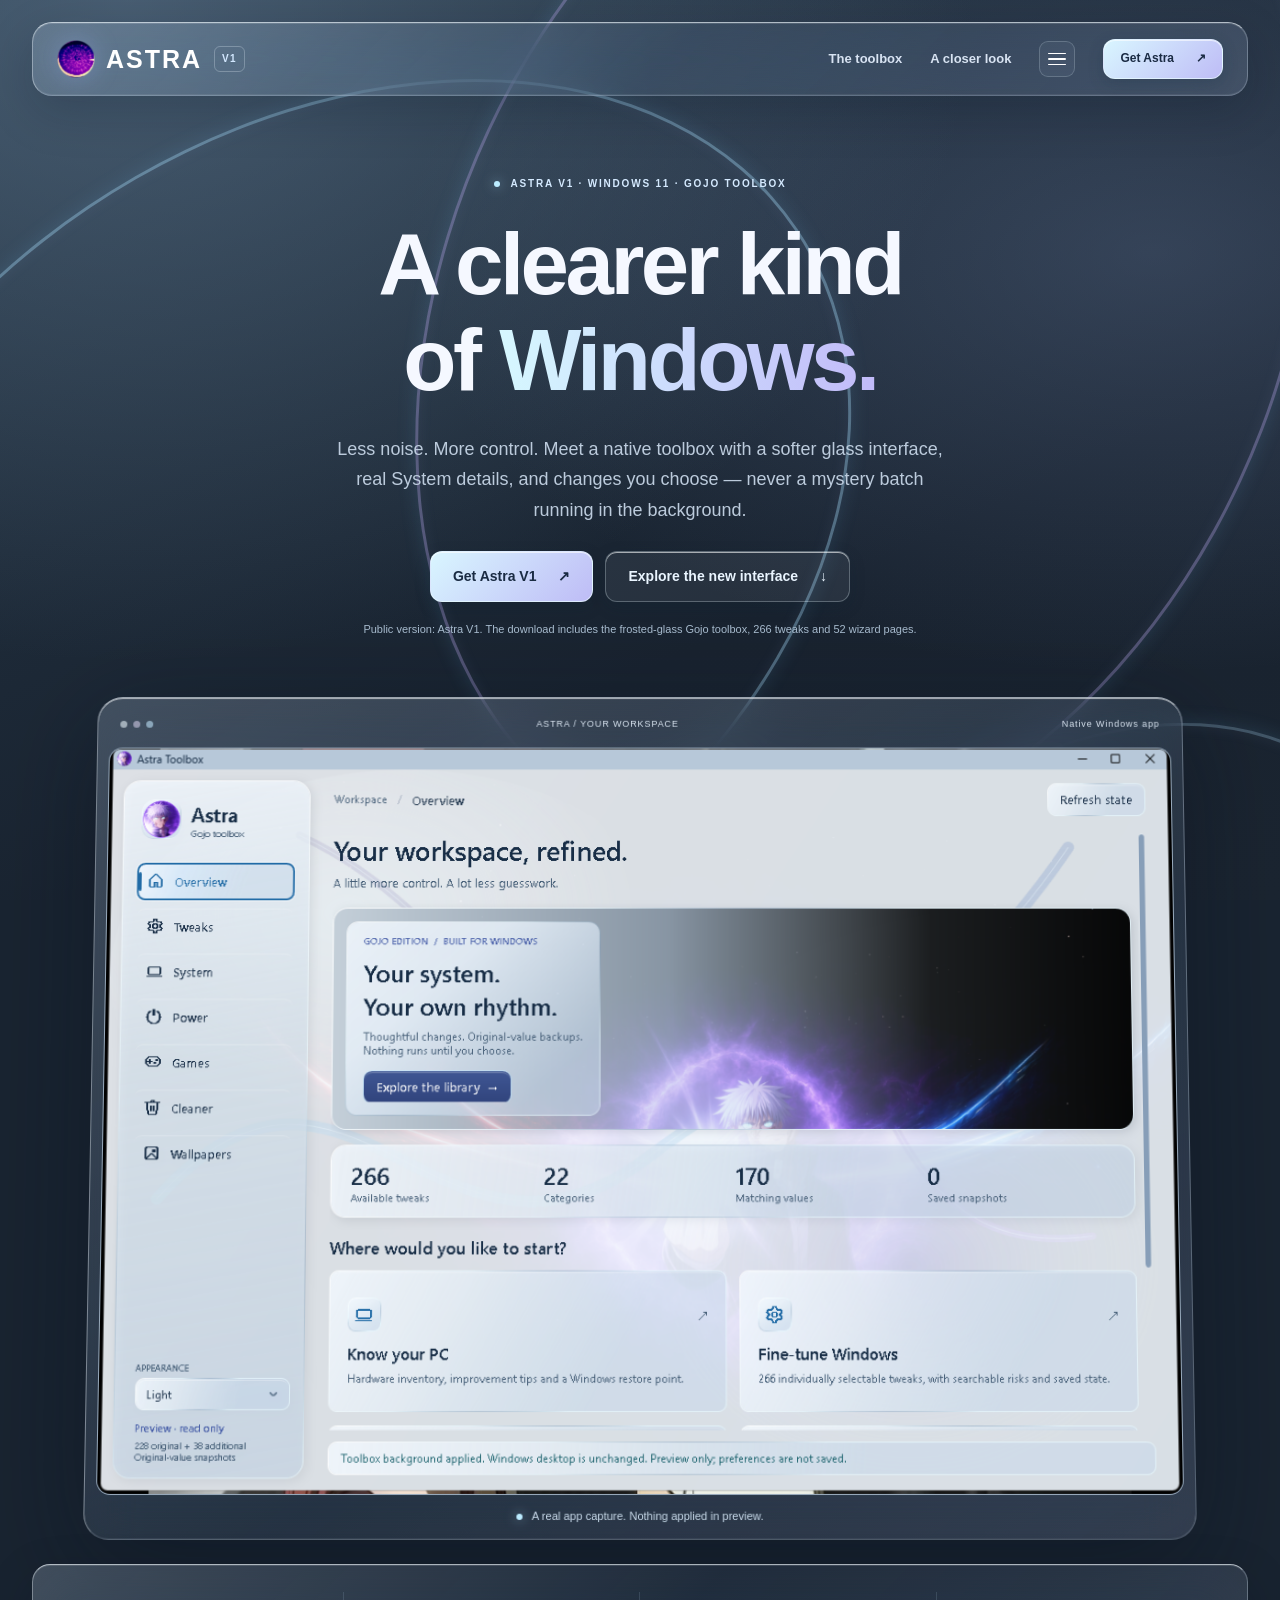
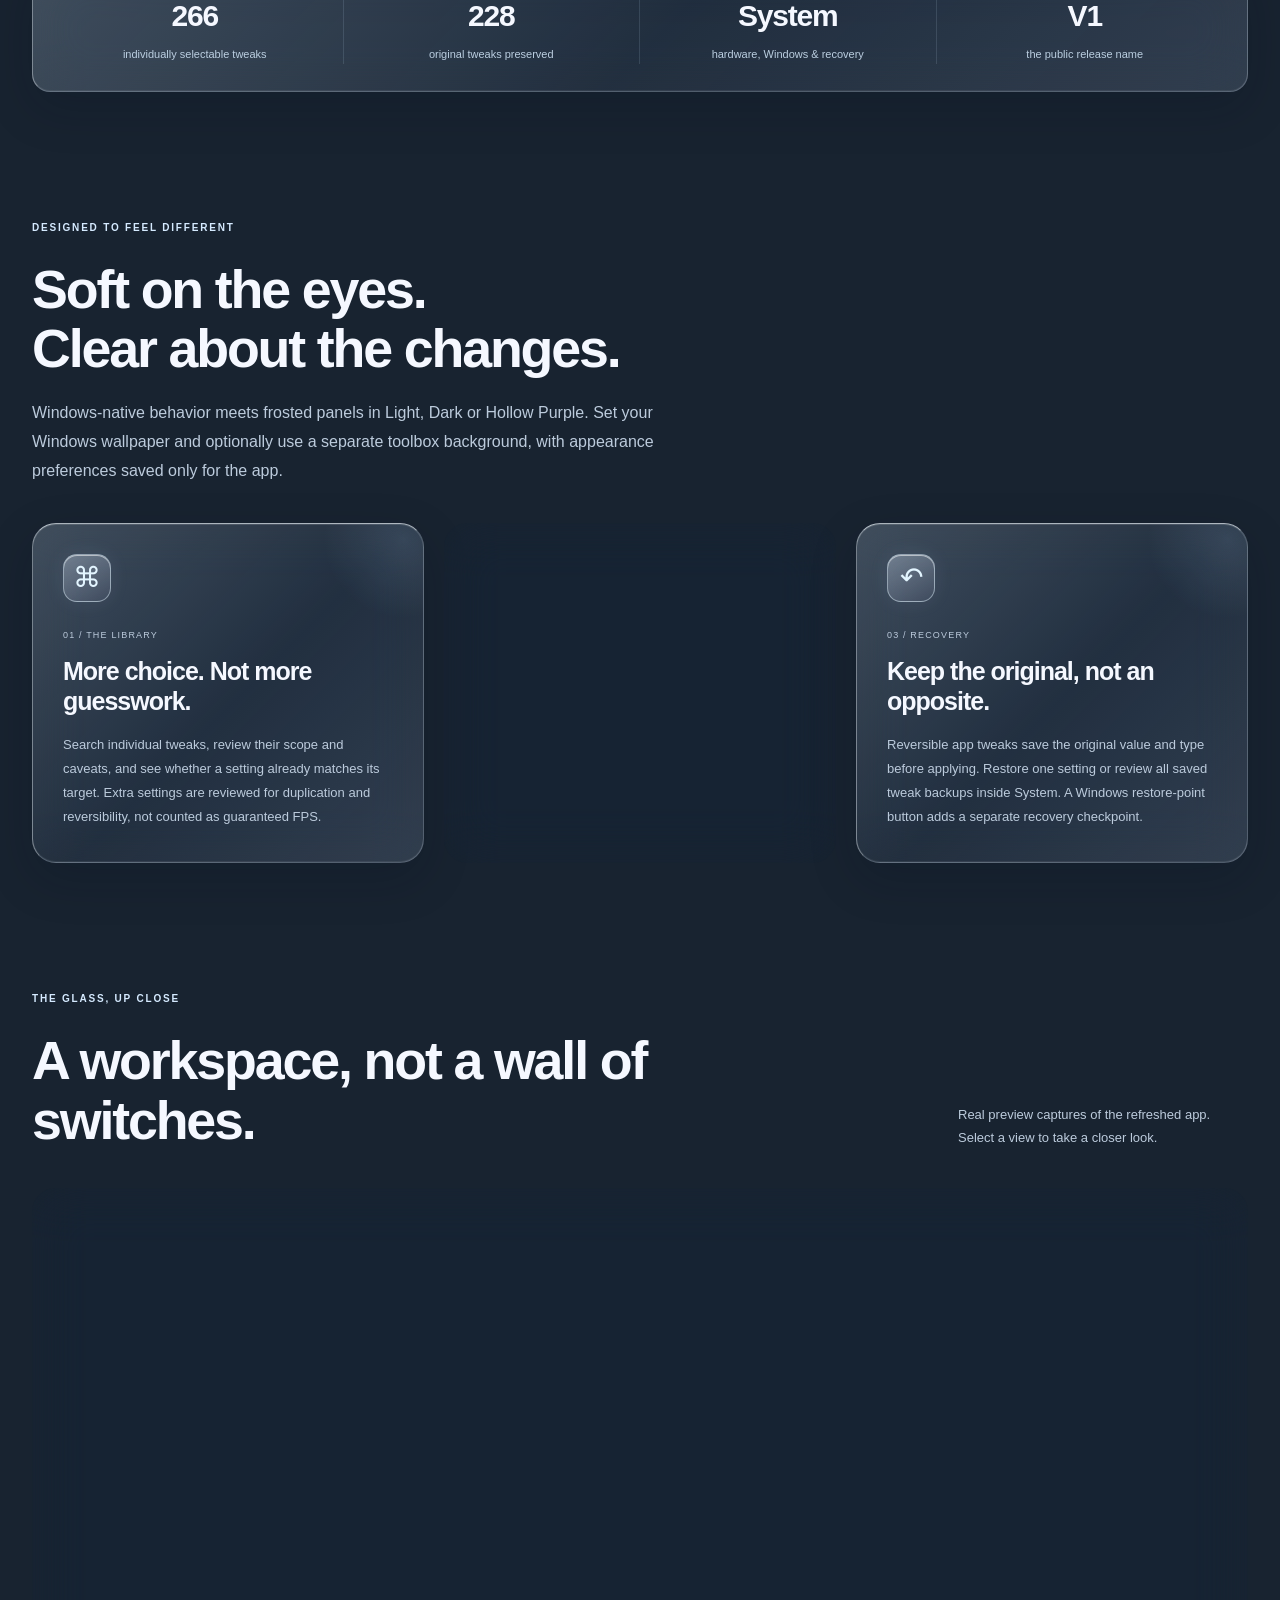
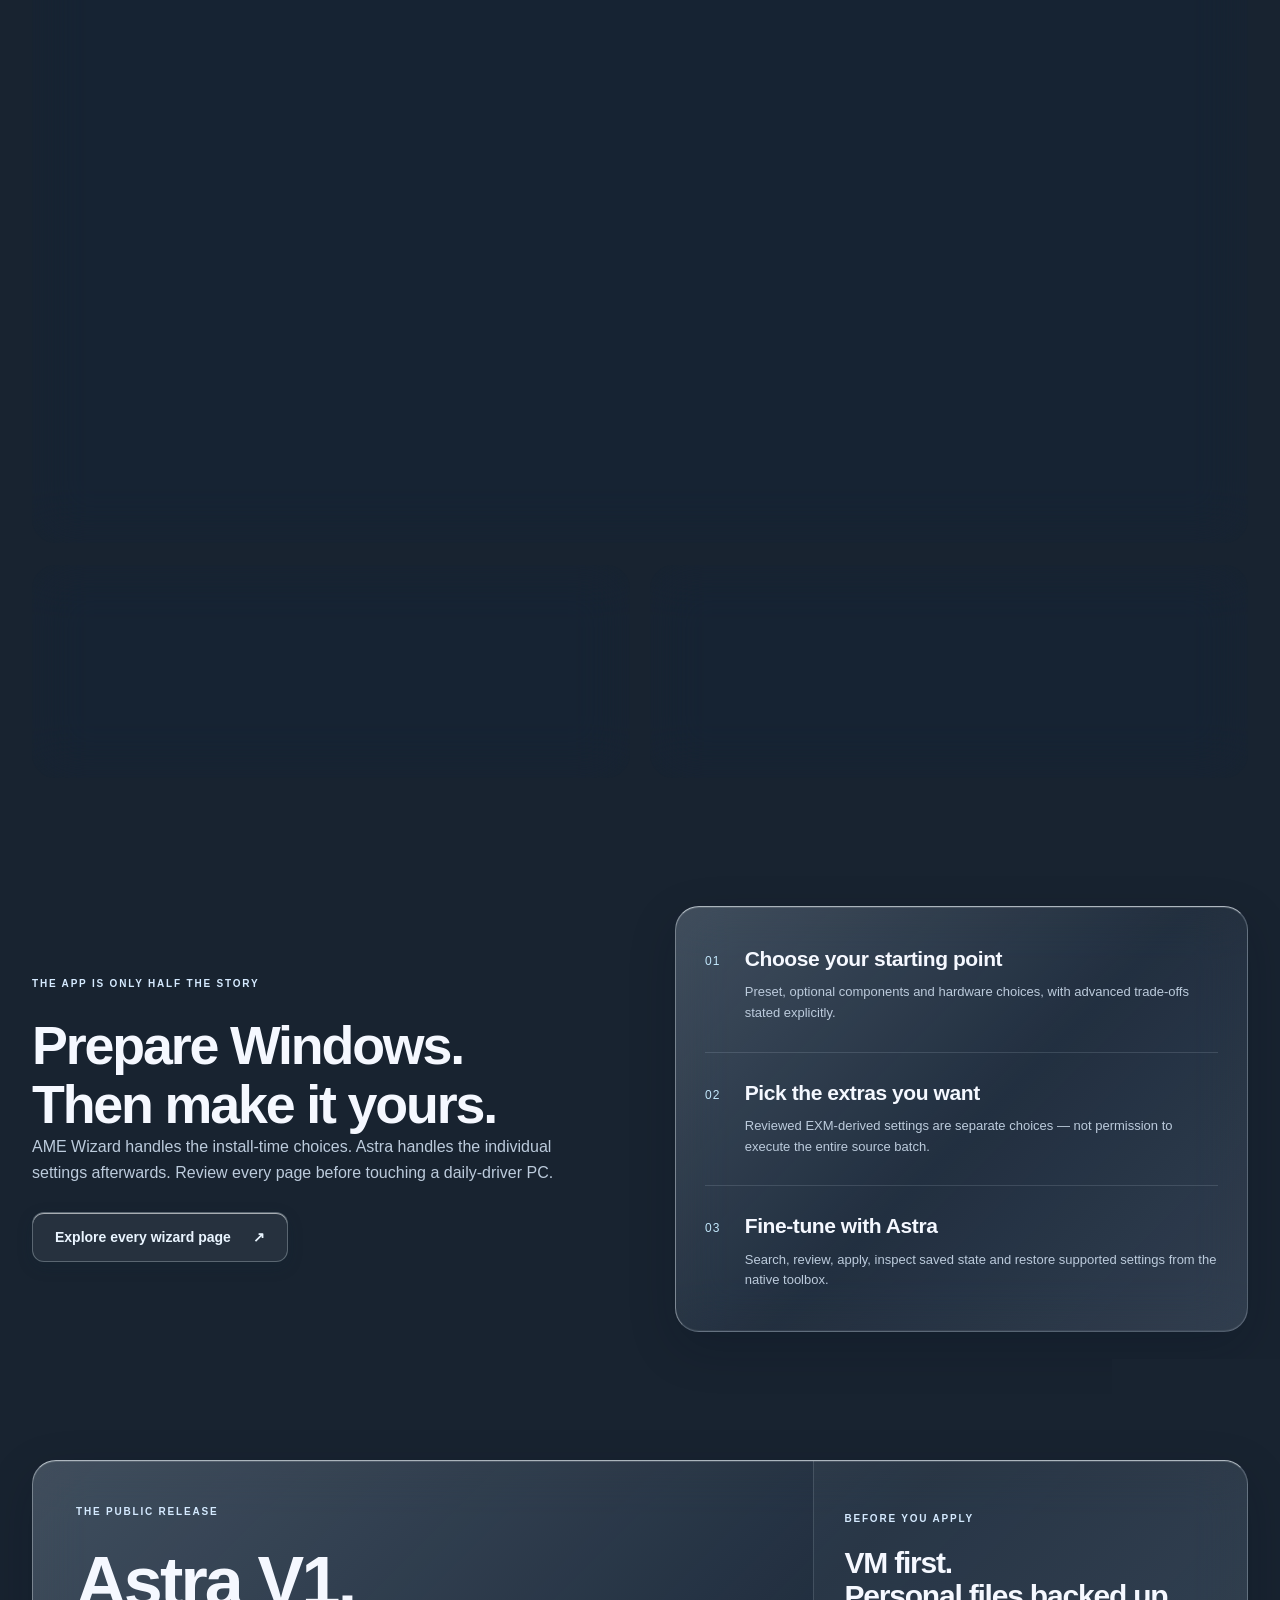
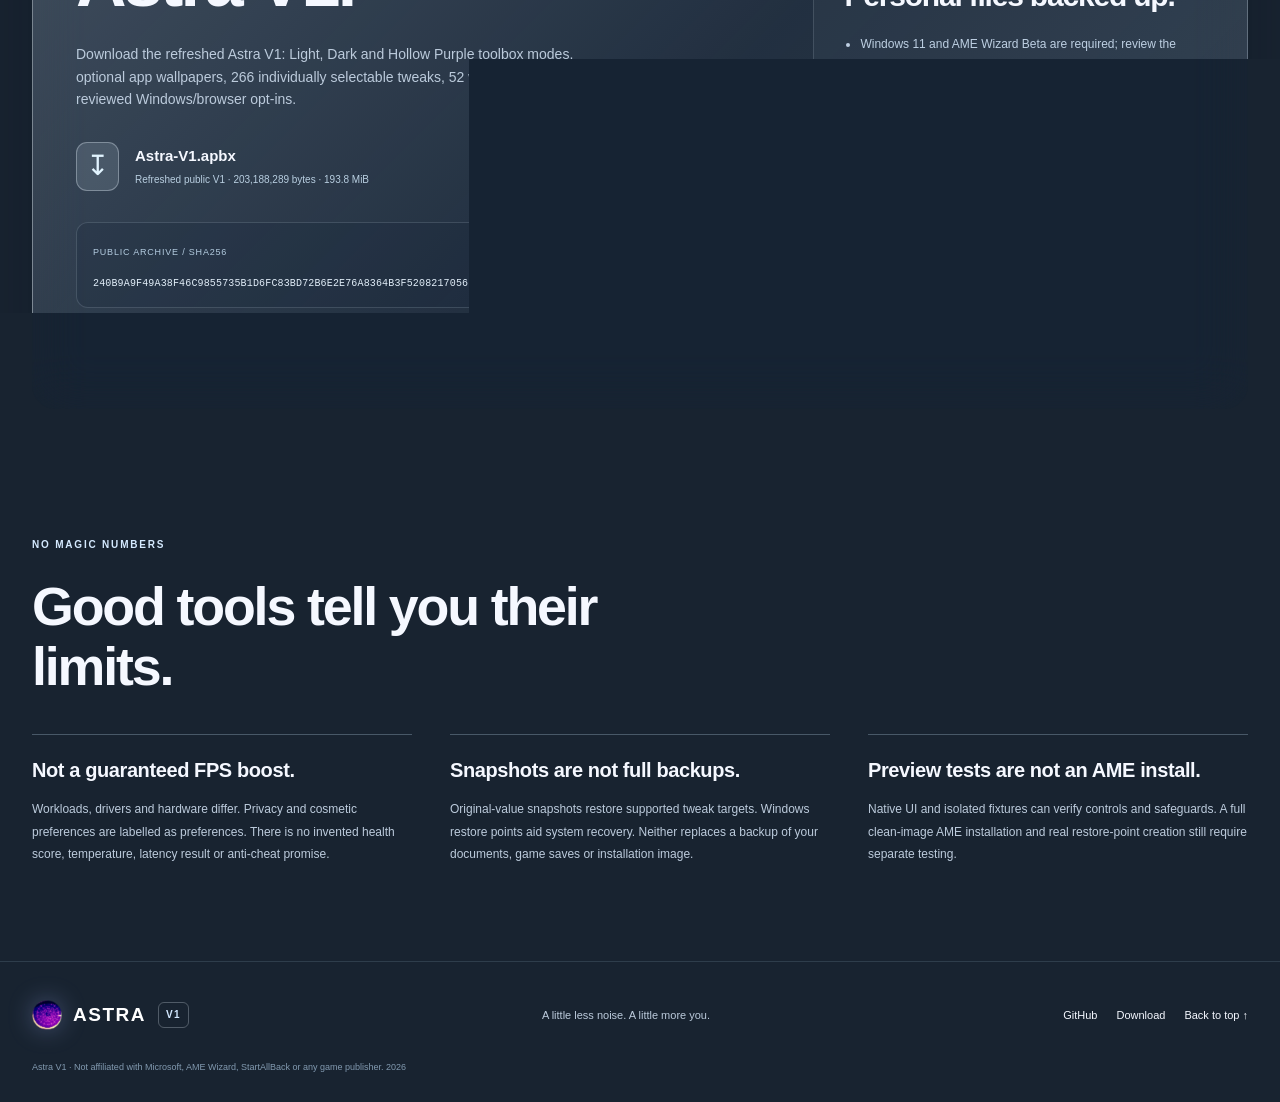
==== commit 3f4fac3b: "Ship Astra V1 with independent wallpaper controls and saved appearance modes Keep Light, Dark and Ho" ====
--- a/docs/index.html
+++ b/docs/index.html
@@ -9,7 +9,7 @@
   <meta property="og:type" content="website">
   <meta property="og:title" content="Astra V1 — A clearer kind of Windows.">
   <meta property="og:description" content="Your Windows. Your settings. A native glass toolbox, detailed System information and reviewed, individually selectable tweaks.">
-  <link rel="icon" href="assets/favicon.svg" type="image/svg+xml">
+  <link rel="icon" href="assets/gojo.ico" type="image/x-icon">
   <link rel="stylesheet" href="styles.css">
 </head>
 <body>
@@ -48,7 +48,7 @@
       </section>
       <section class="section" id="app">
         <div class="wrap">
-          <div class="section-head"><p class="eyebrow">DESIGNED TO FEEL DIFFERENT</p><h2>Soft on the eyes.<br>Clear about the changes.</h2><p>Windows-native behavior meets frosted panels, cool blue light and a little Gojo personality. The useful part is underneath the glass.</p></div>
+          <div class="section-head"><p class="eyebrow">DESIGNED TO FEEL DIFFERENT</p><h2>Soft on the eyes.<br>Clear about the changes.</h2><p>Windows-native behavior meets frosted panels in Light, Dark or Hollow Purple. Set your Windows wallpaper and optionally use a separate toolbox background, with appearance preferences saved only for the app.</p></div>
           <div class="feature-grid">
             <article class="glass feature"><span class="feature-symbol" aria-hidden="true">⌘</span><p class="feature-index">01 / THE LIBRARY</p><h3>More choice. Not more guesswork.</h3><p>Search individual tweaks, review their scope and caveats, and see whether a setting already matches its target. Extra settings are reviewed for duplication and reversibility, not counted as guaranteed FPS.</p></article>
             <article class="glass feature"><span class="feature-symbol" aria-hidden="true">◈</span><p class="feature-index">02 / SYSTEM</p><h3>Know the PC you are tuning.</h3><p>CPU, memory, graphics, storage, network, Windows, security and restore history. Improvement checks show their evidence; unsupported sensor readings stay unavailable instead of becoming invented numbers.</p></article>
@@ -83,7 +83,7 @@
       <section class="section" id="download">
         <div class="wrap">
           <div class="download-card glass">
-            <div class="download-main"><p class="eyebrow">THE PUBLIC RELEASE</p><h2>Astra V1.</h2><p class="download-lede">Download the refreshed Astra V1: the frosted-glass Gojo toolbox, 266 individually selectable tweaks, 52 wizard pages and 41 reviewed Windows/browser opt-ins.</p><div class="file-row"><div class="file-icon" aria-hidden="true">↧</div><div><strong>Astra-V1.apbx</strong><span>Refreshed public V1 · 203,182,385 bytes · 193.8 MiB</span></div><a class="button" href="https://github.com/Astra-playbook/AstraMax-Playbook/raw/refs/heads/main/Astra-V1.apbx">Download public V1 <span aria-hidden="true">↗</span></a></div><div class="sha-box"><div class="sha-head"><span>PUBLIC ARCHIVE / SHA256</span><button class="copy-btn" type="button" data-copy="934F412D438C4E546D0340A3AC9167D219A987AA4A8AA505D733377EE36D9400">Copy hash</button></div><code>934F412D438C4E546D0340A3AC9167D219A987AA4A8AA505D733377EE36D9400</code></div><p class="verify">Verify locally <code>Get-FileHash .\Astra-V1.apbx -Algorithm SHA256</code></p></div>
+            <div class="download-main"><p class="eyebrow">THE PUBLIC RELEASE</p><h2>Astra V1.</h2><p class="download-lede">Download the refreshed Astra V1: Light, Dark and Hollow Purple toolbox modes, optional app wallpapers, 266 individually selectable tweaks, 52 wizard pages and 41 reviewed Windows/browser opt-ins.</p><div class="file-row"><div class="file-icon" aria-hidden="true">↧</div><div><strong>Astra-V1.apbx</strong><span>Refreshed public V1 · 203,188,289 bytes · 193.8 MiB</span></div><a class="button" href="https://github.com/Astra-playbook/AstraMax-Playbook/raw/refs/heads/main/Astra-V1.apbx">Download public V1 <span aria-hidden="true">↗</span></a></div><div class="sha-box"><div class="sha-head"><span>PUBLIC ARCHIVE / SHA256</span><button class="copy-btn" type="button" data-copy="240B9A9F49A38F46C9855735B1D6FC83BD72B6E2E76A8364B3F5208217056E4D">Copy hash</button></div><code>240B9A9F49A38F46C9855735B1D6FC83BD72B6E2E76A8364B3F5208217056E4D</code></div><p class="verify">Verify locally <code>Get-FileHash .\Astra-V1.apbx -Algorithm SHA256</code></p></div>
             <aside class="download-side"><span class="mini-label">BEFORE YOU APPLY</span><h3>VM first.<br>Personal files backed up.</h3><ul><li>Windows 11 and AME Wizard Beta are required; review the playbook's supported builds.</li><li>The archive uses 7z/AES-256 with password <code>malte</code>.</li><li>App removal and cleanup are not reversible file backups. Advanced service and security choices can break features.</li><li>The app is unsigned. Do not bypass warnings blindly; inspect the source and verify the archive hash.</li><li>StartAllBack remains an optional paid third-party download, not a bundled commercial installer.</li></ul><a class="text-link" href="https://github.com/Astra-playbook/AstraMax-Playbook">View the source <span aria-hidden="true">↗</span></a></aside>
           </div>
         </div>
